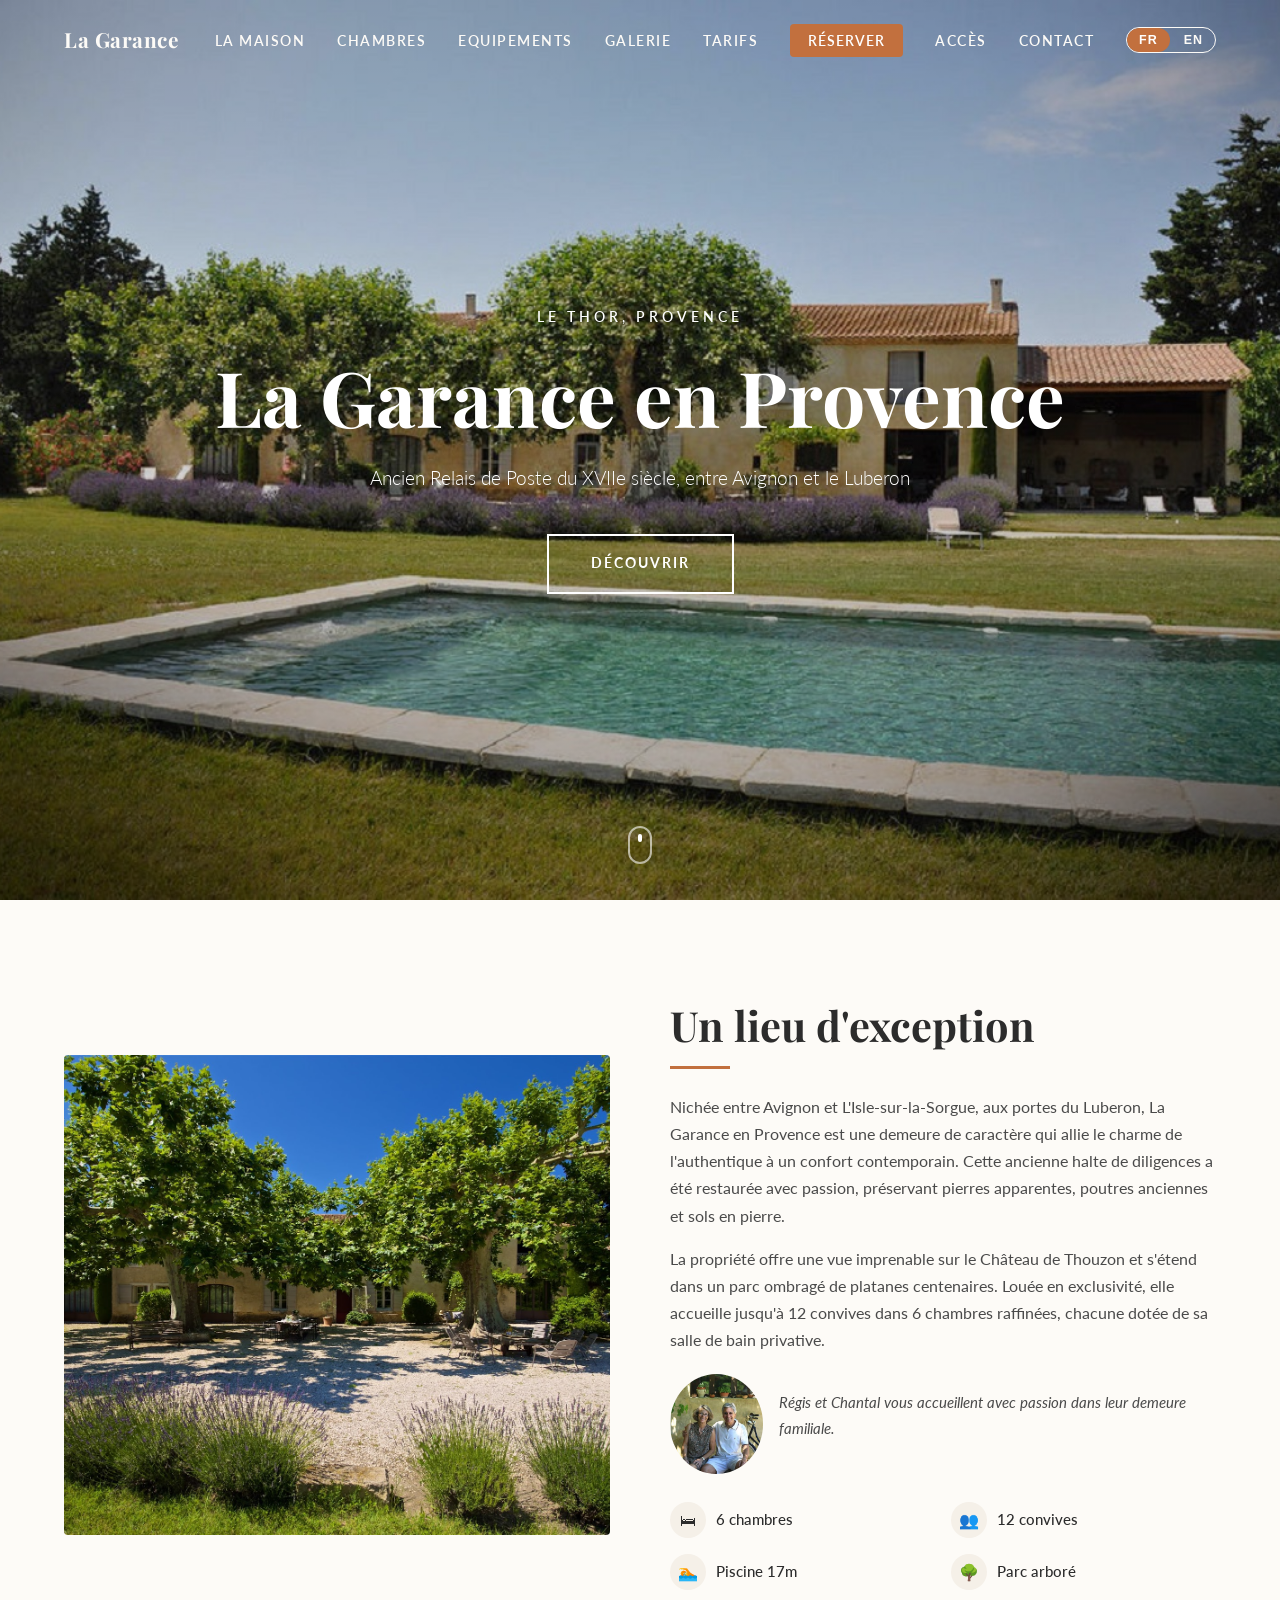
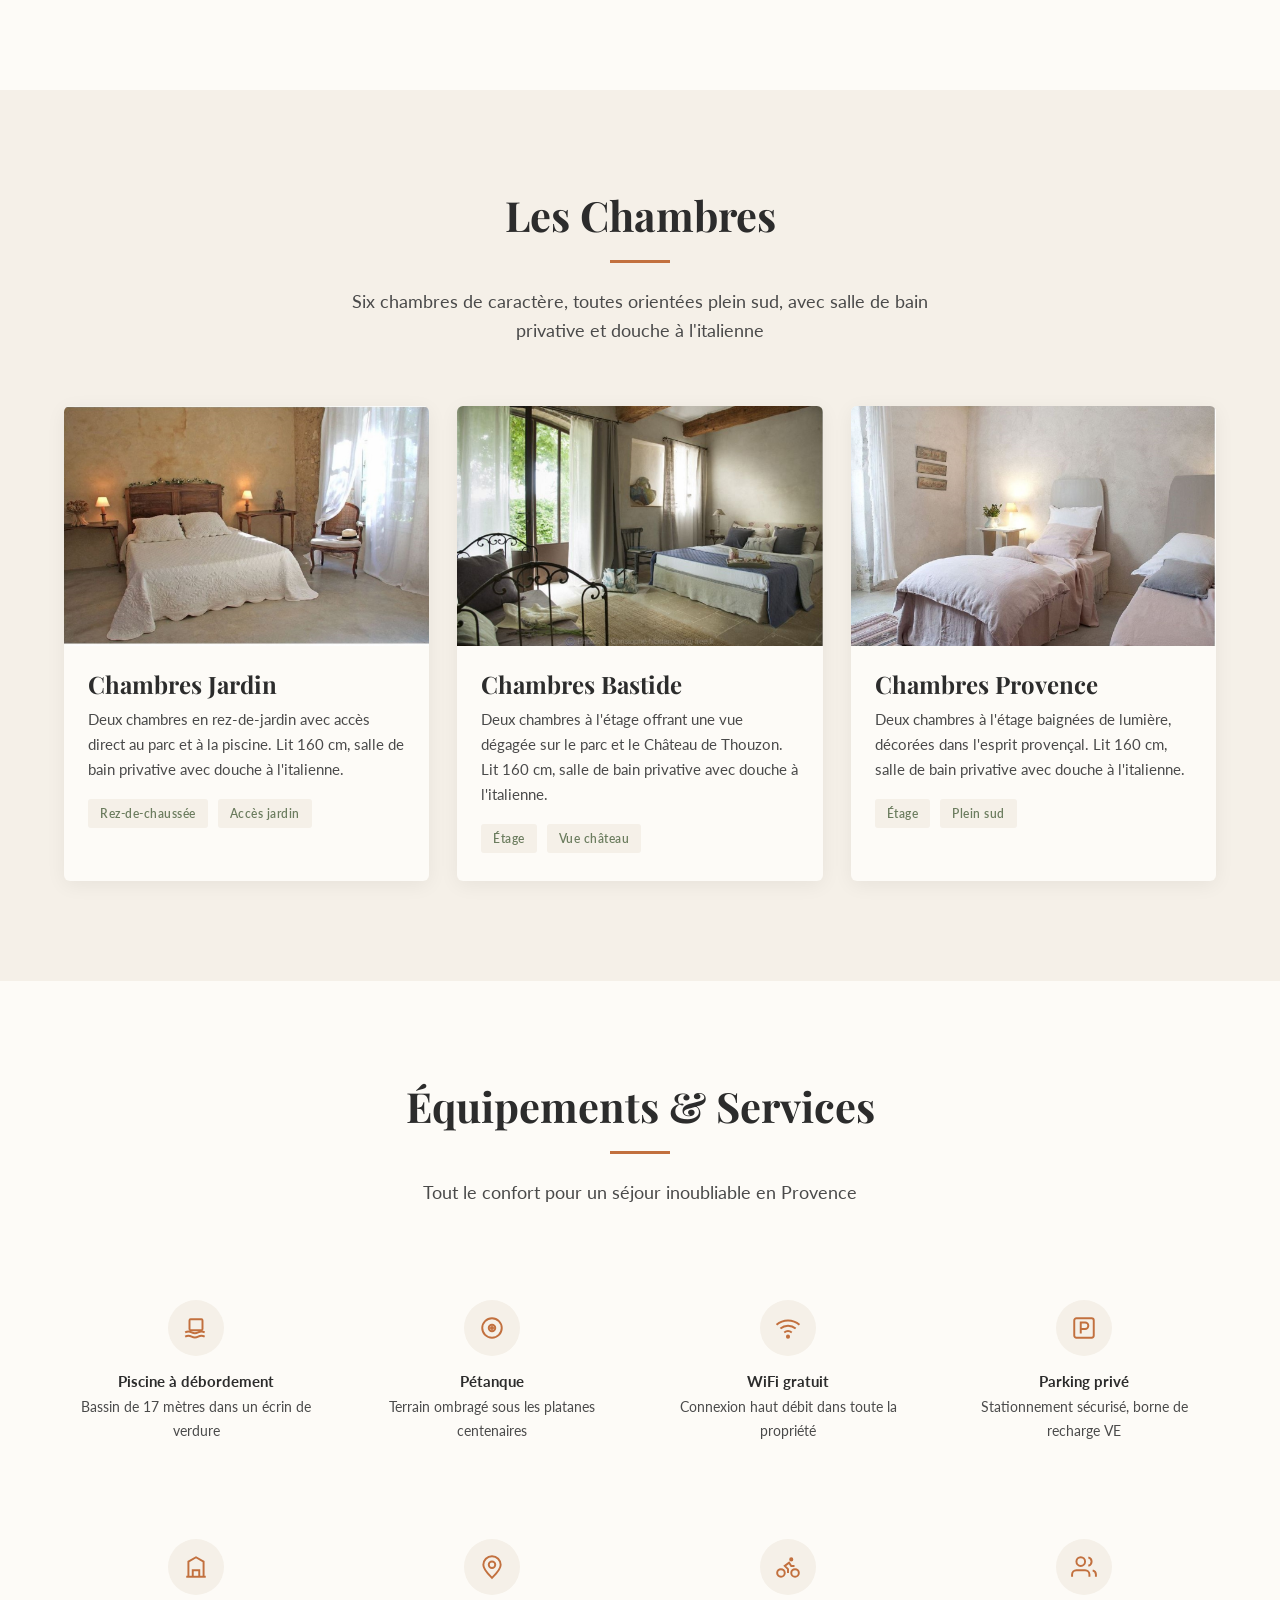
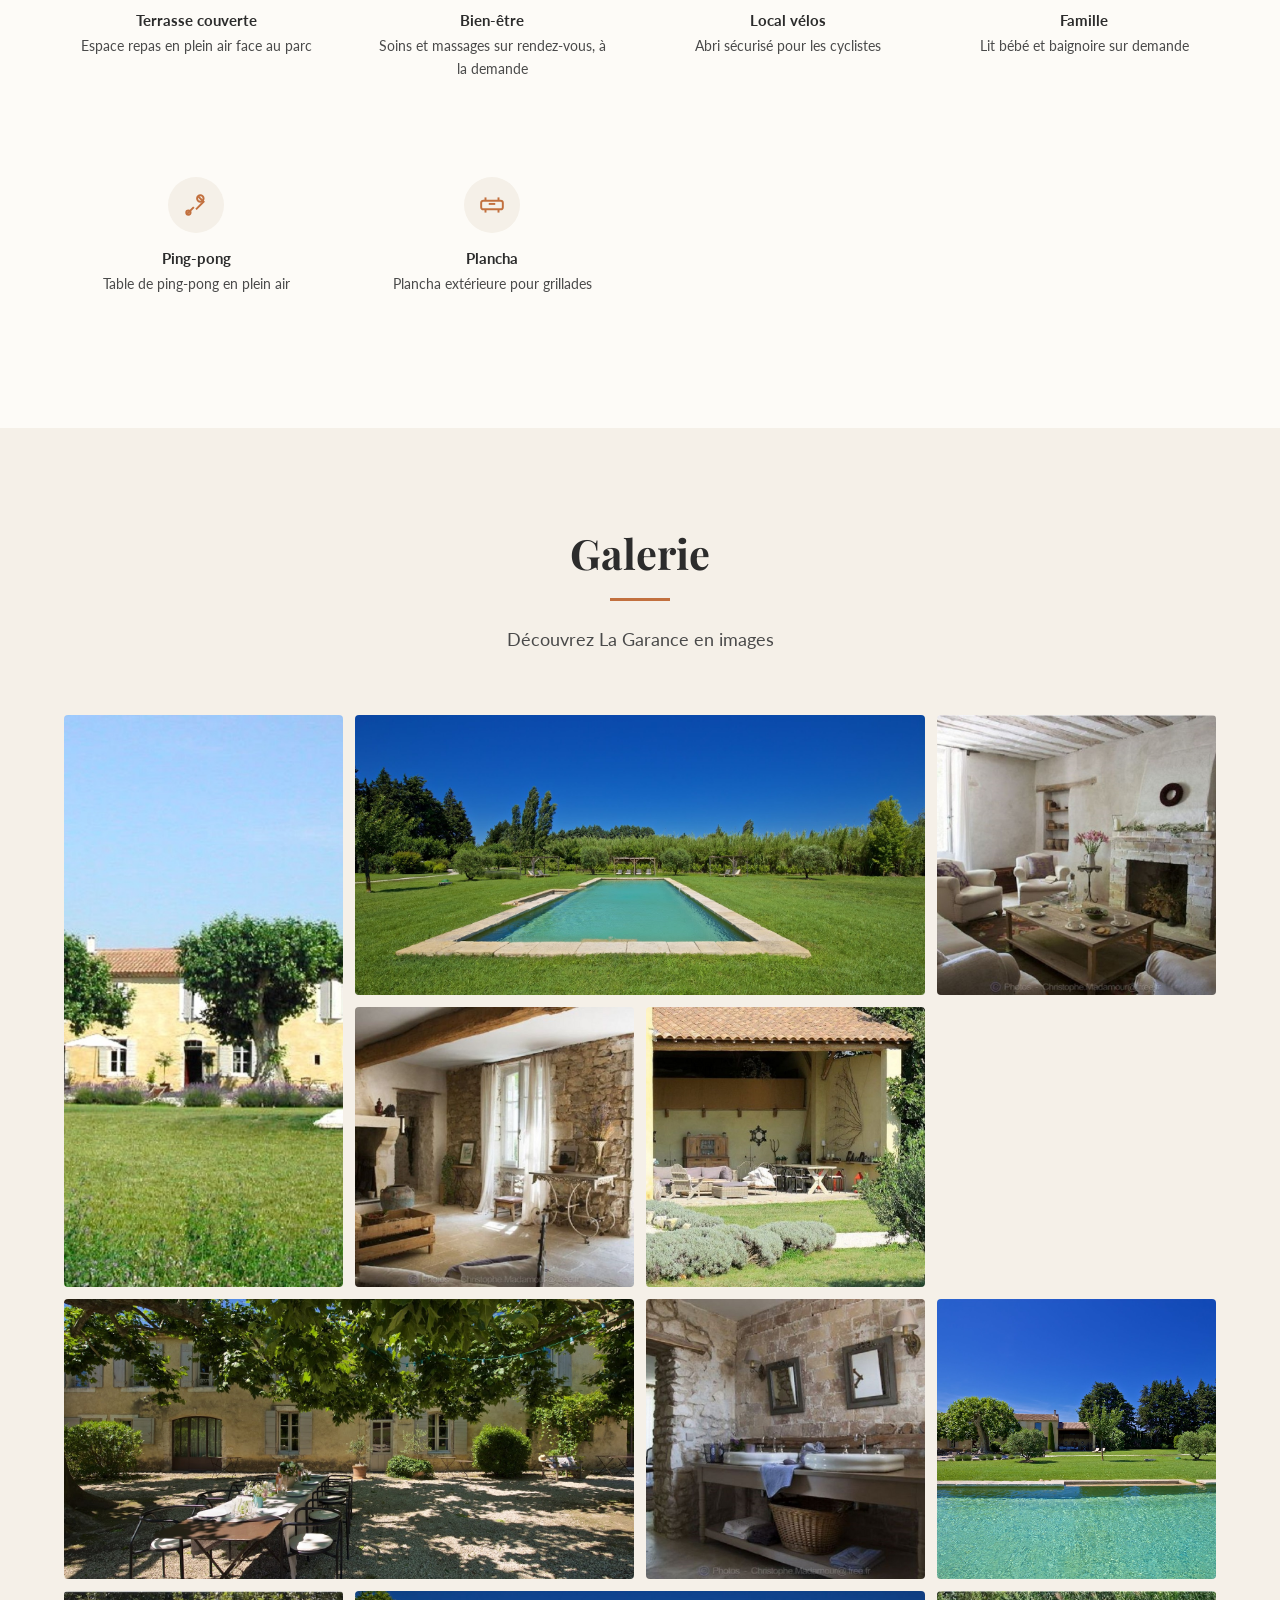
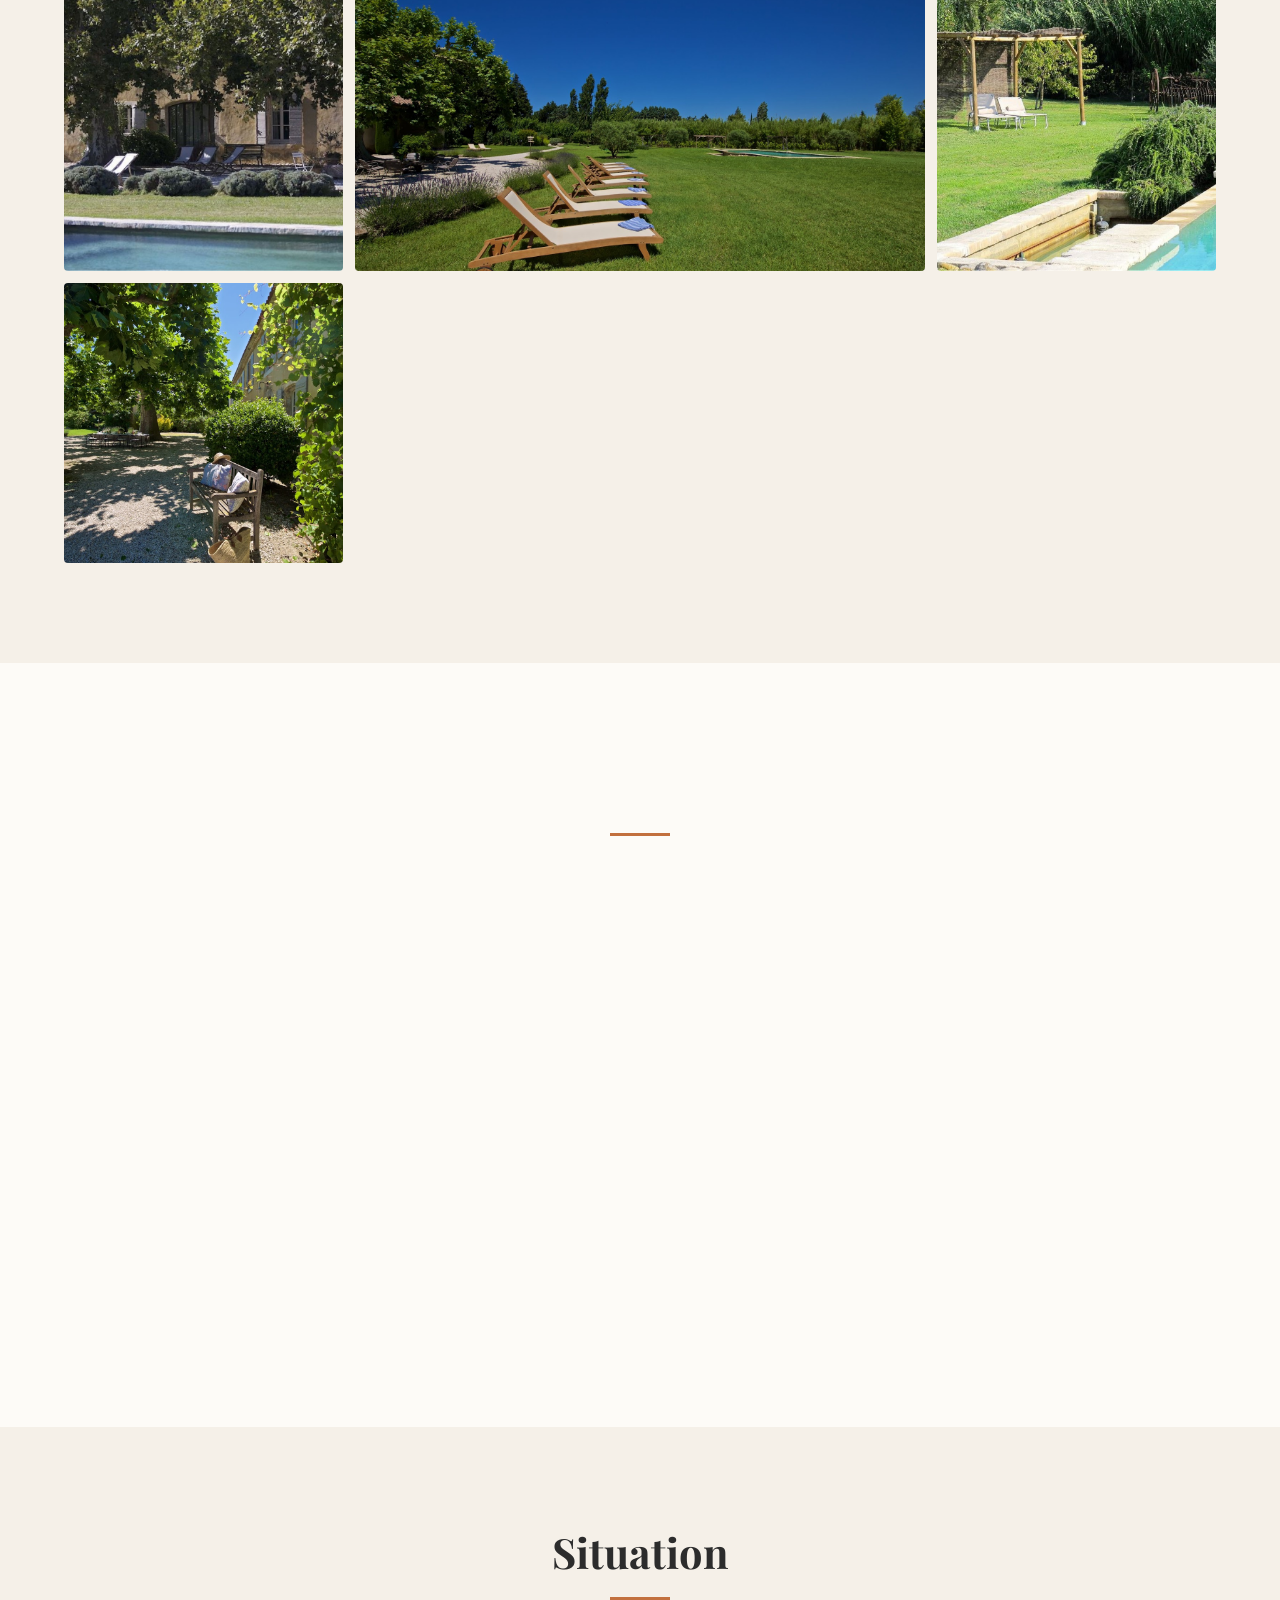
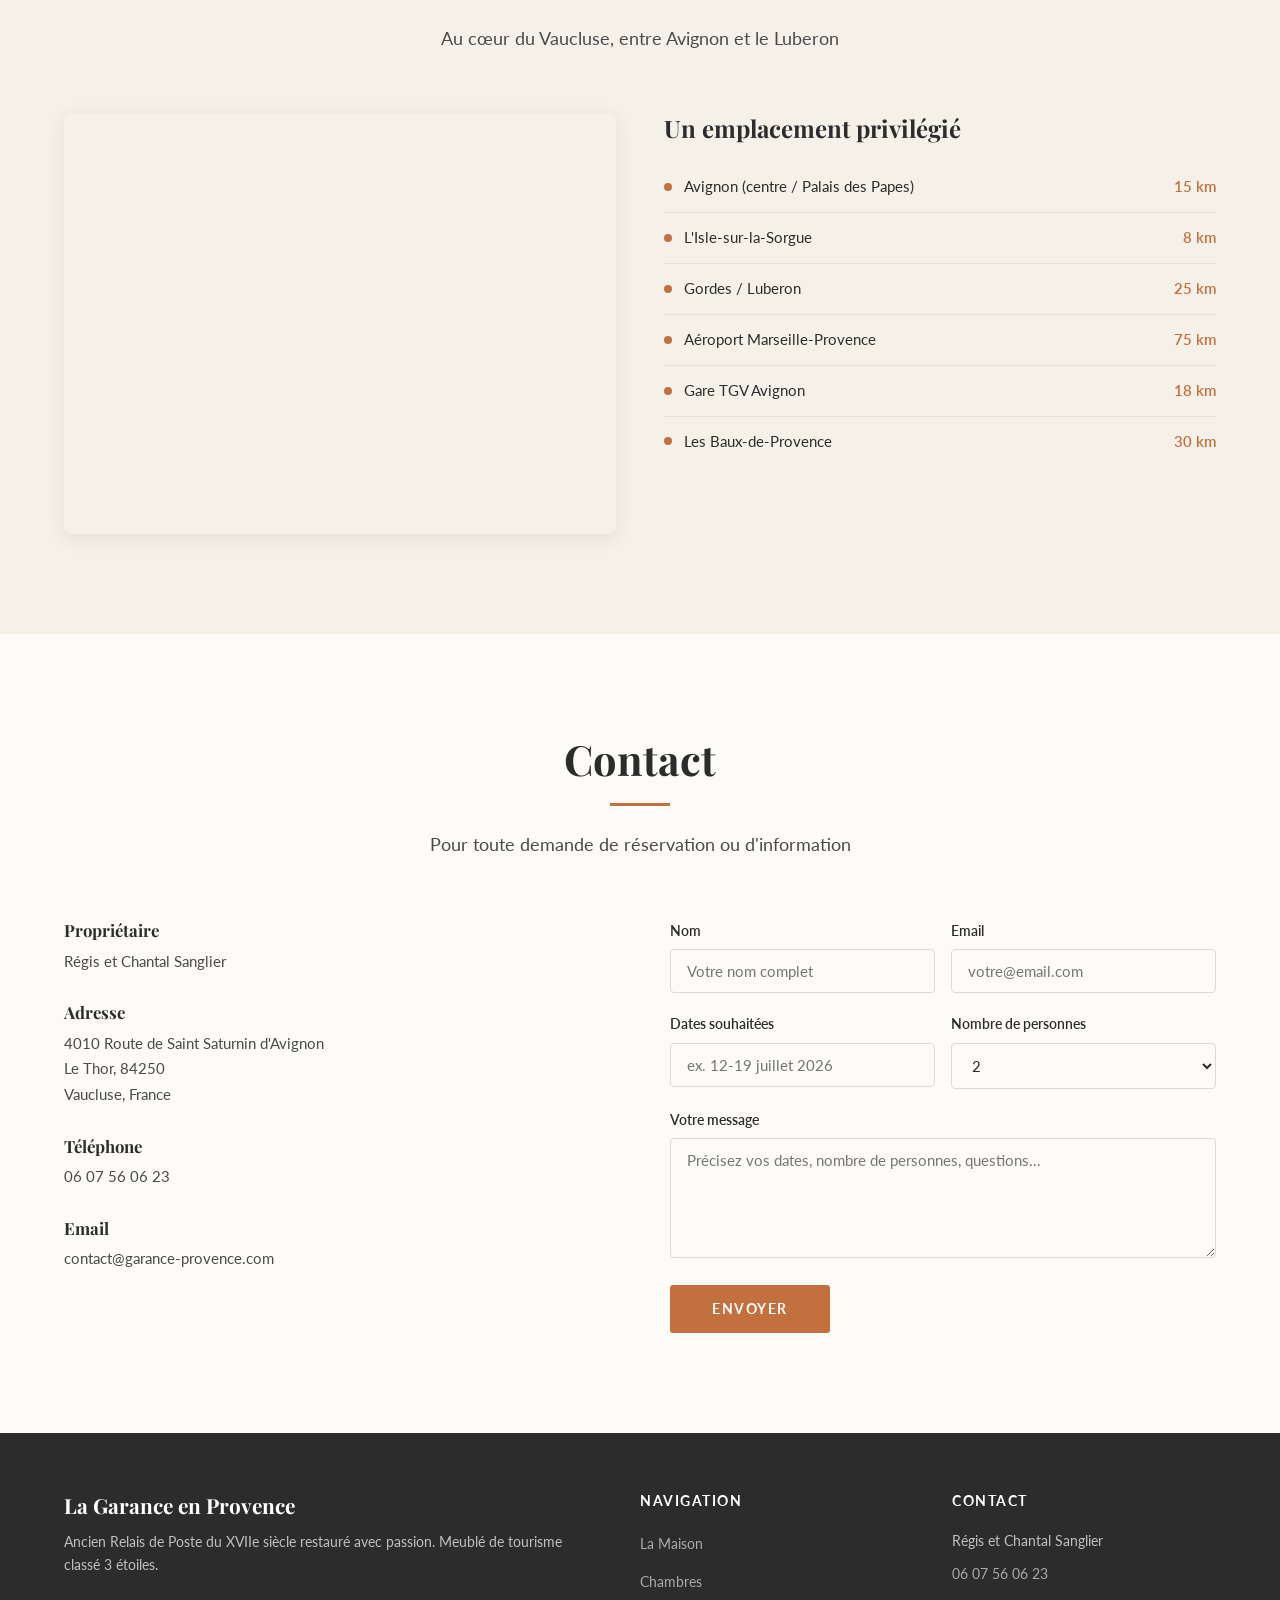
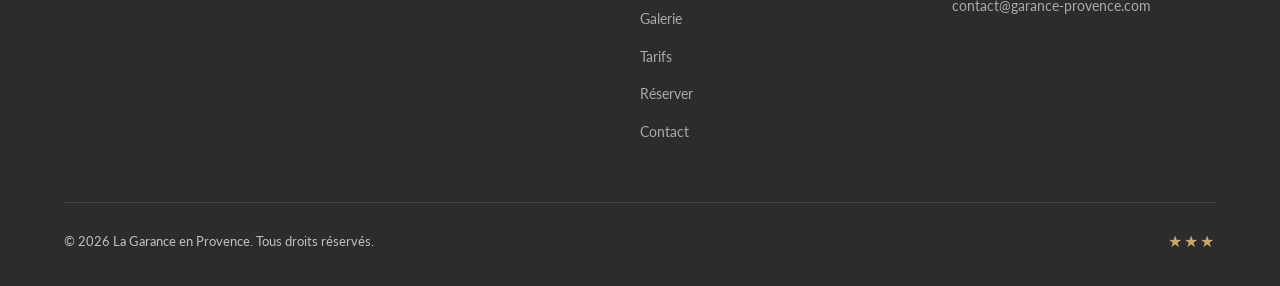
==== index.html @ 311efcef "Initial static site for La Garance en Provence" ====
<!DOCTYPE html>
<html lang="fr">
<head>
  <meta charset="UTF-8">
  <meta name="viewport" content="width=device-width, initial-scale=1.0">
  <title>La Garance en Provence — Location de vacances, Le Thor, Vaucluse</title>
  <meta name="description" content="La Garance en Provence : ancien Relais de Poste du XVIIe siècle restauré. 6 chambres, piscine à débordement, entre Avignon et le Luberon. Location exclusive.">
  <meta name="keywords" content="location vacances provence, le thor, vaucluse, luberon, avignon, piscine, maison de charme, gîte luxe">
  <meta property="og:title" content="La Garance en Provence">
  <meta property="og:description" content="Ancien Relais de Poste du XVIIe siècle, 6 chambres, piscine à débordement, entre Avignon et le Luberon.">
  <meta property="og:type" content="website">
  <meta property="og:url" content="https://www.garance-provence.com">

  <!-- Fonts -->
  <link rel="preconnect" href="https://fonts.googleapis.com">
  <link rel="preconnect" href="https://fonts.gstatic.com" crossorigin>
  <link href="https://fonts.googleapis.com/css2?family=Playfair+Display:ital,wght@0,400;0,700;1,400&family=Lato:wght@300;400;700&display=swap" rel="stylesheet">

  <!-- Favicon (terracotta colored) -->
  <link rel="icon" href="data:image/svg+xml,<svg xmlns='http://www.w3.org/2000/svg' viewBox='0 0 100 100'><text y='.9em' font-size='90'>🏡</text></svg>">

  <link rel="stylesheet" href="styles.css?v=2">
</head>
<body>

  <!-- ============== HEADER ============== -->
  <header class="site-header">
    <nav class="nav-inner">
      <a href="#hero" class="nav-logo">La Garance</a>
      <ul class="nav-links">
        <li><a href="#about" data-i18n="nav_about">La Maison</a></li>
        <li><a href="#rooms" data-i18n="nav_rooms">Chambres</a></li>
        <li><a href="#amenities" data-i18n="nav_amenities">Equipements</a></li>
        <li><a href="#gallery" data-i18n="nav_gallery">Galerie</a></li>
        <li><a href="#pricing" data-i18n="nav_pricing">Tarifs</a></li>
        <li><a href="booking.html" class="nav-book-btn" data-i18n="nav_booking">Réserver</a></li>
        <li><a href="#location" data-i18n="nav_location">Accès</a></li>
        <li><a href="#contact" data-i18n="nav_contact">Contact</a></li>
        <li>
          <div class="lang-toggle">
            <button class="lang-btn active" data-lang="fr">FR</button>
            <button class="lang-btn" data-lang="en">EN</button>
          </div>
        </li>
      </ul>
      <button class="nav-hamburger" aria-label="Menu">
        <span></span><span></span><span></span>
      </button>
    </nav>
  </header>

  <!-- ============== HERO ============== -->
  <section id="hero" class="hero">
    <div class="hero-bg"></div>
    <div class="hero-content">
      <p class="hero-tag" data-i18n="hero_tag">Le Thor, Provence</p>
      <h1 data-i18n="hero_title">La Garance en Provence</h1>
      <p class="hero-sub" data-i18n="hero_sub">Ancien Relais de Poste du XVIIe siècle, entre Avignon et le Luberon</p>
      <a href="#about" class="hero-cta" data-i18n="hero_cta">Découvrir</a>
    </div>
    <div class="scroll-indicator"><span></span></div>
  </section>

  <!-- ============== ABOUT ============== -->
  <section id="about" class="about">
    <div class="container">
      <div class="about-grid">
        <div class="about-image reveal">
          <img src="images/garance_18.jpg"
               alt="La Garance en Provence — cour intérieure avec platanes centenaires et lavande">
        </div>
        <div class="about-text reveal">
          <h2 data-i18n="about_title">Un lieu d'exception</h2>
          <hr class="section-divider">
          <p data-i18n="about_p1">Nichée entre Avignon et L'Isle-sur-la-Sorgue, aux portes du Luberon, La Garance en Provence est une demeure de caractère qui allie le charme de l'authentique à un confort contemporain. Cette ancienne halte de diligences a été restaurée avec passion, préservant pierres apparentes, poutres anciennes et sols en pierre.</p>
          <p data-i18n="about_p2">La propriété offre une vue imprenable sur le Château de Thouzon et s'étend dans un parc ombragé de platanes centenaires. Louée en exclusivité, elle accueille jusqu'à 12 convives dans 6 chambres raffinées, chacune dotée de sa salle de bain privative.</p>
          <div class="about-owners" style="display:flex;align-items:center;gap:16px;margin:20px 0;">
            <img src="images/garance_12.jpg" alt="Régis et Chantal" style="width:100px;height:100px;border-radius:50%;object-fit:cover;">
            <p style="font-style:italic;color:var(--charcoal-lt);font-size:0.95rem;" data-i18n="about_owners">Régis et Chantal vous accueillent avec passion dans leur demeure familiale.</p>
          </div>
          <div class="about-features">
            <div class="about-feature">
              <div class="icon">🛏</div>
              <span data-i18n="about_f1">6 chambres</span>
            </div>
            <div class="about-feature">
              <div class="icon">👥</div>
              <span data-i18n="about_f2">12 convives</span>
            </div>
            <div class="about-feature">
              <div class="icon">🏊</div>
              <span data-i18n="about_f3">Piscine 17m</span>
            </div>
            <div class="about-feature">
              <div class="icon">🌳</div>
              <span data-i18n="about_f4">Parc arboré</span>
            </div>
          </div>
        </div>
      </div>
    </div>
  </section>

  <!-- ============== ROOMS ============== -->
  <section id="rooms" class="rooms">
    <div class="container">
      <h2 class="section-title reveal" data-i18n="rooms_title">Les Chambres</h2>
      <hr class="section-divider">
      <p class="section-subtitle reveal" data-i18n="rooms_sub">Six chambres de caractère, toutes orientées plein sud, avec salle de bain privative et douche à l'italienne</p>
      <div class="rooms-grid">
        <!-- Room 1 -->
        <div class="room-card reveal">
          <div class="room-card-img">
            <img src="images/garance_10.jpg"
                 alt="Chambre Jardin — lit double, murs à la chaux, mobilier ancien">
          </div>
          <div class="room-card-body">
            <h3 data-i18n="room1_title">Chambres Jardin</h3>
            <p data-i18n="room1_desc">Deux chambres en rez-de-jardin avec accès direct au parc et à la piscine. Lit 160 cm, salle de bain privative avec douche à l'italienne.</p>
            <span class="room-tag" data-i18n="room1_tag1">Rez-de-chaussée</span>
            <span class="room-tag" data-i18n="room1_tag2">Accès jardin</span>
          </div>
        </div>
        <!-- Room 2 -->
        <div class="room-card reveal">
          <div class="room-card-img">
            <img src="images/garance_08.jpg"
                 alt="Chambre Bastide — lit fer forgé, poutres apparentes, bleu provençal">
          </div>
          <div class="room-card-body">
            <h3 data-i18n="room2_title">Chambres Bastide</h3>
            <p data-i18n="room2_desc">Deux chambres à l'étage offrant une vue dégagée sur le parc et le Château de Thouzon. Lit 160 cm, salle de bain privative avec douche à l'italienne.</p>
            <span class="room-tag" data-i18n="room2_tag1">Étage</span>
            <span class="room-tag" data-i18n="room2_tag2">Vue château</span>
          </div>
        </div>
        <!-- Room 3 -->
        <div class="room-card reveal">
          <div class="room-card-img">
            <img src="images/garance_11.jpg"
                 alt="Chambre Provence — lits jumeaux, linge rose poudré">
          </div>
          <div class="room-card-body">
            <h3 data-i18n="room3_title">Chambres Provence</h3>
            <p data-i18n="room3_desc">Deux chambres à l'étage baignées de lumière, décorées dans l'esprit provençal. Lit 160 cm, salle de bain privative avec douche à l'italienne.</p>
            <span class="room-tag" data-i18n="room3_tag1">Étage</span>
            <span class="room-tag" data-i18n="room3_tag2">Plein sud</span>
          </div>
        </div>
      </div>
    </div>
  </section>

  <!-- ============== AMENITIES ============== -->
  <section id="amenities" class="amenities">
    <div class="container">
      <h2 class="section-title reveal" data-i18n="amen_title">Équipements & Services</h2>
      <hr class="section-divider">
      <p class="section-subtitle reveal" data-i18n="amen_sub">Tout le confort pour un séjour inoubliable en Provence</p>
      <div class="amenities-grid">
        <!-- Pool -->
        <div class="amenity-item reveal">
          <div class="amenity-icon">
            <svg viewBox="0 0 24 24"><path d="M2 20c2-1 4-1 6 0s4 1 6 0 4-1 6 0"/><path d="M2 16c2-1 4-1 6 0s4 1 6 0 4-1 6 0"/><rect x="6" y="4" width="12" height="10" rx="1"/></svg>
          </div>
          <h4 data-i18n="amen1_title">Piscine à débordement</h4>
          <p data-i18n="amen1_desc">Bassin de 17 mètres dans un écrin de verdure</p>
        </div>
        <!-- Petanque -->
        <div class="amenity-item reveal">
          <div class="amenity-icon">
            <svg viewBox="0 0 24 24"><circle cx="12" cy="12" r="9"/><circle cx="12" cy="12" r="3"/><circle cx="12" cy="12" r="1"/></svg>
          </div>
          <h4 data-i18n="amen2_title">Pétanque</h4>
          <p data-i18n="amen2_desc">Terrain ombragé sous les platanes centenaires</p>
        </div>
        <!-- WiFi -->
        <div class="amenity-item reveal">
          <div class="amenity-icon">
            <svg viewBox="0 0 24 24"><path d="M5 12.55a11 11 0 0 1 14.08 0"/><path d="M1.42 9a16 16 0 0 1 21.16 0"/><path d="M8.53 16.11a6 6 0 0 1 6.95 0"/><circle cx="12" cy="20" r="1"/></svg>
          </div>
          <h4 data-i18n="amen3_title">WiFi gratuit</h4>
          <p data-i18n="amen3_desc">Connexion haut débit dans toute la propriété</p>
        </div>
        <!-- Parking -->
        <div class="amenity-item reveal">
          <div class="amenity-icon">
            <svg viewBox="0 0 24 24"><rect x="3" y="3" width="18" height="18" rx="2"/><path d="M9 17V7h4a3 3 0 0 1 0 6H9"/></svg>
          </div>
          <h4 data-i18n="amen4_title">Parking privé</h4>
          <p data-i18n="amen4_desc">Stationnement sécurisé, borne de recharge VE</p>
        </div>
        <!-- Terrace -->
        <div class="amenity-item reveal">
          <div class="amenity-icon">
            <svg viewBox="0 0 24 24"><path d="M3 21h18"/><path d="M5 21V7l7-4 7 4v14"/><path d="M9 21v-6h6v6"/></svg>
          </div>
          <h4 data-i18n="amen5_title">Terrasse couverte</h4>
          <p data-i18n="amen5_desc">Espace repas en plein air face au parc</p>
        </div>
        <!-- Wellness -->
        <div class="amenity-item reveal">
          <div class="amenity-icon">
            <svg viewBox="0 0 24 24"><path d="M12 22c4-4 8-7.5 8-12a8 8 0 1 0-16 0c0 4.5 4 8 8 12z"/><circle cx="12" cy="10" r="3"/></svg>
          </div>
          <h4 data-i18n="amen6_title">Bien-être</h4>
          <p data-i18n="amen6_desc">Soins et massages sur rendez-vous, à la demande</p>
        </div>
        <!-- Bikes -->
        <div class="amenity-item reveal">
          <div class="amenity-icon">
            <svg viewBox="0 0 24 24"><circle cx="5.5" cy="17.5" r="3.5"/><circle cx="18.5" cy="17.5" r="3.5"/><path d="M15 6a1 1 0 1 0 0-2 1 1 0 0 0 0 2z"/><path d="M12 17.5V14l-3-3 4-3 2 3h3"/></svg>
          </div>
          <h4 data-i18n="amen7_title">Local vélos</h4>
          <p data-i18n="amen7_desc">Abri sécurisé pour les cyclistes</p>
        </div>
        <!-- Family -->
        <div class="amenity-item reveal">
          <div class="amenity-icon">
            <svg viewBox="0 0 24 24"><path d="M17 21v-2a4 4 0 0 0-4-4H5a4 4 0 0 0-4 4v2"/><circle cx="9" cy="7" r="4"/><path d="M23 21v-2a4 4 0 0 0-3-3.87"/><path d="M16 3.13a4 4 0 0 1 0 7.75"/></svg>
          </div>
          <h4 data-i18n="amen8_title">Famille</h4>
          <p data-i18n="amen8_desc">Lit bébé et baignoire sur demande</p>
        </div>
        <!-- Ping Pong -->
        <div class="amenity-item reveal">
          <div class="amenity-icon">
            <svg viewBox="0 0 24 24"><circle cx="16" cy="6" r="3"/><path d="M3 21l7-7"/><circle cx="5" cy="19" r="2"/><path d="M14 4l5 5-7 7"/></svg>
          </div>
          <h4 data-i18n="amen9_title">Ping-pong</h4>
          <p data-i18n="amen9_desc">Table de ping-pong en plein air</p>
        </div>
        <!-- Plancha -->
        <div class="amenity-item reveal">
          <div class="amenity-icon">
            <svg viewBox="0 0 24 24"><rect x="2" y="8" width="20" height="8" rx="2"/><path d="M6 8V5"/><path d="M18 8V5"/><path d="M6 16v3"/><path d="M18 16v3"/><path d="M9 11h6"/></svg>
          </div>
          <h4 data-i18n="amen10_title">Plancha</h4>
          <p data-i18n="amen10_desc">Plancha extérieure pour grillades</p>
        </div>
      </div>
    </div>
  </section>

  <!-- ============== GALLERY ============== -->
  <section id="gallery" class="gallery">
    <div class="container">
      <h2 class="section-title reveal" data-i18n="gallery_title">Galerie</h2>
      <hr class="section-divider">
      <p class="section-subtitle reveal" data-i18n="gallery_sub">Découvrez La Garance en images</p>
      <div class="gallery-grid">
        <div class="gallery-item tall reveal">
          <img src="images/garance_01.jpg" alt="Façade principale et jardins">
        </div>
        <div class="gallery-item wide reveal">
          <img src="images/garance_13.jpg" alt="Piscine à débordement 17m">
        </div>
        <div class="gallery-item reveal">
          <img src="images/garance_05.jpg" alt="Salon avec cheminée et poutres">
        </div>
        <div class="gallery-item reveal">
          <img src="images/garance_07.jpg" alt="Salon en pierre, cheminée monumentale">
        </div>
        <div class="gallery-item reveal">
          <img src="images/garance_04.jpg" alt="Terrasse couverte et salon extérieur">
        </div>
        <div class="gallery-item wide reveal">
          <img src="images/garance_14.jpg" alt="Déjeuner sous les platanes">
        </div>
        <div class="gallery-item reveal">
          <img src="images/garance_09.jpg" alt="Salle de bain en pierre, double vasque">
        </div>
        <div class="gallery-item reveal">
          <img src="images/garance_16.jpg" alt="Vue piscine et mas">
        </div>
        <div class="gallery-item reveal">
          <img src="images/garance_02.jpg" alt="Façade et transats au bord de la piscine">
        </div>
        <div class="gallery-item wide reveal">
          <img src="images/garance_19.jpg" alt="Bains de soleil dans le parc">
        </div>
        <div class="gallery-item reveal">
          <img src="images/garance_06.jpg" alt="Pergola et jardin au bord de la piscine">
        </div>
        <div class="gallery-item reveal">
          <img src="images/garance_15.jpg" alt="Lecture sous les platanes">
        </div>
      </div>
    </div>
  </section>

  <!-- Lightbox -->
  <div id="lightbox" class="lightbox">
    <button class="lightbox-close" aria-label="Fermer">&times;</button>
    <button class="lightbox-nav lightbox-prev" aria-label="Précédent">&#8249;</button>
    <img src="" alt="">
    <button class="lightbox-nav lightbox-next" aria-label="Suivant">&#8250;</button>
  </div>

  <!-- ============== PRICING ============== -->
  <section id="pricing" class="pricing">
    <div class="container">
      <h2 class="section-title reveal" data-i18n="price_title">Tarifs</h2>
      <hr class="section-divider">
      <p class="section-subtitle reveal" data-i18n="price_sub">Location exclusive de l'ensemble de la propriété (6 chambres, 12 personnes)</p>
      <div class="pricing-grid">
        <!-- High -->
        <div class="pricing-card featured reveal">
          <span class="pricing-badge" data-i18n="price_badge">Populaire</span>
          <div class="pricing-season" data-i18n="price_s1">Haute saison</div>
          <div class="pricing-months" data-i18n="price_s1m">Juillet — Août</div>
          <div class="pricing-amount">7 650 €</div>
          <div class="pricing-period" data-i18n="price_week">/ semaine</div>
        </div>
        <!-- Mid -->
        <div class="pricing-card reveal">
          <div class="pricing-season" data-i18n="price_s2">Moyenne saison</div>
          <div class="pricing-months" data-i18n="price_s2m">Juin — Septembre</div>
          <div class="pricing-amount">7 150 €</div>
          <div class="pricing-period" data-i18n="price_week">/ semaine</div>
        </div>
        <!-- Rest -->
        <div class="pricing-card reveal">
          <div class="pricing-season" data-i18n="price_s3">Reste de l'année</div>
          <div class="pricing-months" data-i18n="price_s3m">Octobre — Mai</div>
          <div class="pricing-amount">6 500 €</div>
          <div class="pricing-period" data-i18n="price_week">/ semaine</div>
        </div>
      </div>
      <p class="pricing-note reveal" data-i18n="price_note">Frais de ménage : <strong>250 €</strong> par semaine. Meublé de tourisme classé <strong>3 étoiles</strong>.</p>
      <div style="text-align:center;margin-top:32px" class="reveal">
        <a href="booking.html" class="hero-cta" style="opacity:1;animation:none;border-color:var(--terracotta);color:var(--terracotta)" data-i18n="price_cta">Vérifier les disponibilités</a>
      </div>
    </div>
  </section>

  <!-- ============== LOCATION ============== -->
  <section id="location" class="location">
    <div class="container">
      <h2 class="section-title reveal" data-i18n="loc_title">Situation</h2>
      <hr class="section-divider">
      <p class="section-subtitle reveal" data-i18n="loc_sub">Au cœur du Vaucluse, entre Avignon et le Luberon</p>
      <div class="location-grid">
        <div class="location-map reveal">
          <iframe
            src="https://www.google.com/maps/embed?pb=!1m18!1m12!1m3!1d2880.5!2d4.978!3d43.905!2m3!1f0!2f0!3f0!3m2!1i1024!2i768!4f13.1!3m3!1m2!1s0x12b5eb7e70e7a8b7%3A0x0!2s4010+Route+de+Saint+Saturnin+d%27Avignon%2C+84250+Le+Thor!5e0!3m2!1sfr!2sfr!4v1710000000000"
            allowfullscreen loading="lazy" referrerpolicy="no-referrer-when-downgrade">
          </iframe>
        </div>
        <div class="location-info reveal">
          <h3 data-i18n="loc_h3">Un emplacement privilégié</h3>
          <ul class="location-distances">
            <li>
              <span class="distance-dot"></span>
              <span data-i18n="loc_d1">Avignon (centre / Palais des Papes)</span>
              <span class="distance-value" data-i18n="loc_d1v">15 km</span>
            </li>
            <li>
              <span class="distance-dot"></span>
              <span data-i18n="loc_d2">L'Isle-sur-la-Sorgue</span>
              <span class="distance-value" data-i18n="loc_d2v">8 km</span>
            </li>
            <li>
              <span class="distance-dot"></span>
              <span data-i18n="loc_d3">Gordes / Luberon</span>
              <span class="distance-value" data-i18n="loc_d3v">25 km</span>
            </li>
            <li>
              <span class="distance-dot"></span>
              <span data-i18n="loc_d4">Aéroport Marseille-Provence</span>
              <span class="distance-value" data-i18n="loc_d4v">75 km</span>
            </li>
            <li>
              <span class="distance-dot"></span>
              <span data-i18n="loc_d5">Gare TGV Avignon</span>
              <span class="distance-value" data-i18n="loc_d5v">18 km</span>
            </li>
            <li>
              <span class="distance-dot"></span>
              <span data-i18n="loc_d6">Les Baux-de-Provence</span>
              <span class="distance-value" data-i18n="loc_d6v">30 km</span>
            </li>
          </ul>
        </div>
      </div>
    </div>
  </section>

  <!-- ============== CONTACT ============== -->
  <section id="contact" class="contact">
    <div class="container">
      <h2 class="section-title reveal" data-i18n="contact_title">Contact</h2>
      <hr class="section-divider">
      <p class="section-subtitle reveal" data-i18n="contact_sub">Pour toute demande de réservation ou d'information</p>
      <div class="contact-grid">
        <div class="contact-details reveal">
          <div class="contact-info-block">
            <h3 data-i18n="ct_owner">Propriétaire</h3>
            <p>Régis et Chantal Sanglier</p>
          </div>
          <div class="contact-info-block">
            <h3 data-i18n="ct_address">Adresse</h3>
            <p>4010 Route de Saint Saturnin d'Avignon<br>Le Thor, 84250<br>Vaucluse, France</p>
          </div>
          <div class="contact-info-block">
            <h3 data-i18n="ct_phone">Téléphone</h3>
            <p><a href="tel:+33607560623">06 07 56 06 23</a></p>
          </div>
          <div class="contact-info-block">
            <h3 data-i18n="ct_email">Email</h3>
            <p><a href="mailto:contact@garance-provence.com">contact@garance-provence.com</a></p>
          </div>
        </div>
        <form id="contact-form" class="contact-form reveal">
          <div class="form-row">
            <div>
              <label data-i18n="form_name">Nom</label>
              <input type="text" name="name" required data-i18n="form_ph_name" placeholder="Votre nom complet">
            </div>
            <div>
              <label data-i18n="form_email">Email</label>
              <input type="email" name="email" required data-i18n="form_ph_email" placeholder="votre@email.com">
            </div>
          </div>
          <div class="form-row">
            <div>
              <label data-i18n="form_dates">Dates souhaitées</label>
              <input type="text" name="dates" data-i18n="form_ph_dates" placeholder="ex. 12-19 juillet 2026">
            </div>
            <div>
              <label data-i18n="form_guests">Nombre de personnes</label>
              <select name="guests">
                <option value="2">2</option>
                <option value="4">4</option>
                <option value="6">6</option>
                <option value="8">8</option>
                <option value="10">10</option>
                <option value="12">12</option>
              </select>
            </div>
          </div>
          <label data-i18n="form_message">Votre message</label>
          <textarea name="message" rows="5" data-i18n="form_ph_msg" placeholder="Précisez vos dates, nombre de personnes, questions..."></textarea>
          <button type="submit" class="btn-submit" data-i18n="form_send">Envoyer</button>
        </form>
      </div>
    </div>
  </section>

  <!-- ============== FOOTER ============== -->
  <footer class="site-footer">
    <div class="container">
      <div class="footer-grid">
        <div class="footer-brand">
          <h3>La Garance en Provence</h3>
          <p data-i18n="footer_desc">Ancien Relais de Poste du XVIIe siècle restauré avec passion. Meublé de tourisme classé 3 étoiles.</p>
        </div>
        <div class="footer-links">
          <h4 data-i18n="footer_nav">Navigation</h4>
          <ul>
            <li><a href="#about" data-i18n="nav_about">La Maison</a></li>
            <li><a href="#rooms" data-i18n="nav_rooms">Chambres</a></li>
            <li><a href="#gallery" data-i18n="nav_gallery">Galerie</a></li>
            <li><a href="#pricing" data-i18n="nav_pricing">Tarifs</a></li>
            <li><a href="booking.html" data-i18n="nav_booking">Réserver</a></li>
            <li><a href="#contact" data-i18n="nav_contact">Contact</a></li>
          </ul>
        </div>
        <div class="footer-contact">
          <h4 data-i18n="footer_ct">Contact</h4>
          <p>Régis et Chantal Sanglier</p>
          <p><a href="tel:+33607560623">06 07 56 06 23</a></p>
          <p><a href="mailto:contact@garance-provence.com">contact@garance-provence.com</a></p>
        </div>
      </div>
      <div class="footer-bottom">
        <span data-i18n="footer_copy">© 2026 La Garance en Provence. Tous droits réservés.</span>
        <span class="footer-stars">★★★</span>
      </div>
    </div>
  </footer>

  <script src="script.js?v=3"></script>
</body>
</html>
---- styles.css ----
/* ============================================================
   La Garance en Provence — Stylesheet
   Color palette: Terracotta, Olive, Cream, Warm White
   ============================================================ */

/* --- CSS Custom Properties --- */
:root {
  --terracotta:    #C2703E;
  --terracotta-dk: #A85C32;
  --terracotta-lt: #D4956A;
  --olive:         #6B7C5E;
  --olive-dk:      #556349;
  --olive-lt:      #8A9C7C;
  --cream:         #F5F0E8;
  --warm-white:    #FDFBF7;
  --charcoal:      #2C2C2C;
  --charcoal-lt:   #4A4A4A;
  --gold:          #C9A96E;
  --gold-lt:       #DFC99A;

  --font-serif:  'Playfair Display', Georgia, 'Times New Roman', serif;
  --font-sans:   'Lato', 'Helvetica Neue', Arial, sans-serif;

  --header-h:    80px;
  --section-pad: 100px;
  --max-w:       1200px;
  --transition:  0.35s cubic-bezier(0.25, 0.46, 0.45, 0.94);
}

/* --- Reset & Base --- */
*, *::before, *::after { box-sizing: border-box; margin: 0; padding: 0; }

html {
  scroll-behavior: smooth;
  font-size: 16px;
  -webkit-font-smoothing: antialiased;
  -moz-osx-font-smoothing: grayscale;
}

body {
  font-family: var(--font-sans);
  color: var(--charcoal);
  background: var(--warm-white);
  line-height: 1.7;
  overflow-x: hidden;
}

img { max-width: 100%; height: auto; display: block; }
a { color: var(--terracotta); text-decoration: none; transition: color var(--transition); }
a:hover { color: var(--terracotta-dk); }

.container { max-width: var(--max-w); margin: 0 auto; padding: 0 24px; }

/* --- Typography --- */
h1, h2, h3, h4 { font-family: var(--font-serif); font-weight: 700; line-height: 1.2; }
h1 { font-size: clamp(2.4rem, 5vw, 4rem); }
h2 { font-size: clamp(1.8rem, 3.5vw, 2.6rem); }
h3 { font-size: clamp(1.2rem, 2vw, 1.5rem); }

.section-title {
  text-align: center;
  margin-bottom: 16px;
  color: var(--charcoal);
}

.section-subtitle {
  text-align: center;
  color: var(--charcoal-lt);
  font-size: 1.1rem;
  max-width: 640px;
  margin: 0 auto 60px;
}

.section-divider {
  width: 60px;
  height: 3px;
  background: var(--terracotta);
  margin: 20px auto 24px;
  border: none;
}

/* --- Animations --- */
.reveal {
  opacity: 0;
  transform: translateY(32px);
  transition: opacity 0.8s ease, transform 0.8s ease;
}
.reveal.visible {
  opacity: 1;
  transform: translateY(0);
}

/* --- Header / Nav --- */
.site-header {
  position: fixed;
  top: 0;
  left: 0;
  width: 100%;
  height: var(--header-h);
  z-index: 1000;
  transition: background var(--transition), box-shadow var(--transition);
}

.site-header.scrolled {
  background: rgba(253, 251, 247, 0.97);
  box-shadow: 0 2px 20px rgba(0,0,0,0.08);
  backdrop-filter: blur(10px);
}

.nav-inner {
  max-width: var(--max-w);
  margin: 0 auto;
  padding: 0 24px;
  height: 100%;
  display: flex;
  align-items: center;
  justify-content: space-between;
}

.nav-logo {
  font-family: var(--font-serif);
  font-size: 1.3rem;
  font-weight: 700;
  color: var(--warm-white);
  letter-spacing: 0.5px;
  transition: color var(--transition);
}

.site-header.scrolled .nav-logo { color: var(--charcoal); }

.nav-links {
  display: flex;
  list-style: none;
  gap: 32px;
  align-items: center;
}

.nav-links a {
  font-size: 0.88rem;
  font-weight: 600;
  text-transform: uppercase;
  letter-spacing: 1.5px;
  color: var(--warm-white);
  position: relative;
  padding-bottom: 4px;
  transition: color var(--transition);
}

.site-header.scrolled .nav-links a { color: var(--charcoal); }

/* Booking nav highlight */
.nav-book-btn {
  background: var(--terracotta) !important;
  color: #fff !important;
  padding: 8px 18px !important;
  border-radius: 4px !important;
  letter-spacing: 1px !important;
}
.nav-book-btn:hover {
  background: var(--terracotta-dk) !important;
}

.nav-links a::after {
  content: '';
  position: absolute;
  bottom: 0;
  left: 0;
  width: 0;
  height: 2px;
  background: var(--terracotta);
  transition: width var(--transition);
}
.nav-links a:hover::after,
.nav-links a.active::after { width: 100%; }

/* Language toggle */
.lang-toggle {
  display: flex;
  gap: 2px;
  border: 1.5px solid var(--warm-white);
  border-radius: 20px;
  overflow: hidden;
  transition: border-color var(--transition);
}

.site-header.scrolled .lang-toggle { border-color: var(--charcoal); }

.lang-btn {
  background: none;
  border: none;
  padding: 5px 12px;
  font-size: 0.78rem;
  font-weight: 700;
  letter-spacing: 1px;
  cursor: pointer;
  color: var(--warm-white);
  transition: all var(--transition);
}

.site-header.scrolled .lang-btn { color: var(--charcoal); }

.lang-btn.active {
  background: var(--terracotta);
  color: #fff;
  border-radius: 18px;
}

/* Hamburger */
.nav-hamburger {
  display: none;
  flex-direction: column;
  gap: 5px;
  cursor: pointer;
  padding: 8px;
  background: none;
  border: none;
}

.nav-hamburger span {
  width: 24px;
  height: 2px;
  background: var(--warm-white);
  transition: all var(--transition);
}

.site-header.scrolled .nav-hamburger span { background: var(--charcoal); }

/* --- HERO --- */
.hero {
  position: relative;
  height: 100vh;
  min-height: 700px;
  display: flex;
  align-items: center;
  justify-content: center;
  text-align: center;
  overflow: hidden;
}

.hero-bg {
  position: absolute;
  inset: 0;
  background:
    linear-gradient(to bottom, rgba(0,0,0,0.25) 0%, rgba(0,0,0,0.10) 40%, rgba(0,0,0,0.40) 100%),
    url('images/garance_03.jpg') center/cover no-repeat;
  transform: scale(1.05);
  transition: transform 12s ease-out;
}

.hero.loaded .hero-bg { transform: scale(1); }

.hero-content {
  position: relative;
  z-index: 2;
  color: #fff;
  padding: 0 24px;
}

.hero-tag {
  font-family: var(--font-sans);
  font-size: 0.85rem;
  font-weight: 600;
  letter-spacing: 4px;
  text-transform: uppercase;
  margin-bottom: 20px;
  opacity: 0;
  animation: fadeUp 1s 0.3s forwards;
}

.hero h1 {
  font-size: clamp(2.8rem, 6vw, 5rem);
  margin-bottom: 20px;
  opacity: 0;
  animation: fadeUp 1s 0.5s forwards;
}

.hero-sub {
  font-size: 1.2rem;
  font-weight: 300;
  max-width: 560px;
  margin: 0 auto 40px;
  opacity: 0;
  animation: fadeUp 1s 0.7s forwards;
}

.hero-cta {
  display: inline-block;
  padding: 16px 42px;
  border: 2px solid #fff;
  color: #fff;
  font-size: 0.85rem;
  font-weight: 700;
  letter-spacing: 2px;
  text-transform: uppercase;
  border-radius: 0;
  transition: all var(--transition);
  opacity: 0;
  animation: fadeUp 1s 0.9s forwards;
}

.hero-cta:hover {
  background: var(--terracotta);
  border-color: var(--terracotta);
  color: #fff;
}

.scroll-indicator {
  position: absolute;
  bottom: 36px;
  left: 50%;
  transform: translateX(-50%);
  z-index: 2;
  opacity: 0;
  animation: fadeIn 1s 1.5s forwards;
}

.scroll-indicator span {
  display: block;
  width: 24px;
  height: 38px;
  border: 2px solid rgba(255,255,255,0.6);
  border-radius: 12px;
  position: relative;
}

.scroll-indicator span::after {
  content: '';
  position: absolute;
  top: 6px;
  left: 50%;
  width: 4px;
  height: 8px;
  margin-left: -2px;
  background: #fff;
  border-radius: 2px;
  animation: scrollBounce 2s infinite;
}

@keyframes fadeUp {
  from { opacity: 0; transform: translateY(24px); }
  to   { opacity: 1; transform: translateY(0); }
}

@keyframes fadeIn {
  from { opacity: 0; }
  to   { opacity: 1; }
}

@keyframes scrollBounce {
  0%, 100% { transform: translateY(0); opacity: 1; }
  50%      { transform: translateY(12px); opacity: 0.3; }
}

/* --- ABOUT --- */
.about {
  padding: var(--section-pad) 0;
  background: var(--warm-white);
}

.about-grid {
  display: grid;
  grid-template-columns: 1fr 1fr;
  gap: 60px;
  align-items: center;
}

.about-image {
  border-radius: 4px;
  overflow: hidden;
  position: relative;
}

.about-image img {
  width: 100%;
  height: 480px;
  object-fit: cover;
  transition: transform 0.8s ease;
}

.about-image:hover img { transform: scale(1.03); }

.about-image::after {
  content: '';
  position: absolute;
  top: 20px;
  left: 20px;
  right: -20px;
  bottom: -20px;
  border: 2px solid var(--terracotta-lt);
  border-radius: 4px;
  z-index: -1;
}

.about-text h2 { margin-bottom: 12px; }

.about-text .section-divider {
  margin: 16px 0 24px;
}

.about-text p {
  margin-bottom: 16px;
  color: var(--charcoal-lt);
}

.about-features {
  display: grid;
  grid-template-columns: 1fr 1fr;
  gap: 16px;
  margin-top: 28px;
}

.about-feature {
  display: flex;
  align-items: center;
  gap: 10px;
  font-size: 0.95rem;
  font-weight: 500;
}

.about-feature .icon {
  width: 36px;
  height: 36px;
  background: var(--cream);
  border-radius: 50%;
  display: flex;
  align-items: center;
  justify-content: center;
  flex-shrink: 0;
  font-size: 1rem;
}

/* --- ROOMS --- */
.rooms {
  padding: var(--section-pad) 0;
  background: var(--cream);
}

.rooms-grid {
  display: grid;
  grid-template-columns: repeat(3, 1fr);
  gap: 28px;
}

.room-card {
  background: var(--warm-white);
  border-radius: 6px;
  overflow: hidden;
  box-shadow: 0 4px 20px rgba(0,0,0,0.06);
  transition: transform var(--transition), box-shadow var(--transition);
}

.room-card:hover {
  transform: translateY(-6px);
  box-shadow: 0 12px 40px rgba(0,0,0,0.10);
}

.room-card-img {
  height: 240px;
  overflow: hidden;
}

.room-card-img img {
  width: 100%;
  height: 100%;
  object-fit: cover;
  transition: transform 0.6s ease;
}

.room-card:hover .room-card-img img { transform: scale(1.06); }

.room-card-body {
  padding: 24px;
}

.room-card-body h3 {
  margin-bottom: 8px;
  color: var(--charcoal);
}

.room-card-body p {
  color: var(--charcoal-lt);
  font-size: 0.92rem;
  margin-bottom: 16px;
}

.room-tag {
  display: inline-block;
  padding: 4px 12px;
  background: var(--cream);
  color: var(--olive);
  font-size: 0.78rem;
  font-weight: 600;
  letter-spacing: 0.5px;
  border-radius: 3px;
  margin-right: 6px;
  margin-bottom: 4px;
}

/* --- AMENITIES --- */
.amenities {
  padding: var(--section-pad) 0;
  background: var(--warm-white);
}

.amenities-grid {
  display: grid;
  grid-template-columns: repeat(4, 1fr);
  gap: 32px;
  text-align: center;
}

.amenity-item {
  padding: 32px 16px;
  border-radius: 6px;
  transition: background var(--transition);
}

.amenity-item:hover { background: var(--cream); }

.amenity-icon {
  width: 56px;
  height: 56px;
  margin: 0 auto 16px;
  background: var(--cream);
  border-radius: 50%;
  display: flex;
  align-items: center;
  justify-content: center;
  font-size: 1.5rem;
  transition: background var(--transition), transform var(--transition);
}

.amenity-item:hover .amenity-icon {
  background: var(--terracotta);
  transform: scale(1.1);
}

.amenity-item:hover .amenity-icon svg { stroke: #fff; }

.amenity-icon svg {
  width: 26px;
  height: 26px;
  stroke: var(--terracotta);
  stroke-width: 1.8;
  fill: none;
  transition: stroke var(--transition);
}

.amenity-item h4 {
  font-family: var(--font-sans);
  font-size: 0.95rem;
  font-weight: 700;
  margin-bottom: 6px;
}

.amenity-item p {
  font-size: 0.85rem;
  color: var(--charcoal-lt);
}

/* --- GALLERY --- */
.gallery {
  padding: var(--section-pad) 0;
  background: var(--cream);
}

.gallery-grid {
  display: grid;
  grid-template-columns: repeat(4, 1fr);
  grid-auto-rows: 280px;
  gap: 12px;
}

.gallery-item {
  position: relative;
  overflow: hidden;
  border-radius: 4px;
  cursor: pointer;
}

.gallery-item.tall { grid-row: span 2; }
.gallery-item.wide { grid-column: span 2; }

.gallery-item img {
  width: 100%;
  height: 100%;
  object-fit: cover;
  transition: transform 0.6s ease;
}

.gallery-item:hover img { transform: scale(1.06); }

.gallery-item::after {
  content: '';
  position: absolute;
  inset: 0;
  background: linear-gradient(to top, rgba(0,0,0,0.3) 0%, transparent 50%);
  opacity: 0;
  transition: opacity var(--transition);
}

.gallery-item:hover::after { opacity: 1; }

/* Lightbox */
.lightbox {
  position: fixed;
  inset: 0;
  z-index: 2000;
  background: rgba(0,0,0,0.92);
  display: flex;
  align-items: center;
  justify-content: center;
  opacity: 0;
  visibility: hidden;
  transition: all var(--transition);
}

.lightbox.active {
  opacity: 1;
  visibility: visible;
}

.lightbox img {
  max-width: 90vw;
  max-height: 85vh;
  object-fit: contain;
  border-radius: 4px;
}

.lightbox-close {
  position: absolute;
  top: 24px;
  right: 24px;
  width: 44px;
  height: 44px;
  background: none;
  border: 2px solid rgba(255,255,255,0.5);
  border-radius: 50%;
  color: #fff;
  font-size: 1.4rem;
  cursor: pointer;
  display: flex;
  align-items: center;
  justify-content: center;
  transition: all var(--transition);
}

.lightbox-close:hover {
  background: var(--terracotta);
  border-color: var(--terracotta);
}

.lightbox-nav {
  position: absolute;
  top: 50%;
  transform: translateY(-50%);
  width: 50px;
  height: 50px;
  background: rgba(255,255,255,0.1);
  border: 2px solid rgba(255,255,255,0.3);
  border-radius: 50%;
  color: #fff;
  font-size: 1.3rem;
  cursor: pointer;
  display: flex;
  align-items: center;
  justify-content: center;
  transition: all var(--transition);
}

.lightbox-nav:hover {
  background: var(--terracotta);
  border-color: var(--terracotta);
}

.lightbox-prev { left: 24px; }
.lightbox-next { right: 24px; }

/* --- PRICING --- */
.pricing {
  padding: var(--section-pad) 0;
  background: var(--warm-white);
}

.pricing-grid {
  display: grid;
  grid-template-columns: repeat(3, 1fr);
  gap: 24px;
  margin-bottom: 40px;
}

.pricing-card {
  background: var(--warm-white);
  border: 1.5px solid #e8e2d8;
  border-radius: 8px;
  padding: 36px 24px;
  text-align: center;
  position: relative;
  transition: all var(--transition);
}

.pricing-card:hover {
  border-color: var(--terracotta);
  box-shadow: 0 8px 32px rgba(194, 112, 62, 0.12);
  transform: translateY(-4px);
}

.pricing-card.featured {
  border-color: var(--terracotta);
  background: linear-gradient(to bottom, #fff8f3, var(--warm-white));
}

.pricing-badge {
  position: absolute;
  top: -12px;
  left: 50%;
  transform: translateX(-50%);
  background: var(--terracotta);
  color: #fff;
  font-size: 0.72rem;
  font-weight: 700;
  letter-spacing: 1.5px;
  text-transform: uppercase;
  padding: 4px 16px;
  border-radius: 12px;
}

.pricing-season {
  font-family: var(--font-serif);
  font-size: 1.1rem;
  font-weight: 700;
  margin-bottom: 4px;
  color: var(--charcoal);
}

.pricing-months {
  font-size: 0.85rem;
  color: var(--charcoal-lt);
  margin-bottom: 24px;
}

.pricing-amount {
  font-family: var(--font-serif);
  font-size: 2.4rem;
  font-weight: 700;
  color: var(--terracotta);
  line-height: 1;
}

.pricing-period {
  font-size: 0.85rem;
  color: var(--charcoal-lt);
  margin-top: 4px;
}

.pricing-note {
  text-align: center;
  color: var(--charcoal-lt);
  font-size: 0.92rem;
}

.pricing-note strong { color: var(--charcoal); }

/* --- LOCATION --- */
.location {
  padding: var(--section-pad) 0;
  background: var(--cream);
}

.location-grid {
  display: grid;
  grid-template-columns: 1fr 1fr;
  gap: 48px;
  align-items: start;
}

.location-map {
  border-radius: 8px;
  overflow: hidden;
  box-shadow: 0 4px 20px rgba(0,0,0,0.08);
  height: 420px;
}

.location-map iframe {
  width: 100%;
  height: 100%;
  border: none;
}

.location-info h3 {
  margin-bottom: 20px;
}

.location-distances {
  list-style: none;
  margin-bottom: 32px;
}

.location-distances li {
  display: flex;
  align-items: center;
  gap: 12px;
  padding: 12px 0;
  border-bottom: 1px solid #e8e2d8;
  font-size: 0.95rem;
}

.location-distances li:last-child { border-bottom: none; }

.distance-dot {
  width: 8px;
  height: 8px;
  border-radius: 50%;
  background: var(--terracotta);
  flex-shrink: 0;
}

.distance-value {
  margin-left: auto;
  font-weight: 600;
  color: var(--terracotta);
  white-space: nowrap;
}

/* --- CONTACT --- */
.contact {
  padding: var(--section-pad) 0;
  background: var(--warm-white);
}

.contact-grid {
  display: grid;
  grid-template-columns: 1fr 1fr;
  gap: 60px;
}

.contact-info-block {
  margin-bottom: 28px;
}

.contact-info-block h3 {
  font-size: 1.05rem;
  margin-bottom: 8px;
}

.contact-info-block p,
.contact-info-block a {
  color: var(--charcoal-lt);
  font-size: 0.95rem;
}

.contact-info-block a:hover { color: var(--terracotta); }

.contact-form label {
  display: block;
  font-size: 0.85rem;
  font-weight: 600;
  margin-bottom: 6px;
  color: var(--charcoal);
}

.contact-form input,
.contact-form textarea,
.contact-form select {
  width: 100%;
  padding: 12px 16px;
  border: 1.5px solid #e0d9cf;
  border-radius: 4px;
  font-family: var(--font-sans);
  font-size: 0.95rem;
  color: var(--charcoal);
  background: var(--warm-white);
  margin-bottom: 20px;
  transition: border-color var(--transition);
}

.contact-form input:focus,
.contact-form textarea:focus,
.contact-form select:focus {
  outline: none;
  border-color: var(--terracotta);
}

.contact-form textarea { resize: vertical; min-height: 120px; }

.form-row {
  display: grid;
  grid-template-columns: 1fr 1fr;
  gap: 16px;
}

.btn-submit {
  display: inline-block;
  padding: 14px 40px;
  background: var(--terracotta);
  color: #fff;
  border: 2px solid var(--terracotta);
  font-family: var(--font-sans);
  font-size: 0.85rem;
  font-weight: 700;
  letter-spacing: 1.5px;
  text-transform: uppercase;
  cursor: pointer;
  border-radius: 3px;
  transition: all var(--transition);
}

.btn-submit:hover {
  background: transparent;
  color: var(--terracotta);
}

/* --- FOOTER --- */
.site-footer {
  background: var(--charcoal);
  color: rgba(255,255,255,0.7);
  padding: 60px 0 32px;
}

.footer-grid {
  display: grid;
  grid-template-columns: 2fr 1fr 1fr;
  gap: 48px;
  margin-bottom: 48px;
}

.footer-brand h3 {
  font-family: var(--font-serif);
  color: #fff;
  font-size: 1.3rem;
  margin-bottom: 12px;
}

.footer-brand p {
  font-size: 0.9rem;
  line-height: 1.6;
}

.footer-links h4,
.footer-contact h4 {
  color: #fff;
  font-family: var(--font-sans);
  font-size: 0.85rem;
  font-weight: 700;
  letter-spacing: 1.5px;
  text-transform: uppercase;
  margin-bottom: 20px;
}

.footer-links ul { list-style: none; }
.footer-links li { margin-bottom: 10px; }
.footer-links a {
  color: rgba(255,255,255,0.6);
  font-size: 0.9rem;
  transition: color var(--transition);
}
.footer-links a:hover { color: var(--terracotta-lt); }

.footer-contact p {
  font-size: 0.9rem;
  margin-bottom: 8px;
}

.footer-contact a { color: rgba(255,255,255,0.6); }
.footer-contact a:hover { color: var(--terracotta-lt); }

.footer-bottom {
  border-top: 1px solid rgba(255,255,255,0.1);
  padding-top: 24px;
  display: flex;
  justify-content: space-between;
  align-items: center;
  font-size: 0.82rem;
}

.footer-stars {
  color: var(--gold);
  font-size: 1rem;
  letter-spacing: 2px;
}

/* --- RESPONSIVE --- */
@media (max-width: 1024px) {
  .amenities-grid { grid-template-columns: repeat(2, 1fr); }
  .pricing-grid { grid-template-columns: repeat(2, 1fr); }
  .gallery-grid { grid-template-columns: repeat(3, 1fr); grid-auto-rows: 220px; }
  .gallery-item.wide { grid-column: span 1; }
}

@media (max-width: 768px) {
  :root { --section-pad: 64px; --header-h: 64px; }

  .nav-links { display: none; }
  .nav-hamburger { display: flex; }

  /* Mobile menu */
  .nav-links.mobile-open {
    display: flex;
    flex-direction: column;
    position: fixed;
    top: 0;
    left: 0;
    width: 100%;
    height: 100vh;
    background: var(--warm-white);
    justify-content: center;
    align-items: center;
    gap: 28px;
    z-index: 999;
  }

  .nav-links.mobile-open a {
    color: var(--charcoal);
    font-size: 1.1rem;
  }

  .nav-links.mobile-open .lang-toggle { border-color: var(--charcoal); }
  .nav-links.mobile-open .lang-btn { color: var(--charcoal); }
  .nav-links.mobile-open .lang-btn.active { color: #fff; }

  .about-grid,
  .contact-grid,
  .location-grid { grid-template-columns: 1fr; gap: 40px; }

  .about-image::after { display: none; }
  .about-image img { height: 320px; }

  .rooms-grid { grid-template-columns: 1fr; max-width: 480px; margin: 0 auto; }

  .amenities-grid { grid-template-columns: repeat(2, 1fr); gap: 16px; }

  .gallery-grid {
    grid-template-columns: 1fr 1fr;
    grid-auto-rows: 200px;
  }
  .gallery-item.tall { grid-row: span 1; }

  .pricing-grid { grid-template-columns: 1fr; max-width: 360px; margin: 0 auto 40px; }

  .location-map { height: 300px; }

  .form-row { grid-template-columns: 1fr; }

  .footer-grid { grid-template-columns: 1fr; gap: 32px; }
  .footer-bottom { flex-direction: column; gap: 8px; text-align: center; }

  .lightbox-nav { width: 40px; height: 40px; }
  .lightbox-prev { left: 12px; }
  .lightbox-next { right: 12px; }
}

@media (max-width: 480px) {
  .amenities-grid { grid-template-columns: 1fr; }
  .about-features { grid-template-columns: 1fr; }
  .gallery-grid { grid-template-columns: 1fr; grid-auto-rows: 260px; }
}
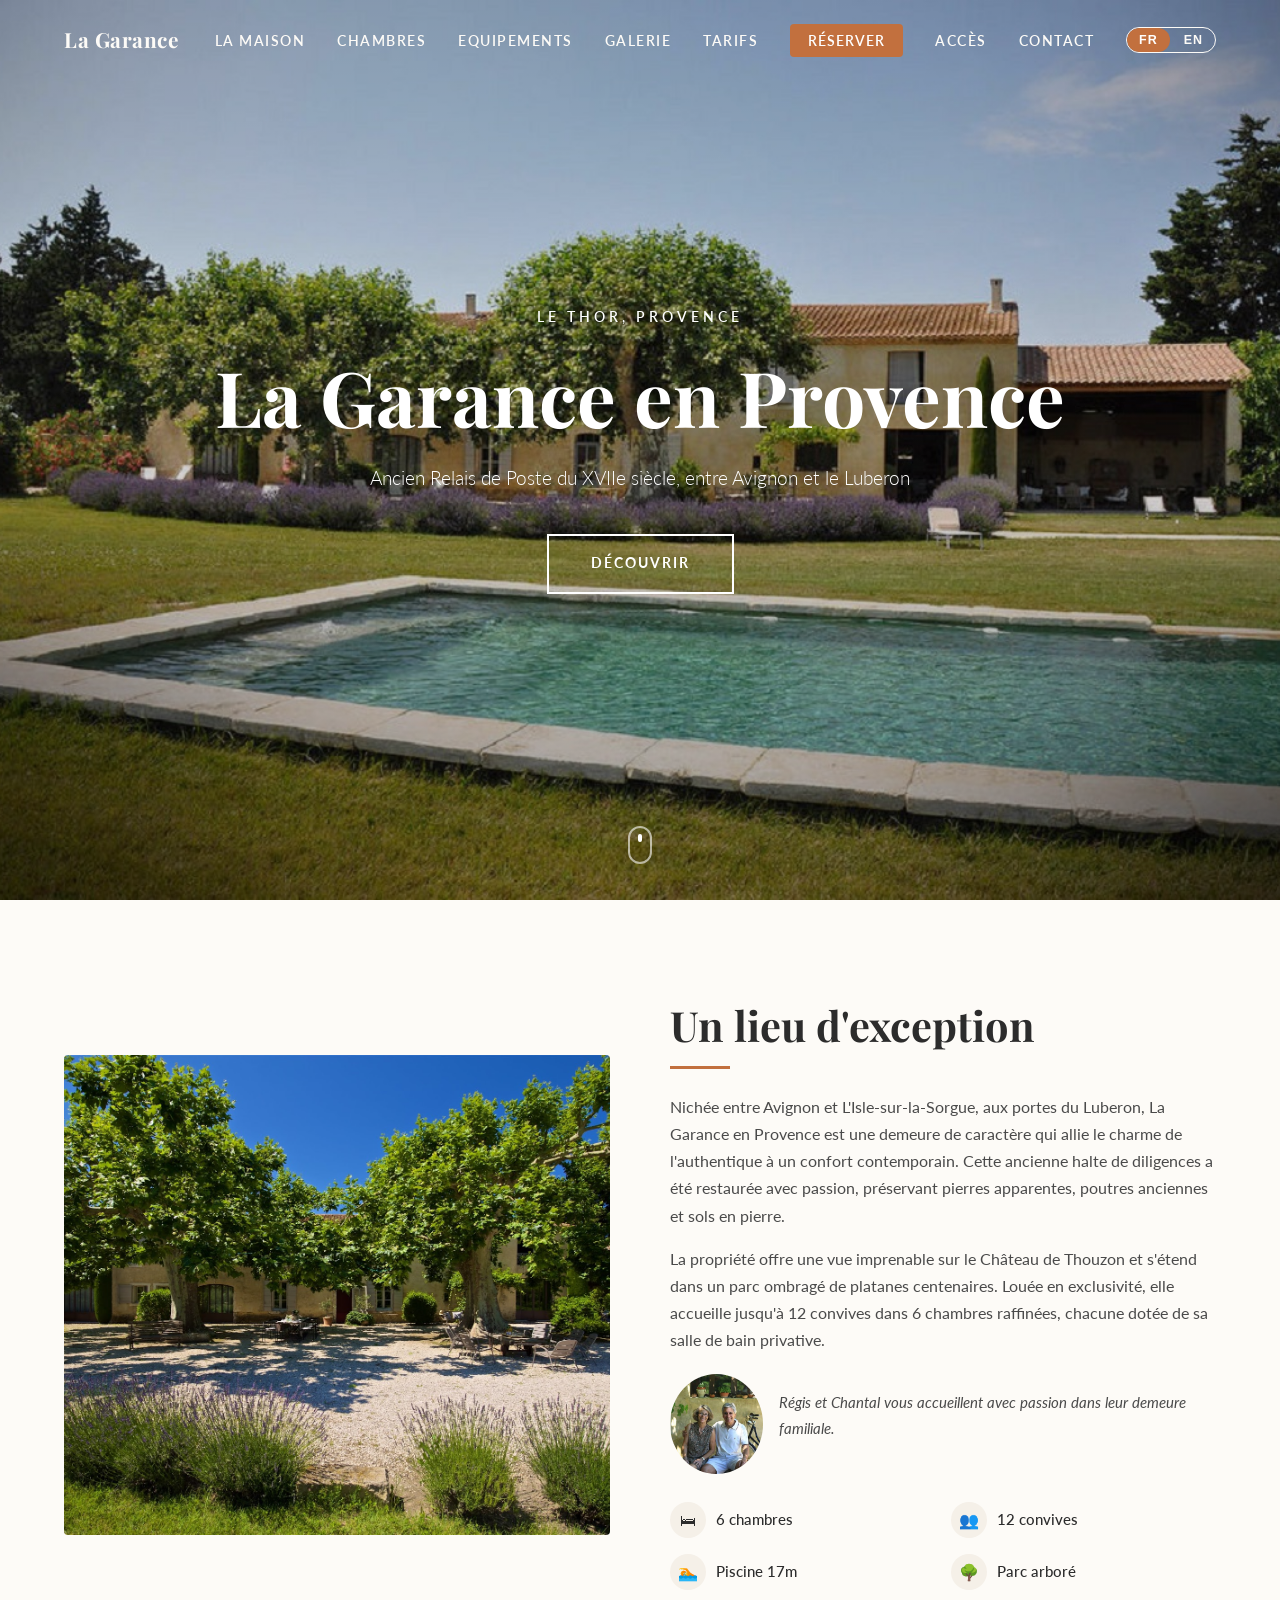
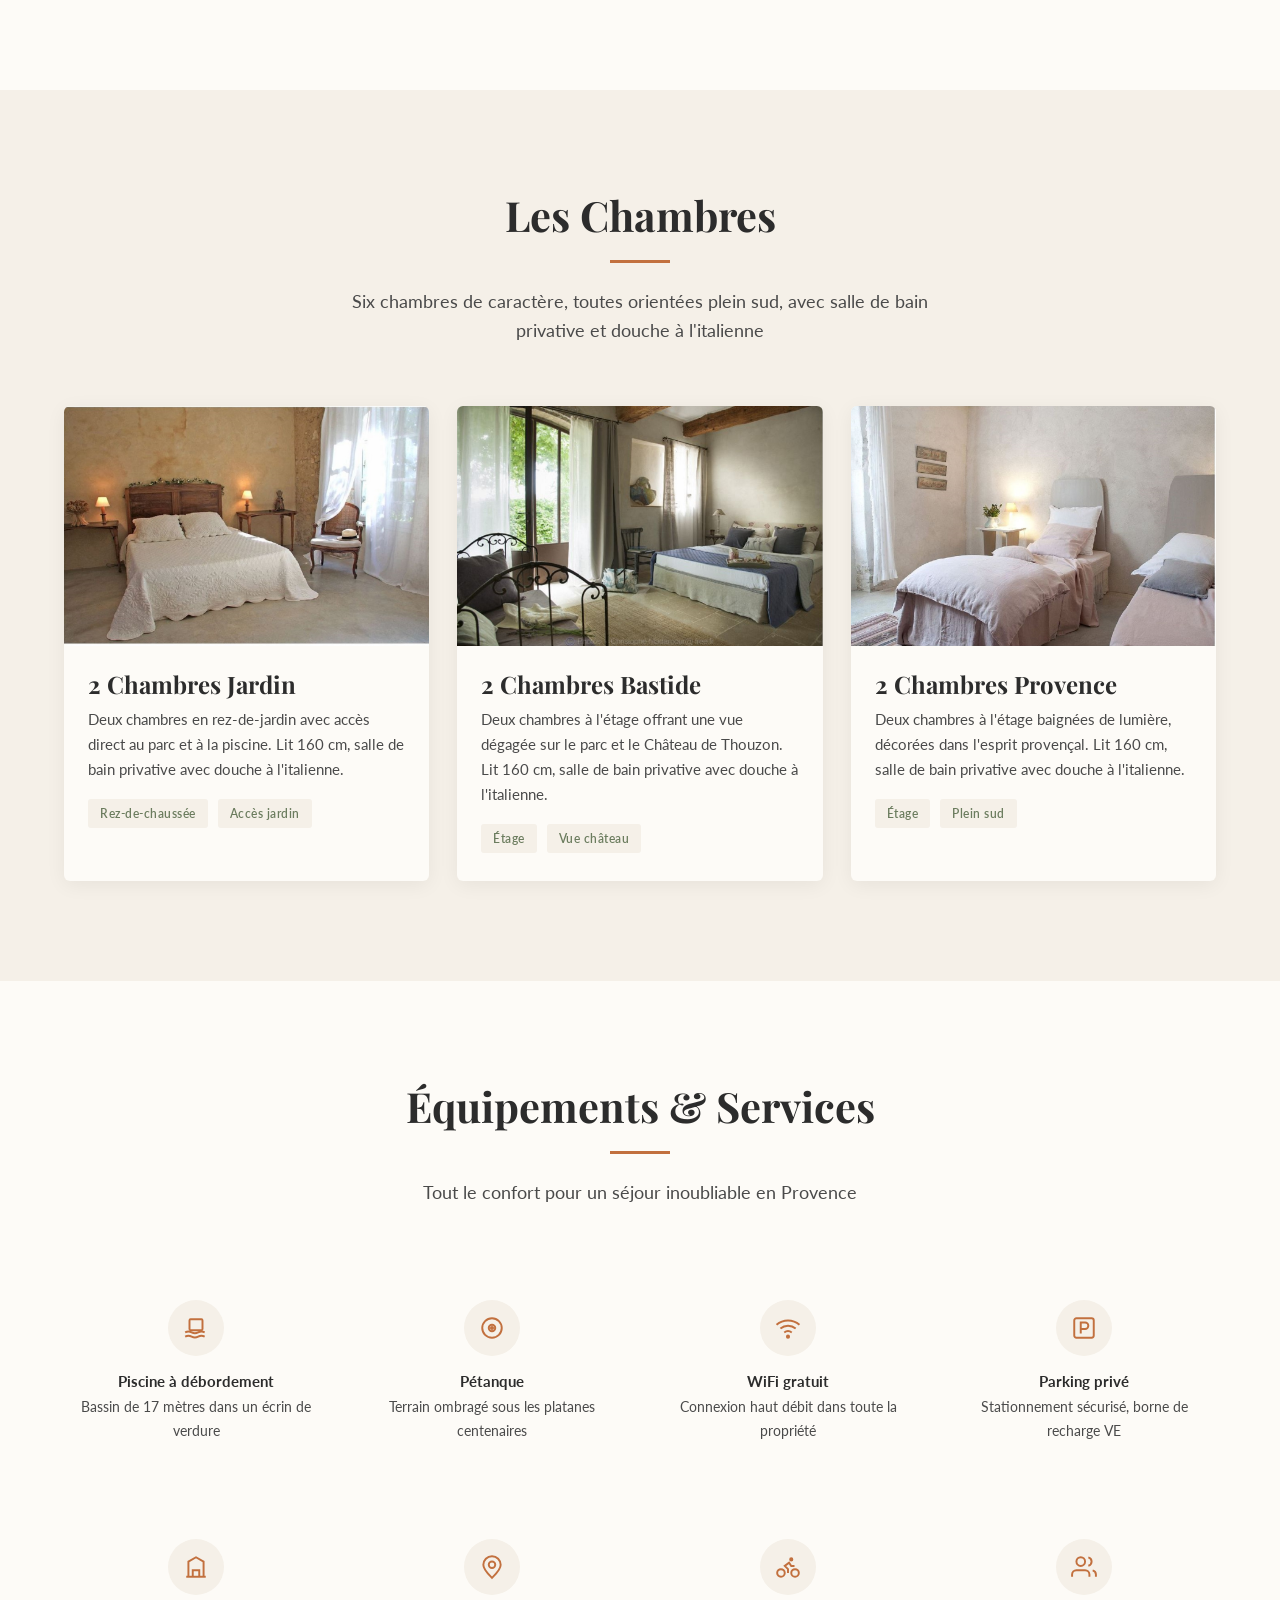
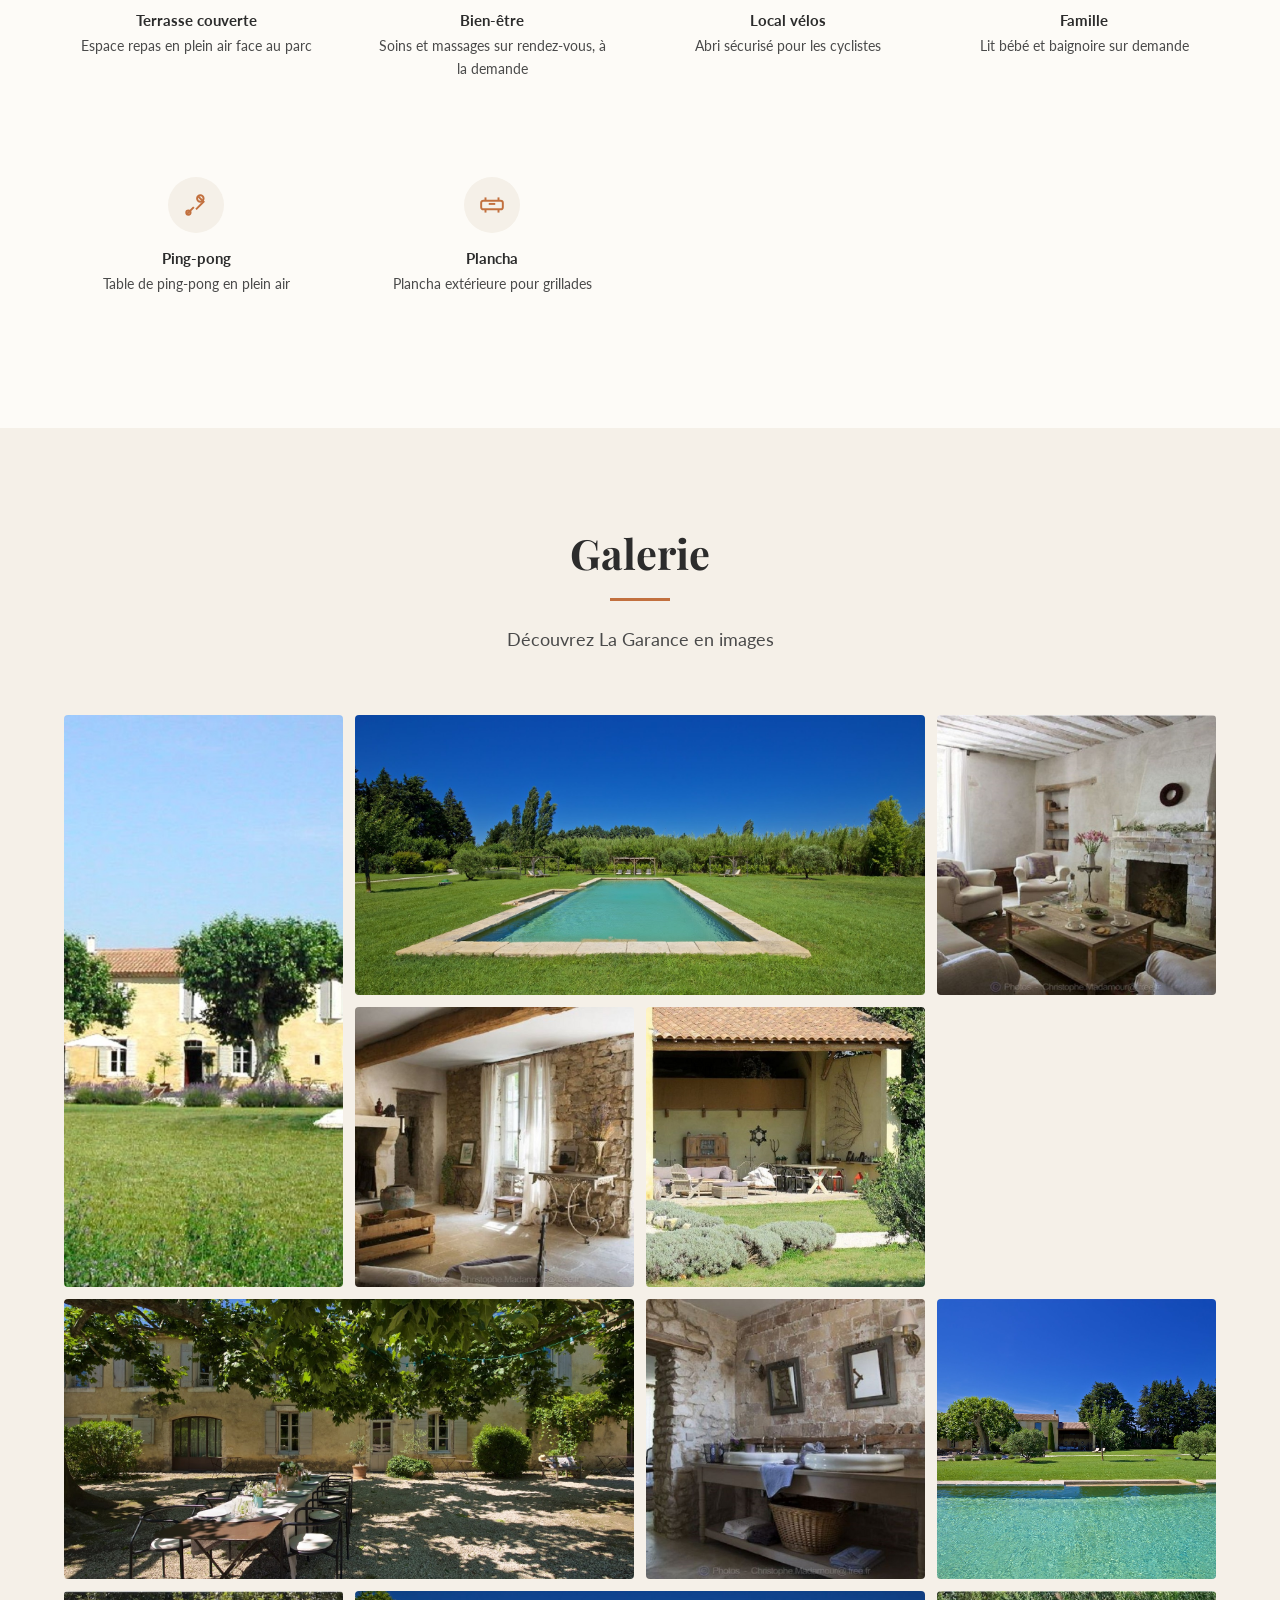
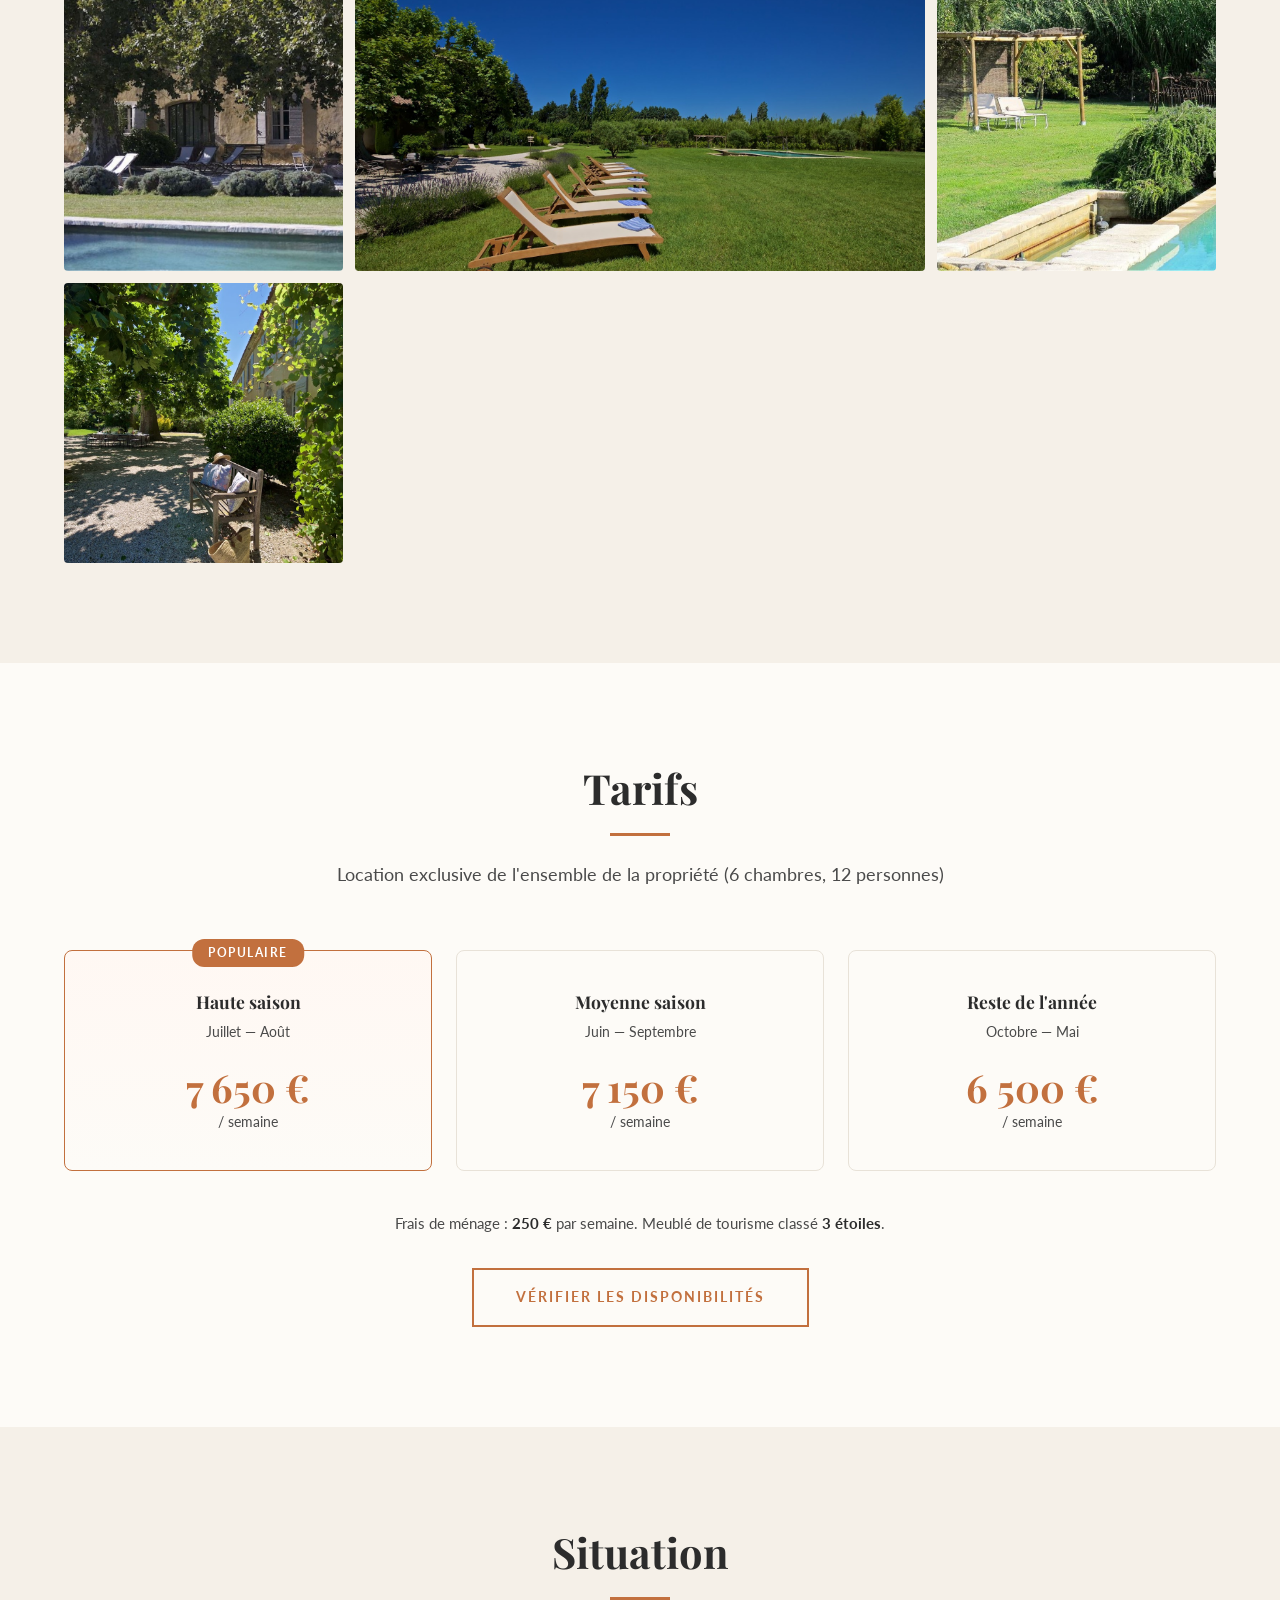
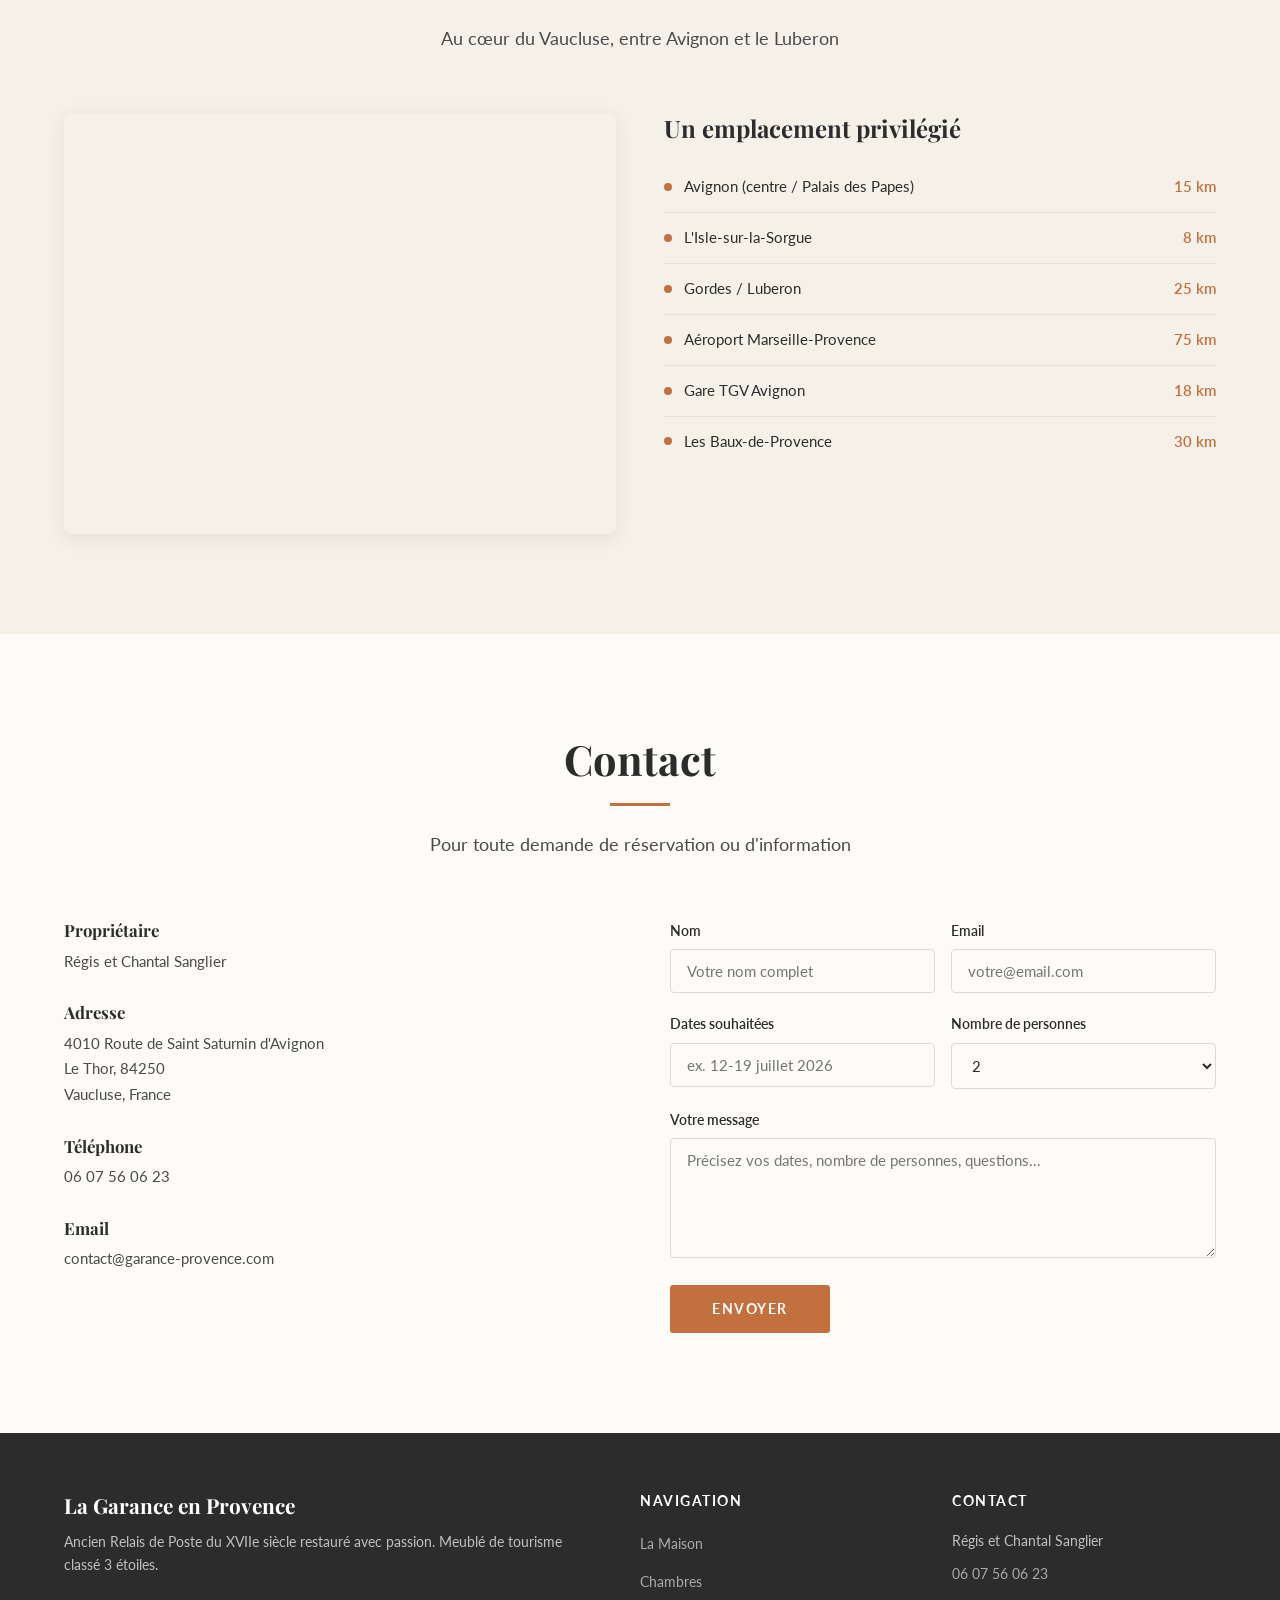
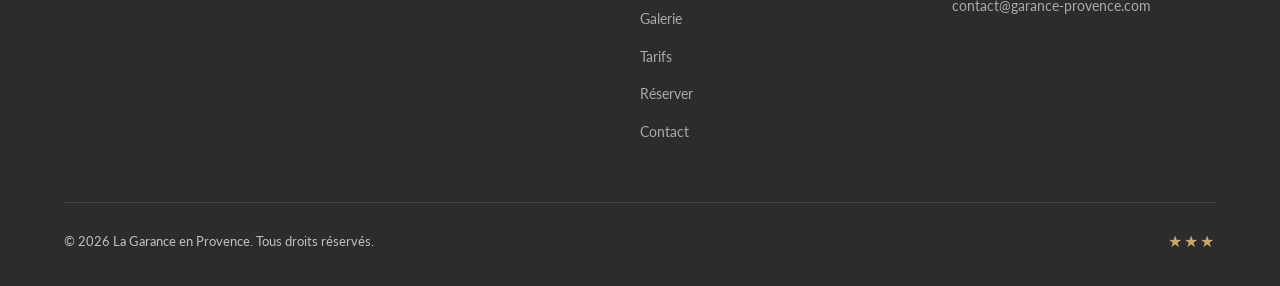
==== commit ce0c5026: "Fix calendar bug (duplicate var) + room titles 2 Chambres Jardin/Provence/Bastide" ====
--- a/index.html
+++ b/index.html
@@ -115,7 +115,7 @@
                  alt="Chambre Jardin — lit double, murs à la chaux, mobilier ancien">
           </div>
           <div class="room-card-body">
-            <h3 data-i18n="room1_title">Chambres Jardin</h3>
+            <h3 data-i18n="room1_title">2 Chambres Jardin</h3>
             <p data-i18n="room1_desc">Deux chambres en rez-de-jardin avec accès direct au parc et à la piscine. Lit 160 cm, salle de bain privative avec douche à l'italienne.</p>
             <span class="room-tag" data-i18n="room1_tag1">Rez-de-chaussée</span>
             <span class="room-tag" data-i18n="room1_tag2">Accès jardin</span>
@@ -128,7 +128,7 @@
                  alt="Chambre Bastide — lit fer forgé, poutres apparentes, bleu provençal">
           </div>
           <div class="room-card-body">
-            <h3 data-i18n="room2_title">Chambres Bastide</h3>
+            <h3 data-i18n="room2_title">2 Chambres Bastide</h3>
             <p data-i18n="room2_desc">Deux chambres à l'étage offrant une vue dégagée sur le parc et le Château de Thouzon. Lit 160 cm, salle de bain privative avec douche à l'italienne.</p>
             <span class="room-tag" data-i18n="room2_tag1">Étage</span>
             <span class="room-tag" data-i18n="room2_tag2">Vue château</span>
@@ -141,7 +141,7 @@
                  alt="Chambre Provence — lits jumeaux, linge rose poudré">
           </div>
           <div class="room-card-body">
-            <h3 data-i18n="room3_title">Chambres Provence</h3>
+            <h3 data-i18n="room3_title">2 Chambres Provence</h3>
             <p data-i18n="room3_desc">Deux chambres à l'étage baignées de lumière, décorées dans l'esprit provençal. Lit 160 cm, salle de bain privative avec douche à l'italienne.</p>
             <span class="room-tag" data-i18n="room3_tag1">Étage</span>
             <span class="room-tag" data-i18n="room3_tag2">Plein sud</span>
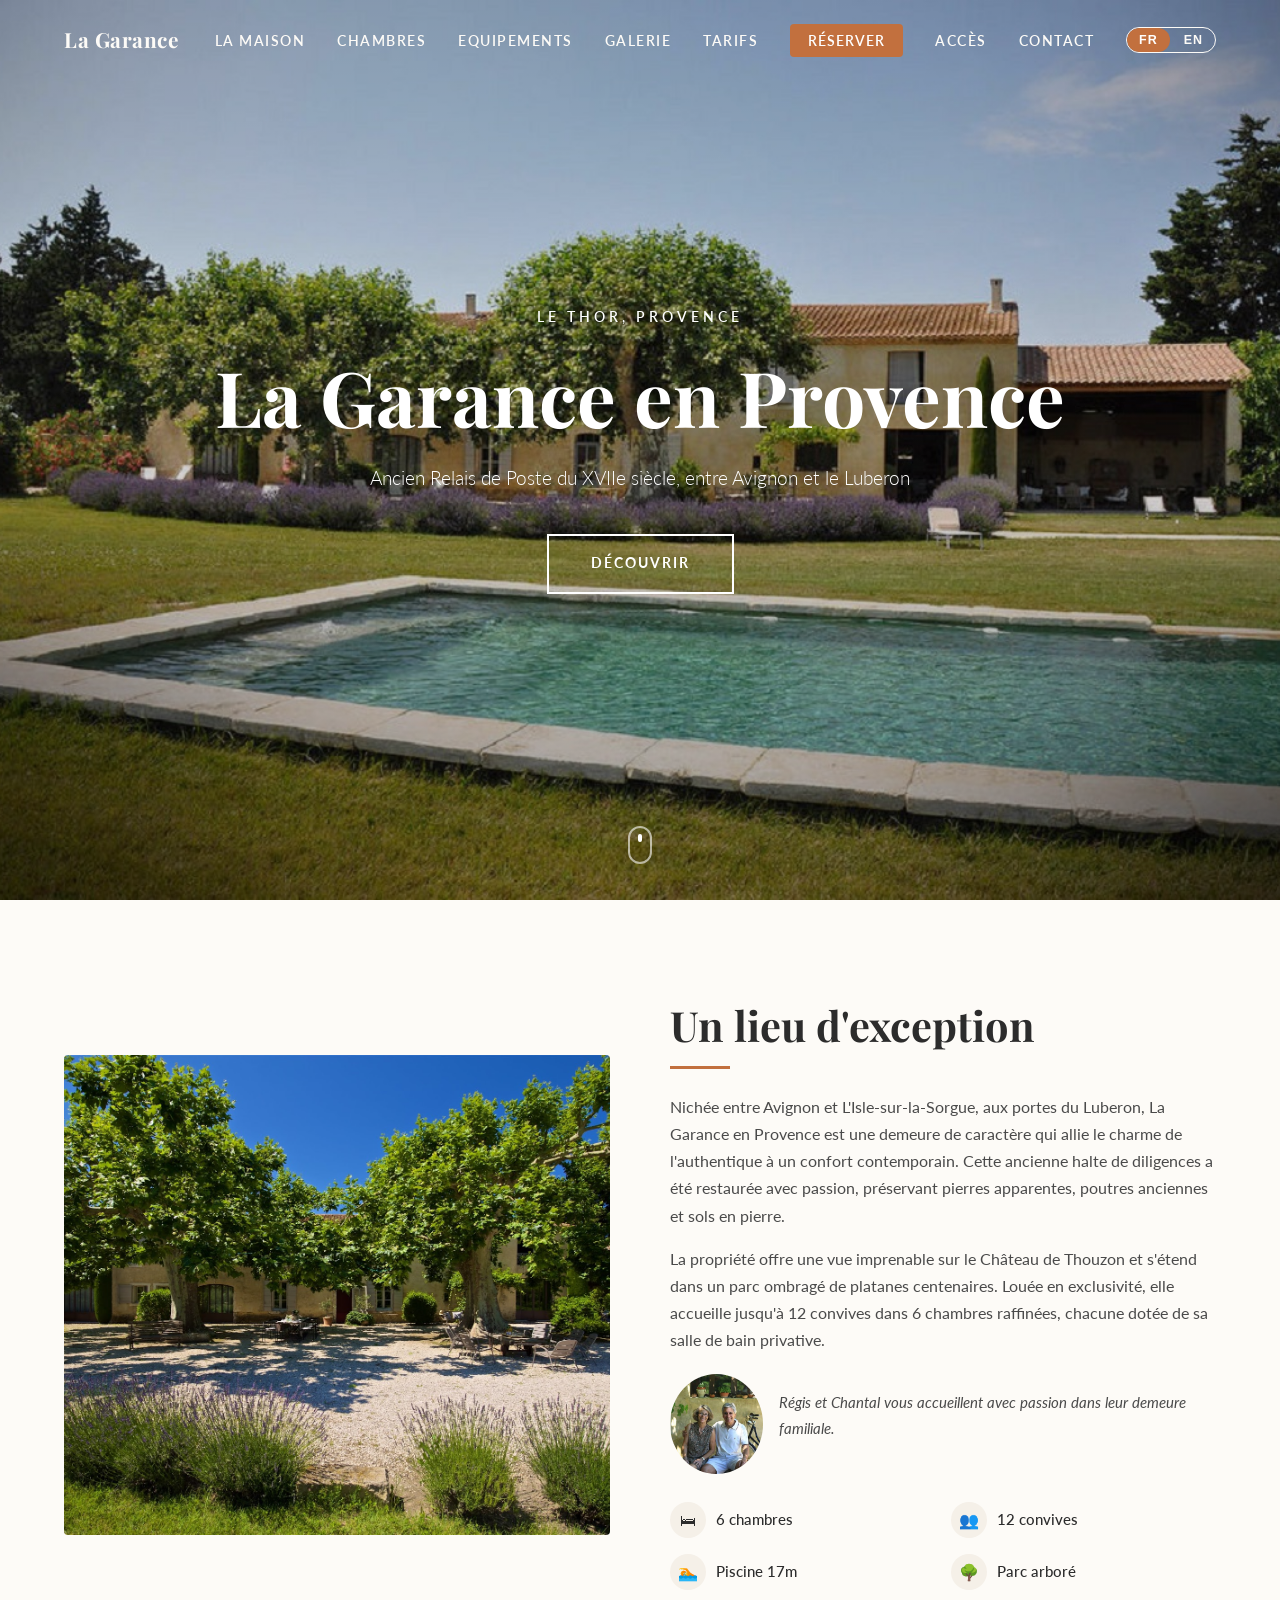
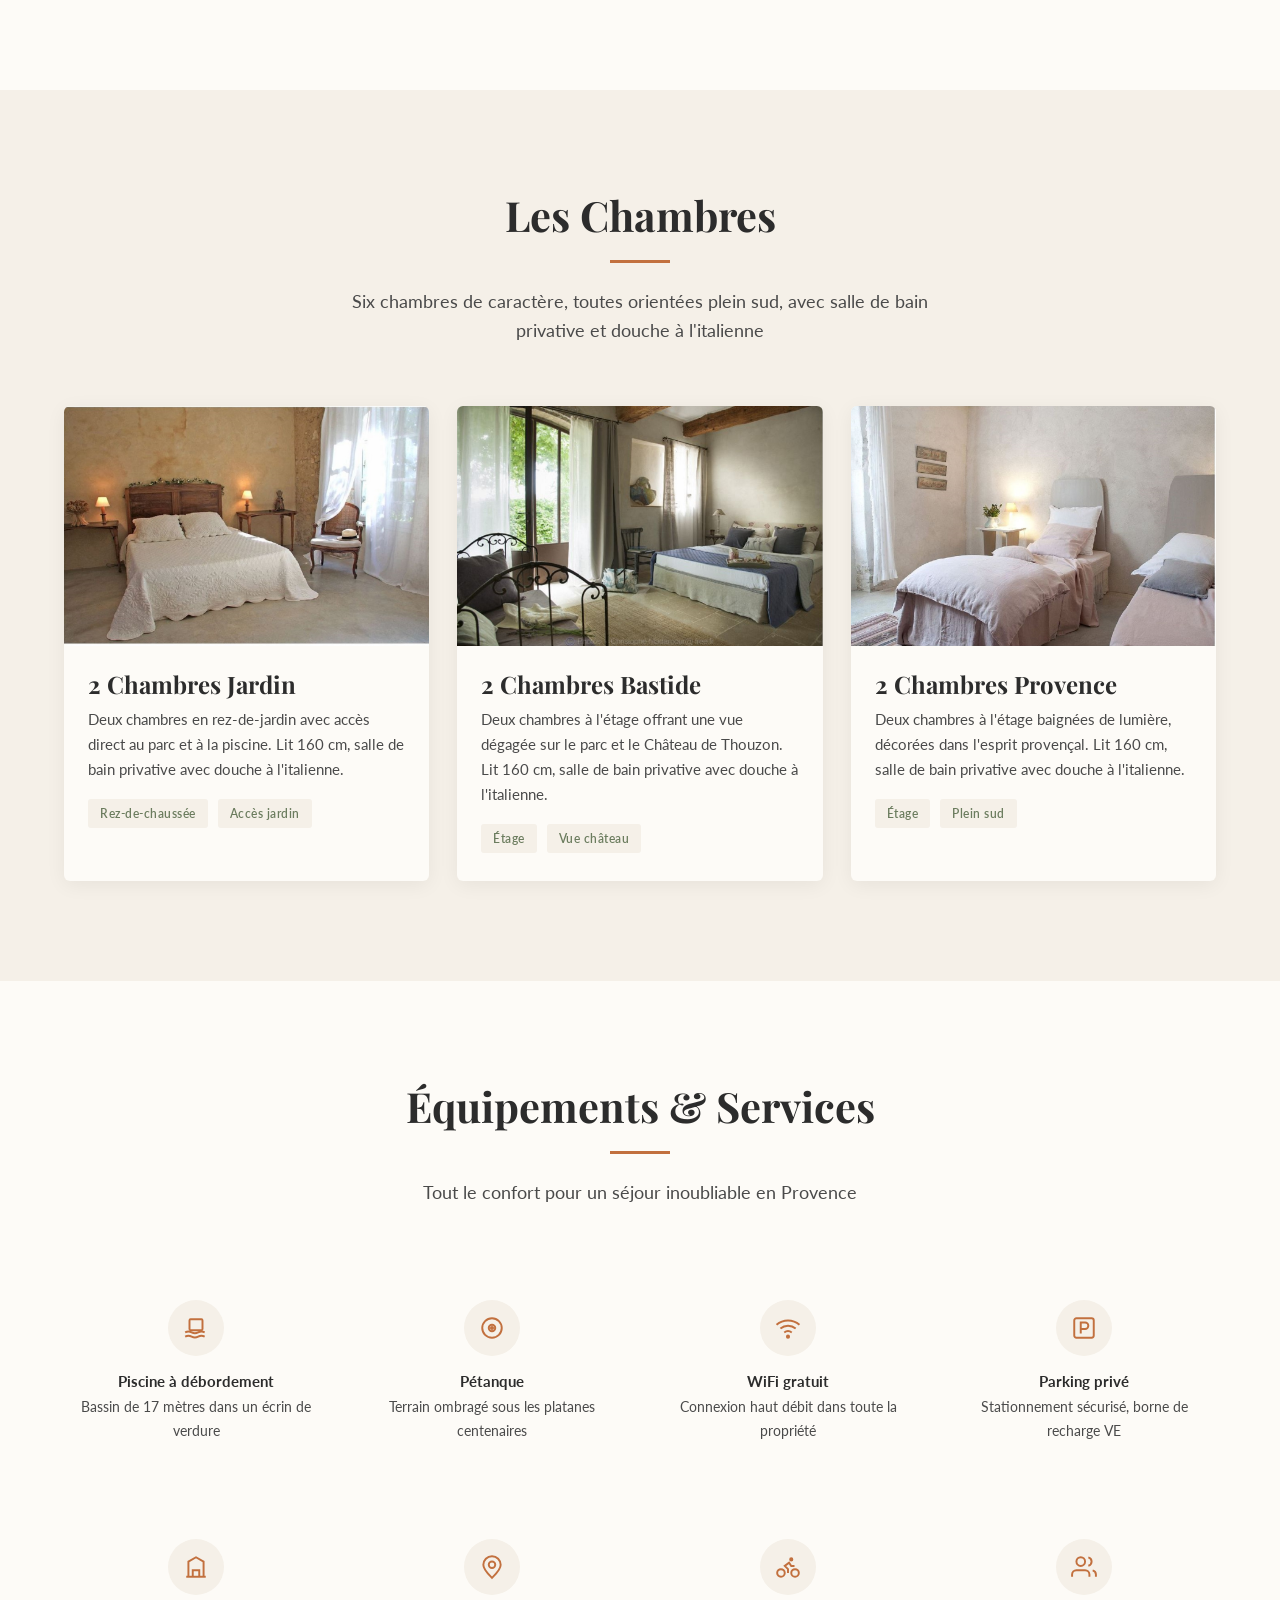
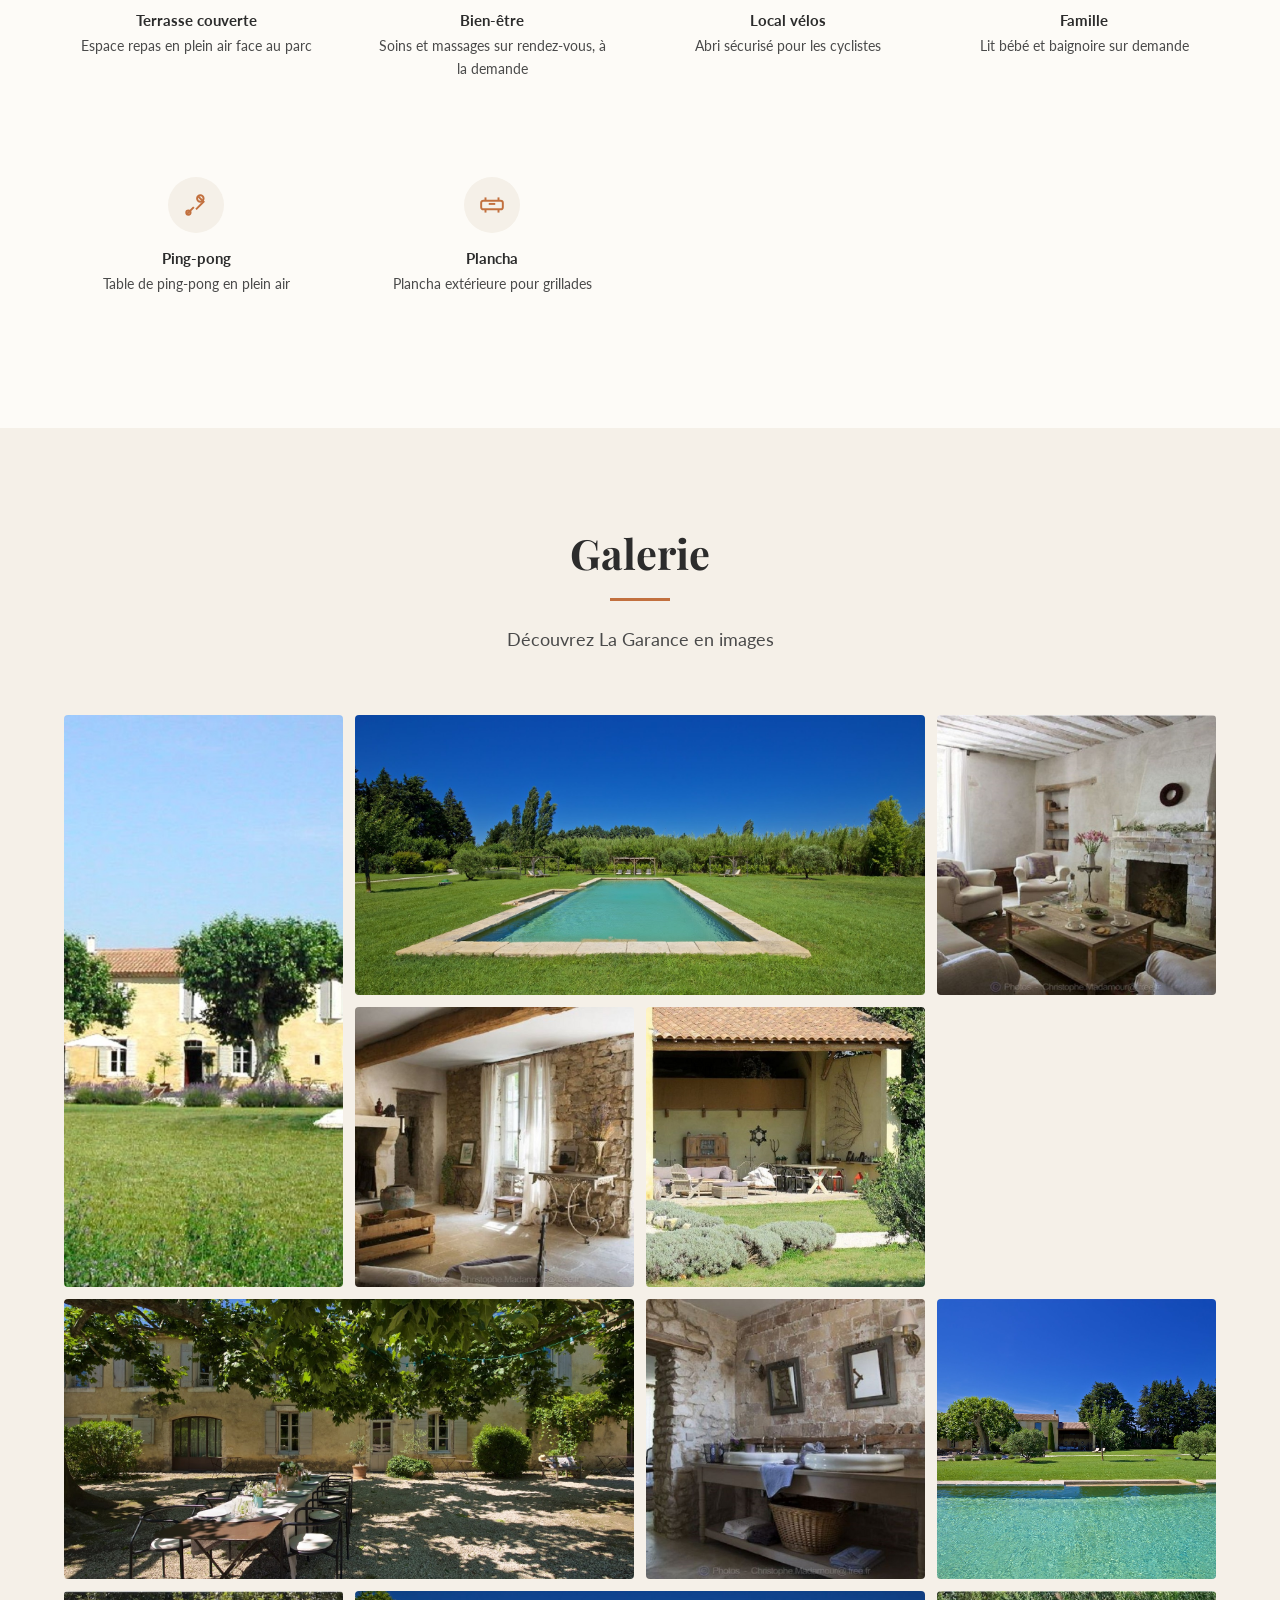
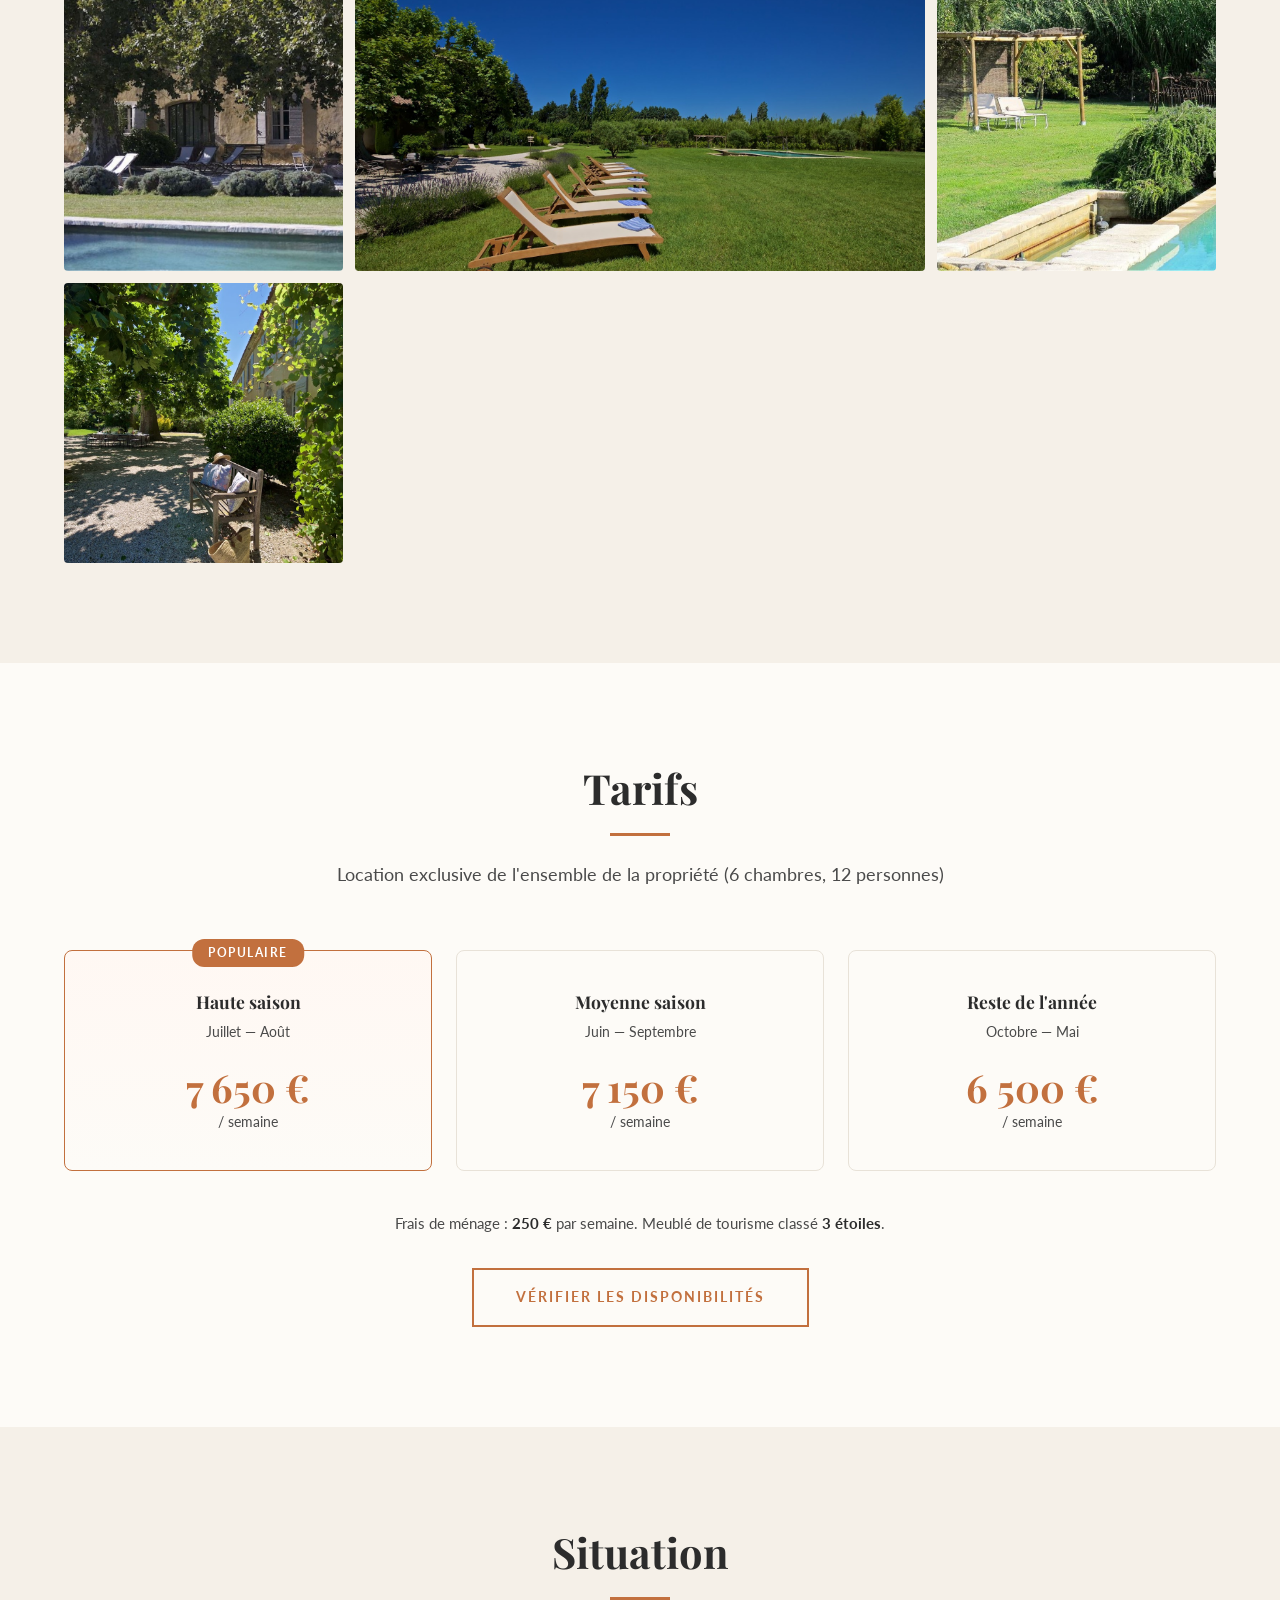
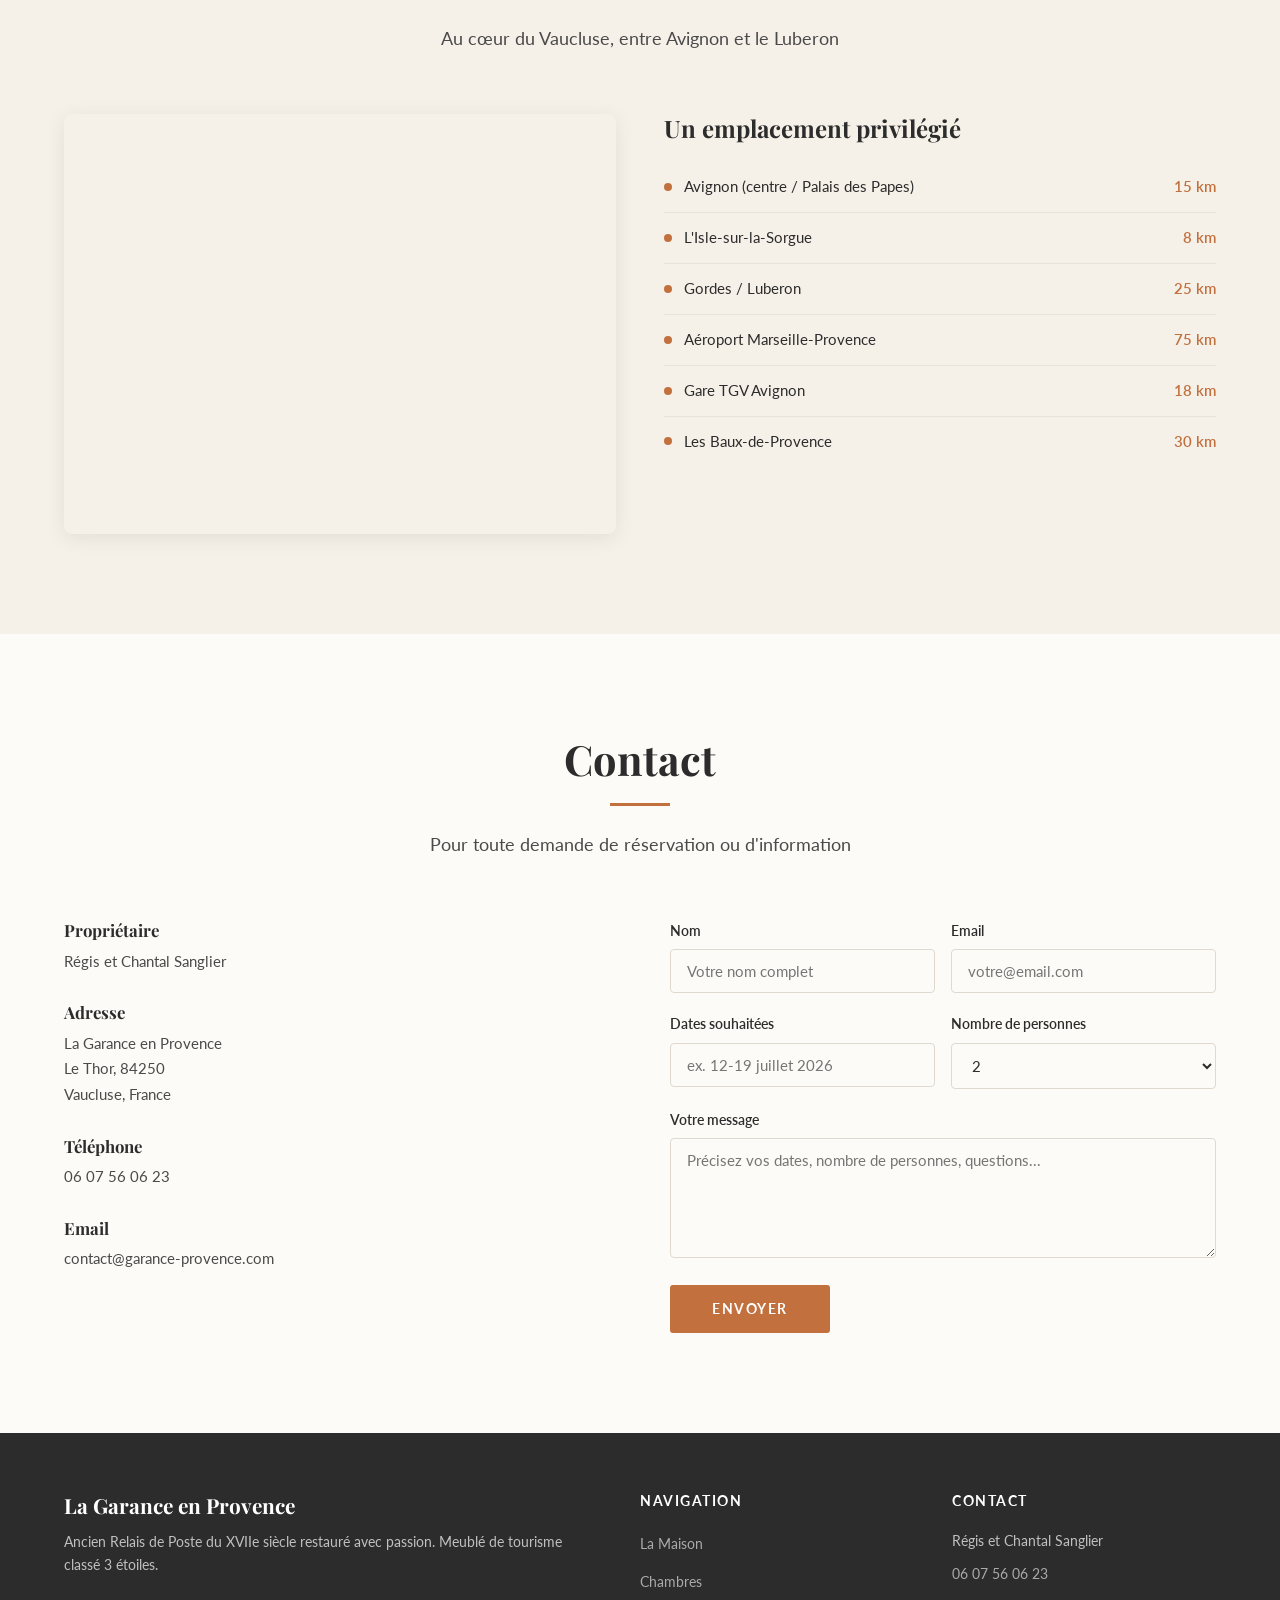
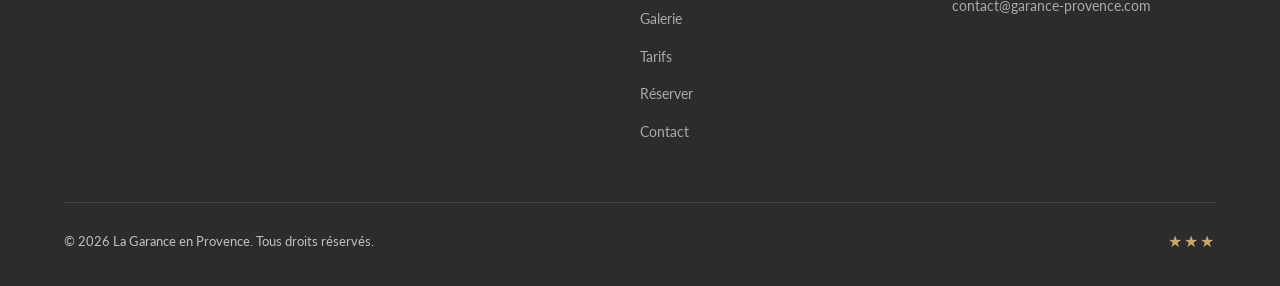
==== commit d5671c0b: "Google Maps: point to La Garance en Provence listing instead of street address" ====
--- a/index.html
+++ b/index.html
@@ -343,7 +343,7 @@
       <div class="location-grid">
         <div class="location-map reveal">
           <iframe
-            src="https://www.google.com/maps/embed?pb=!1m18!1m12!1m3!1d2880.5!2d4.978!3d43.905!2m3!1f0!2f0!3f0!3m2!1i1024!2i768!4f13.1!3m3!1m2!1s0x12b5eb7e70e7a8b7%3A0x0!2s4010+Route+de+Saint+Saturnin+d%27Avignon%2C+84250+Le+Thor!5e0!3m2!1sfr!2sfr!4v1710000000000"
+            src="https://www.google.com/maps?q=La+Garance+en+Provence,+Le+Thor,+84250,+France&output=embed"
             allowfullscreen loading="lazy" referrerpolicy="no-referrer-when-downgrade">
           </iframe>
         </div>
@@ -400,7 +400,7 @@
           </div>
           <div class="contact-info-block">
             <h3 data-i18n="ct_address">Adresse</h3>
-            <p>4010 Route de Saint Saturnin d'Avignon<br>Le Thor, 84250<br>Vaucluse, France</p>
+            <p><a href="https://www.google.com/maps/search/La+Garance+en+Provence,+Le+Thor" target="_blank" rel="noopener">La Garance en Provence<br>Le Thor, 84250<br>Vaucluse, France</a></p>
           </div>
           <div class="contact-info-block">
             <h3 data-i18n="ct_phone">Téléphone</h3>
@@ -408,9 +408,17 @@
           </div>
           <div class="contact-info-block">
             <h3 data-i18n="ct_email">Email</h3>
-            <p><a href="mailto:contact@garance-provence.com">contact@garance-provence.com</a></p>
-          </div>
-        </div>
+            <p><a href="#" id="email-link" onclick="return false;">contact<span style="display:none">REMOVE</span>&#64;garance&#45;provence&#46;com</a></p>
+          </div>
+        </div>
+        <script>
+        document.addEventListener('DOMContentLoaded',function(){
+          var el=document.getElementById('email-link');
+          var e=atob('Y29udGFjdEBnYXJhbmNlLXByb3ZlbmNlLmNvbQ==');
+          el.href='mai'+'lto:'+e;
+          el.onclick=null;
+        });
+        </script>
         <form id="contact-form" class="contact-form reveal">
           <div class="form-row">
             <div>
@@ -470,7 +478,8 @@
           <h4 data-i18n="footer_ct">Contact</h4>
           <p>Régis et Chantal Sanglier</p>
           <p><a href="tel:+33607560623">06 07 56 06 23</a></p>
-          <p><a href="mailto:contact@garance-provence.com">contact@garance-provence.com</a></p>
+          <p><a href="#" id="footer-email" onclick="return false;">contact<span style="display:none">REMOVE</span>&#64;garance&#45;provence&#46;com</a></p>
+          <script>document.addEventListener('DOMContentLoaded',function(){var el=document.getElementById('footer-email');var e=atob('Y29udGFjdEBnYXJhbmNlLXByb3ZlbmNlLmNvbQ==');el.href='mai'+'lto:'+e;el.onclick=null;});</script>
         </div>
       </div>
       <div class="footer-bottom">
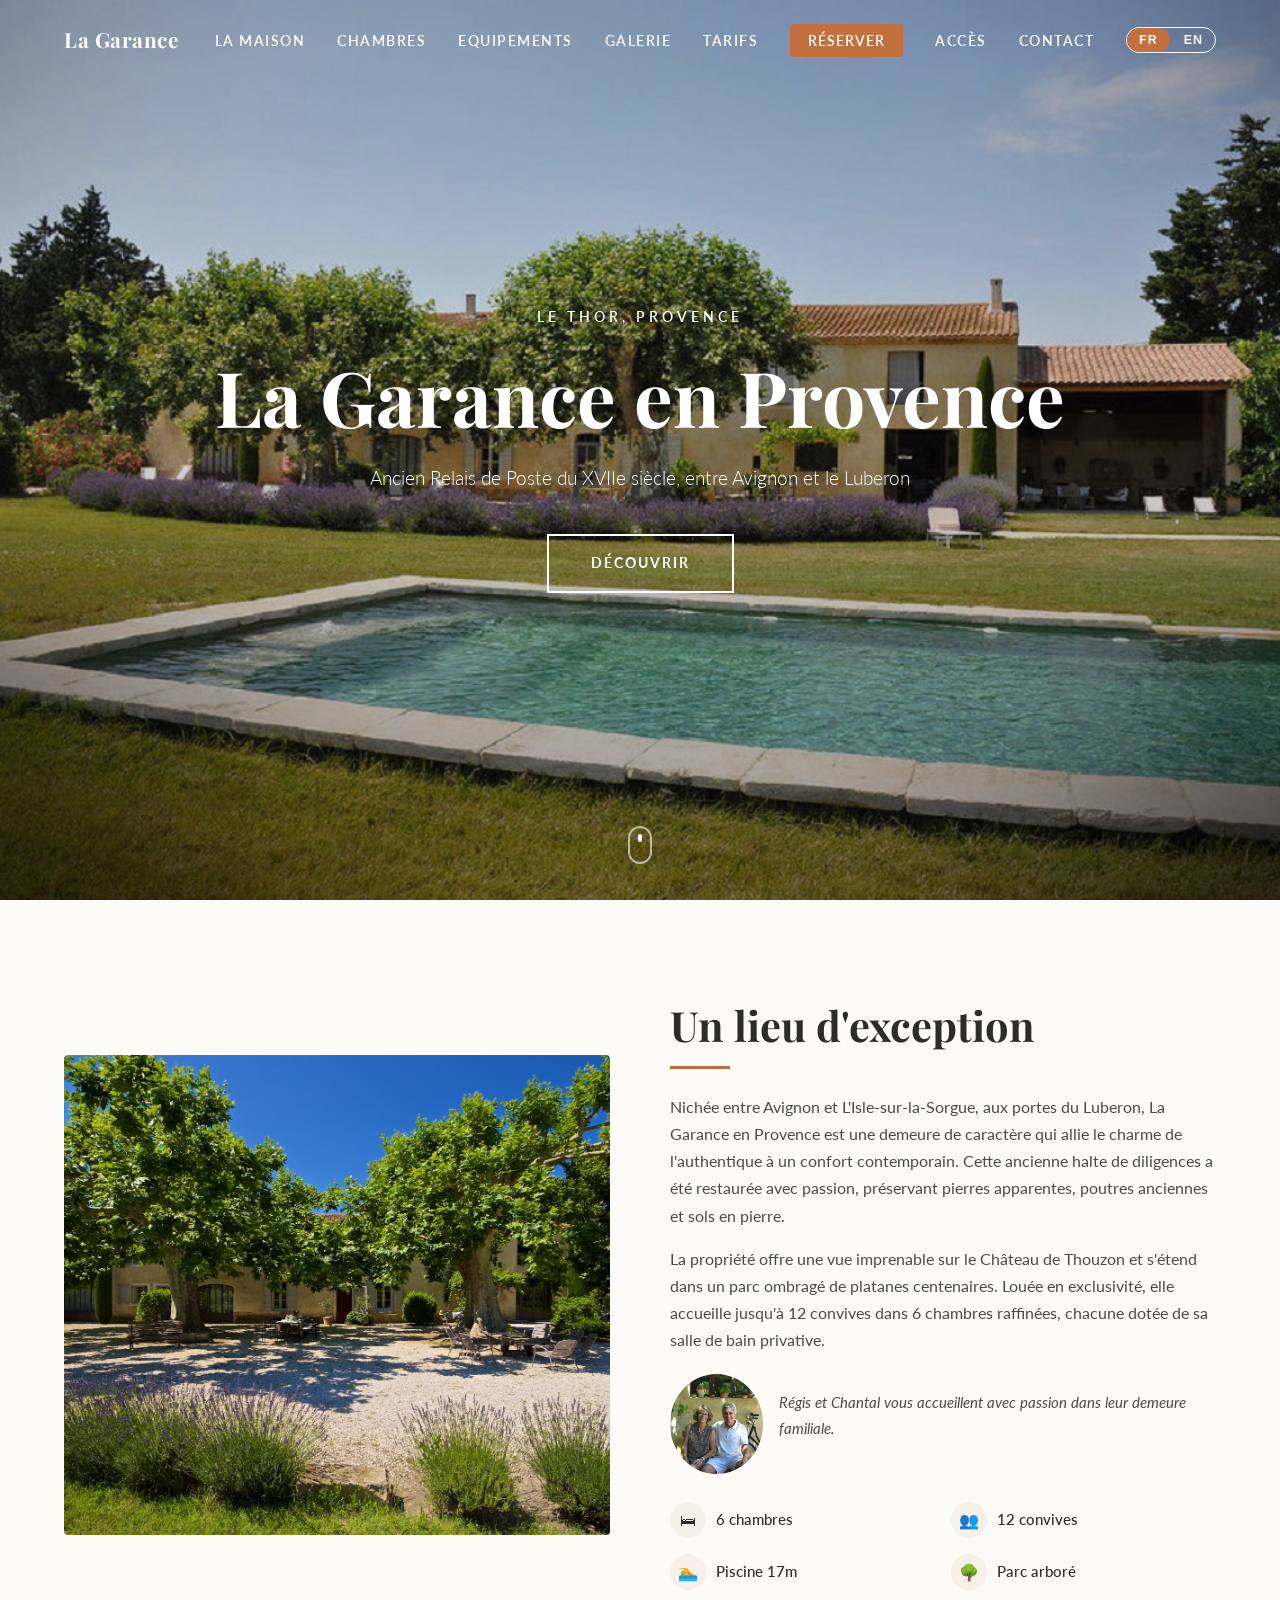
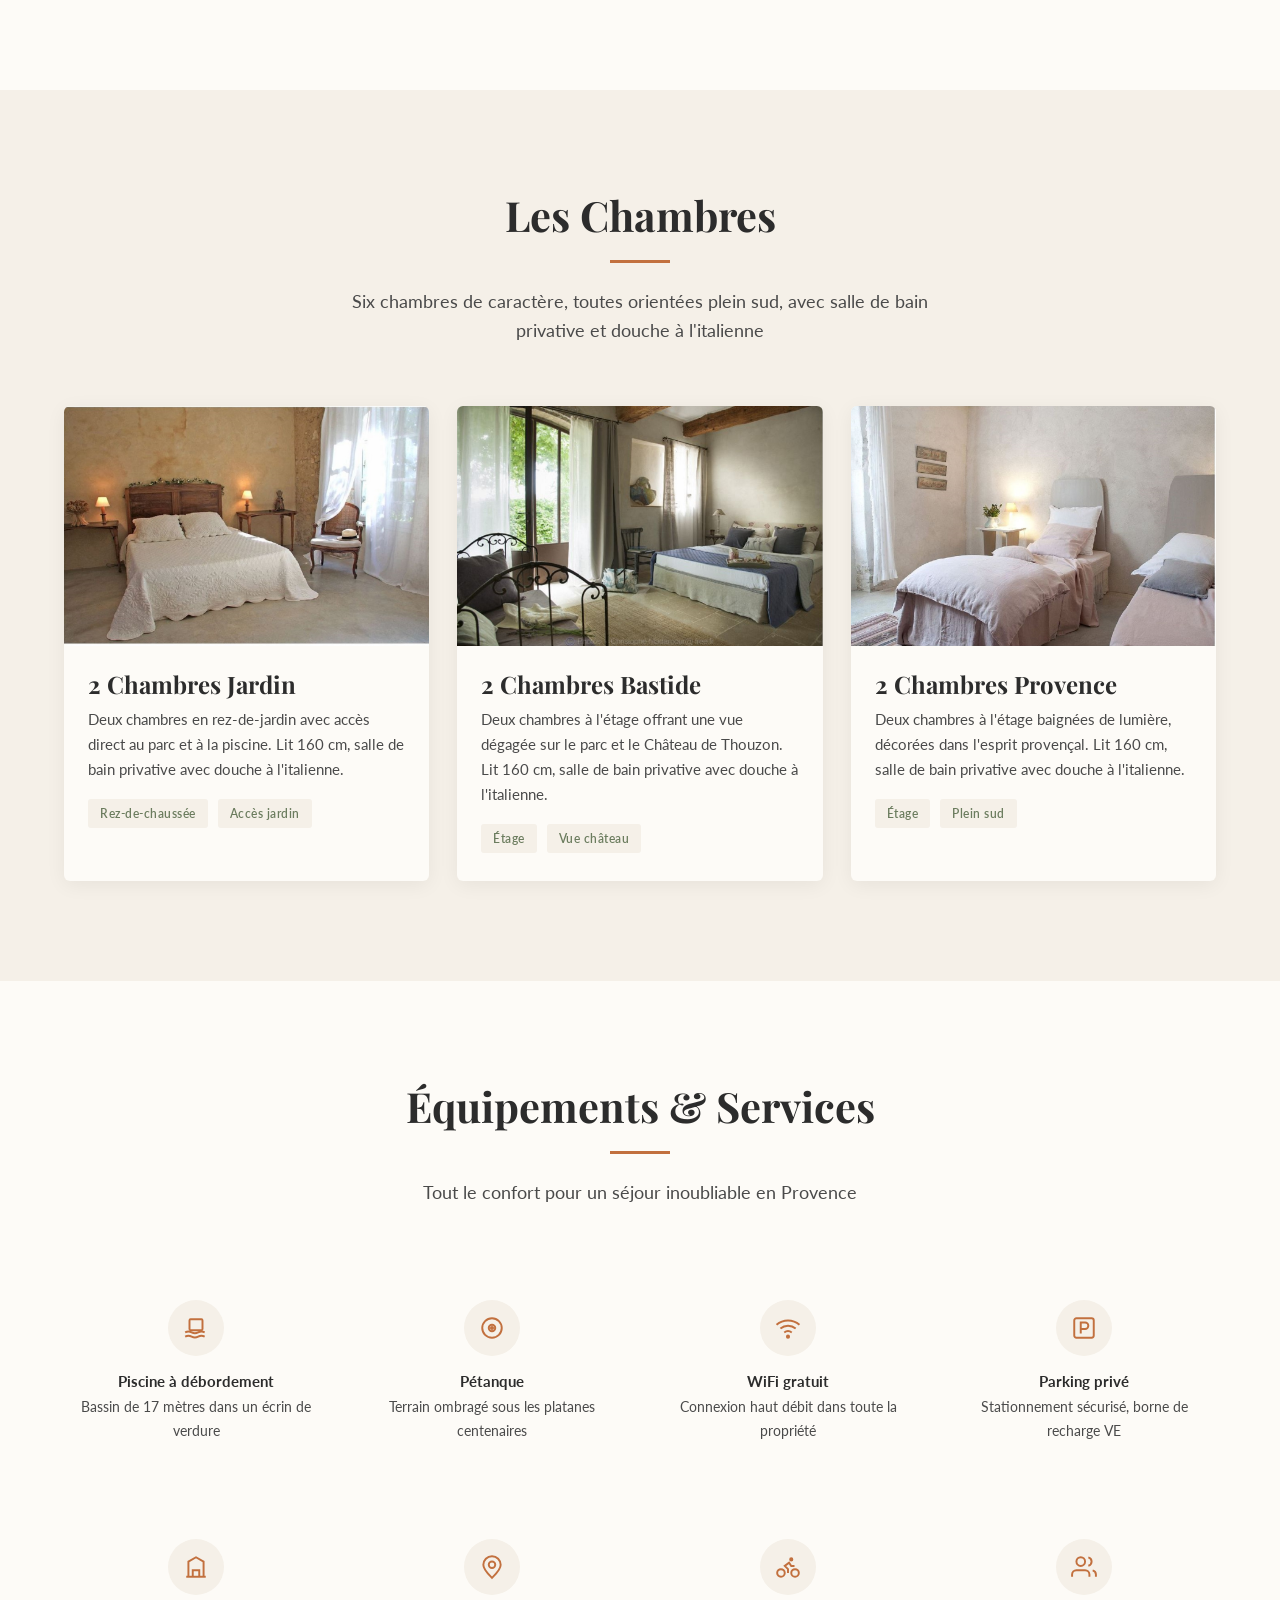
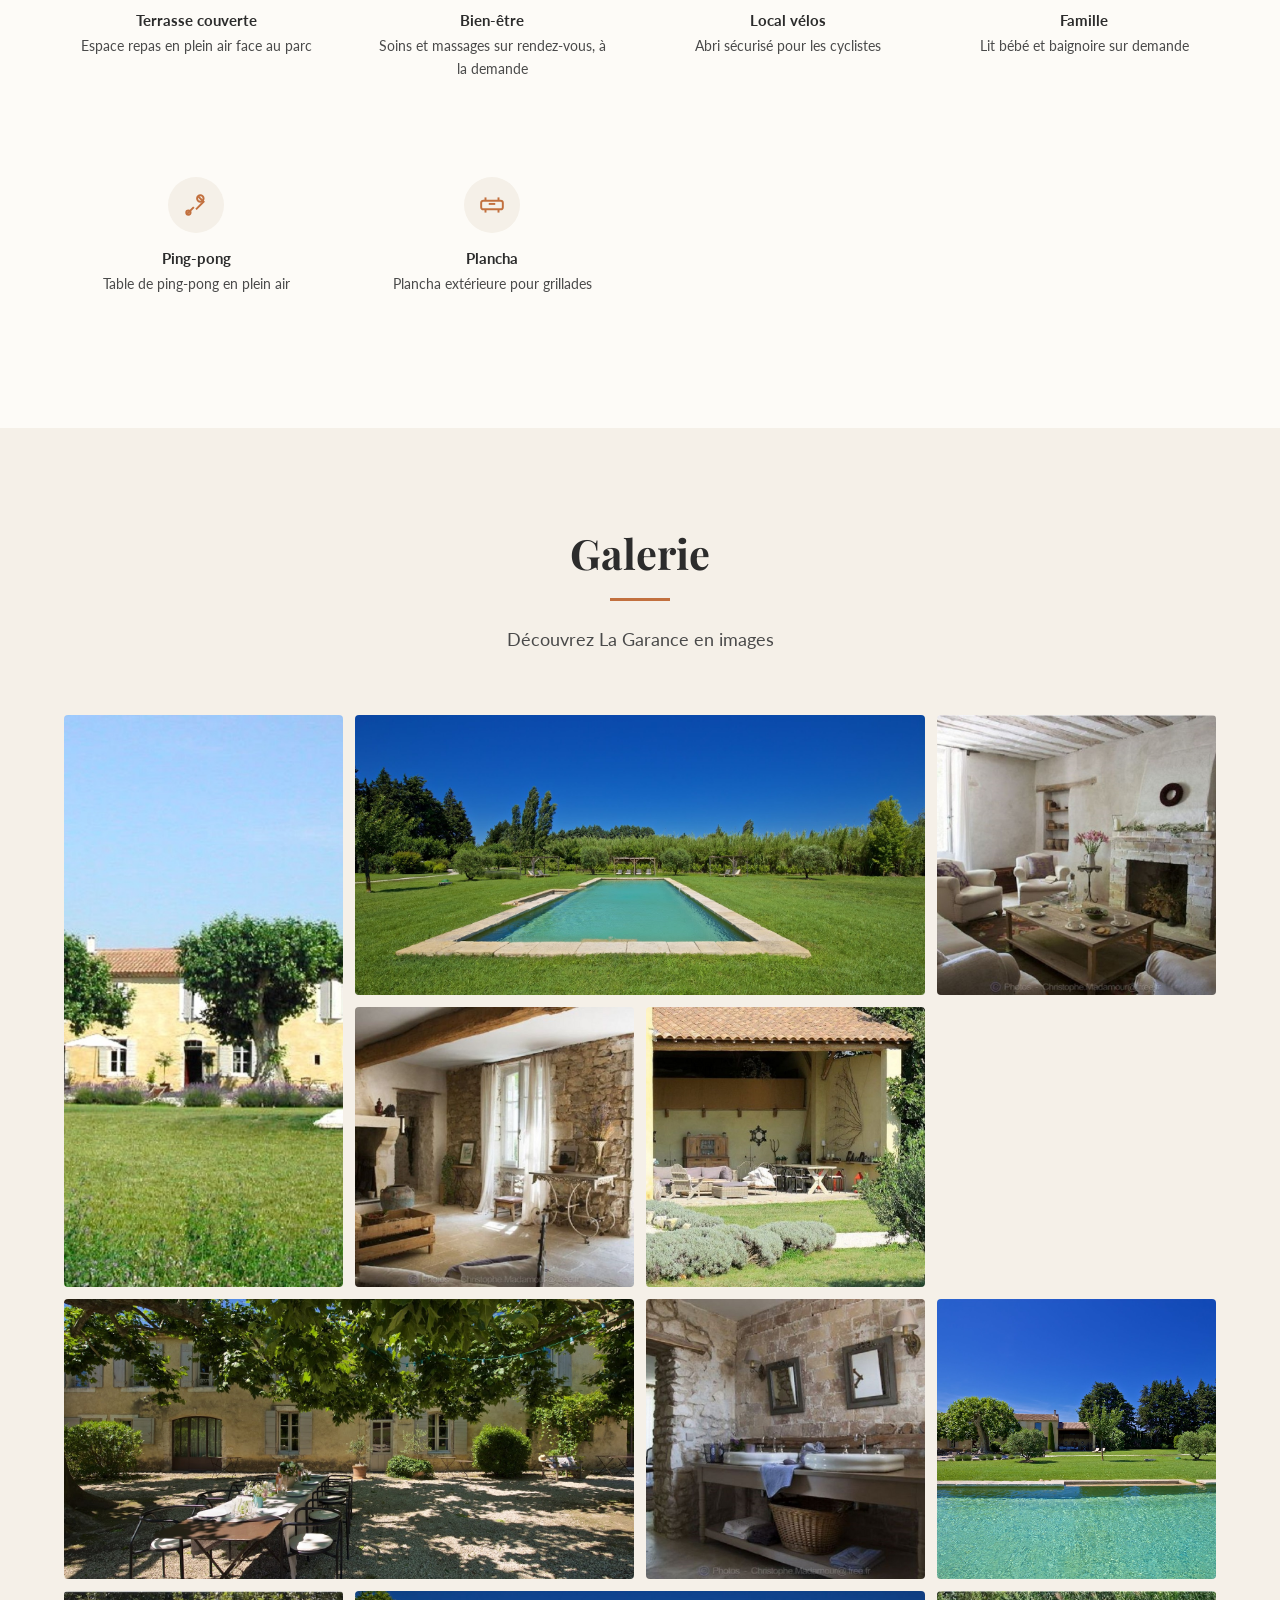
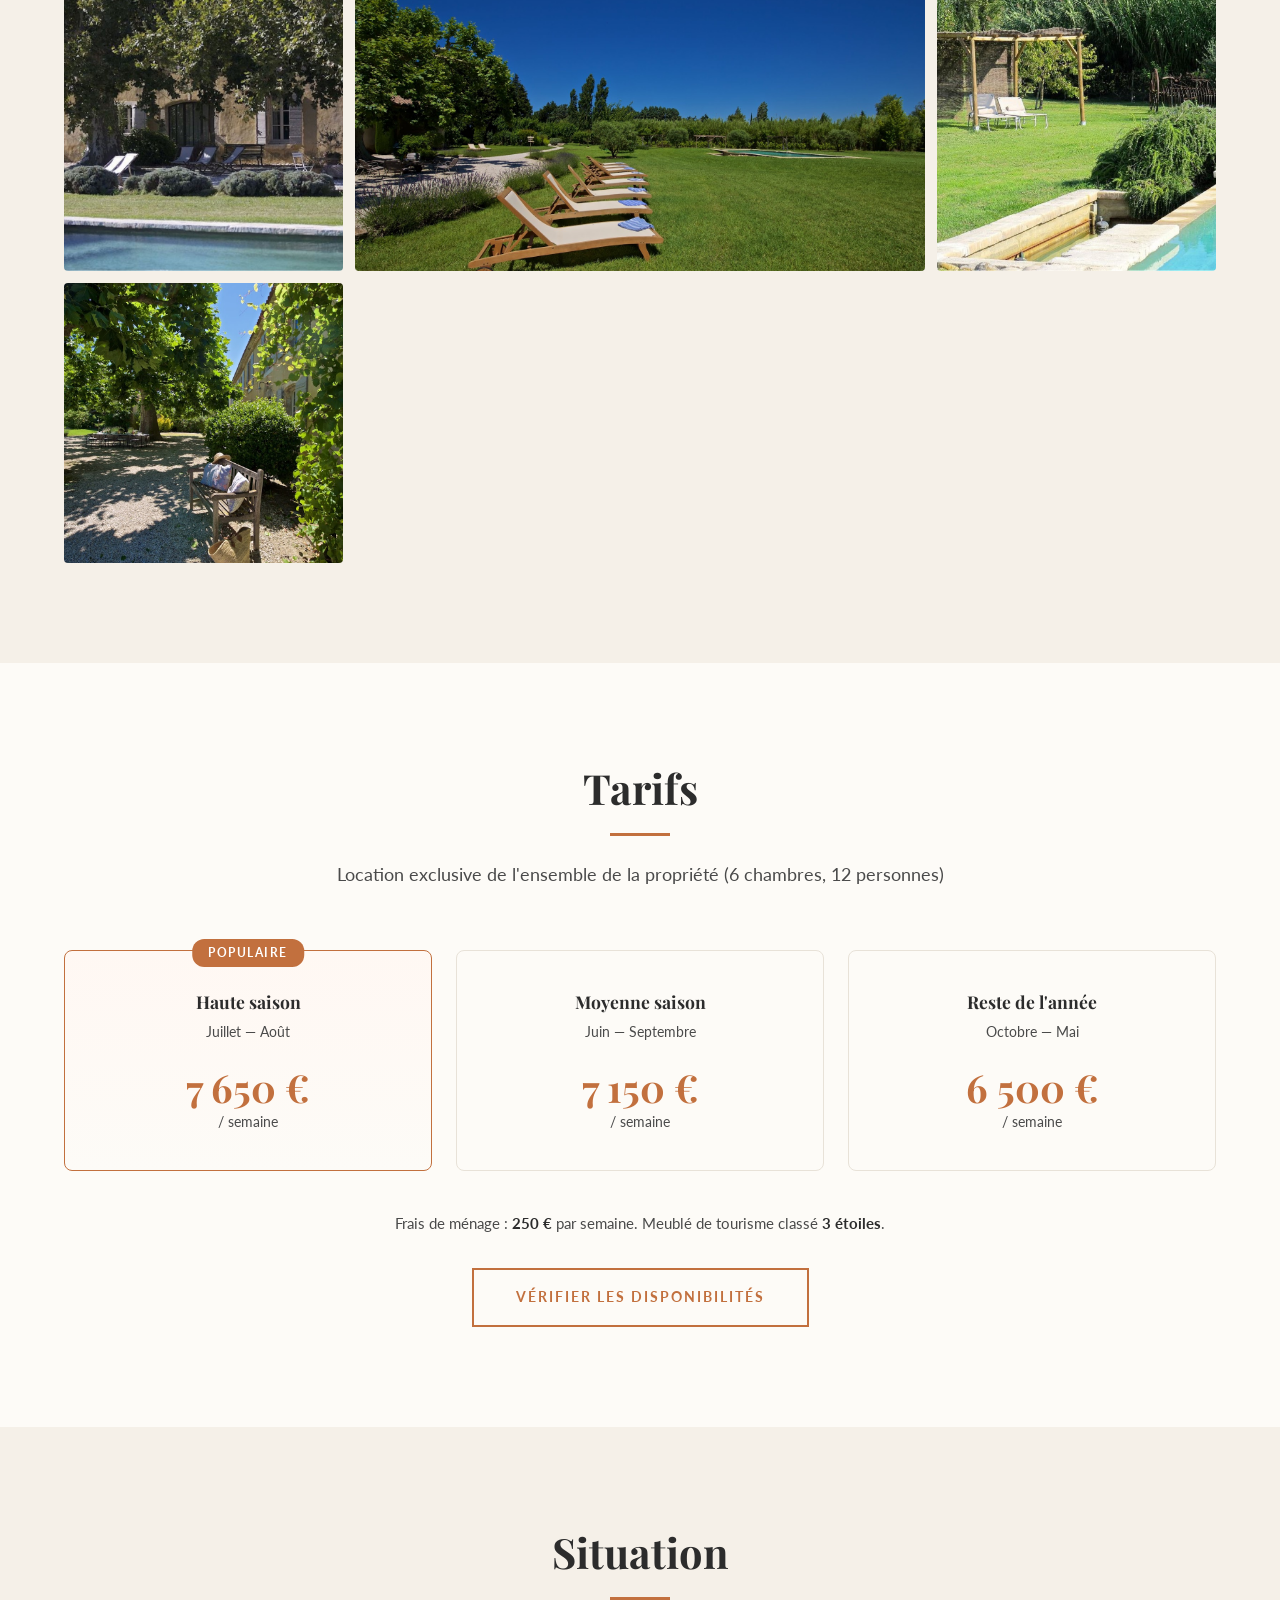
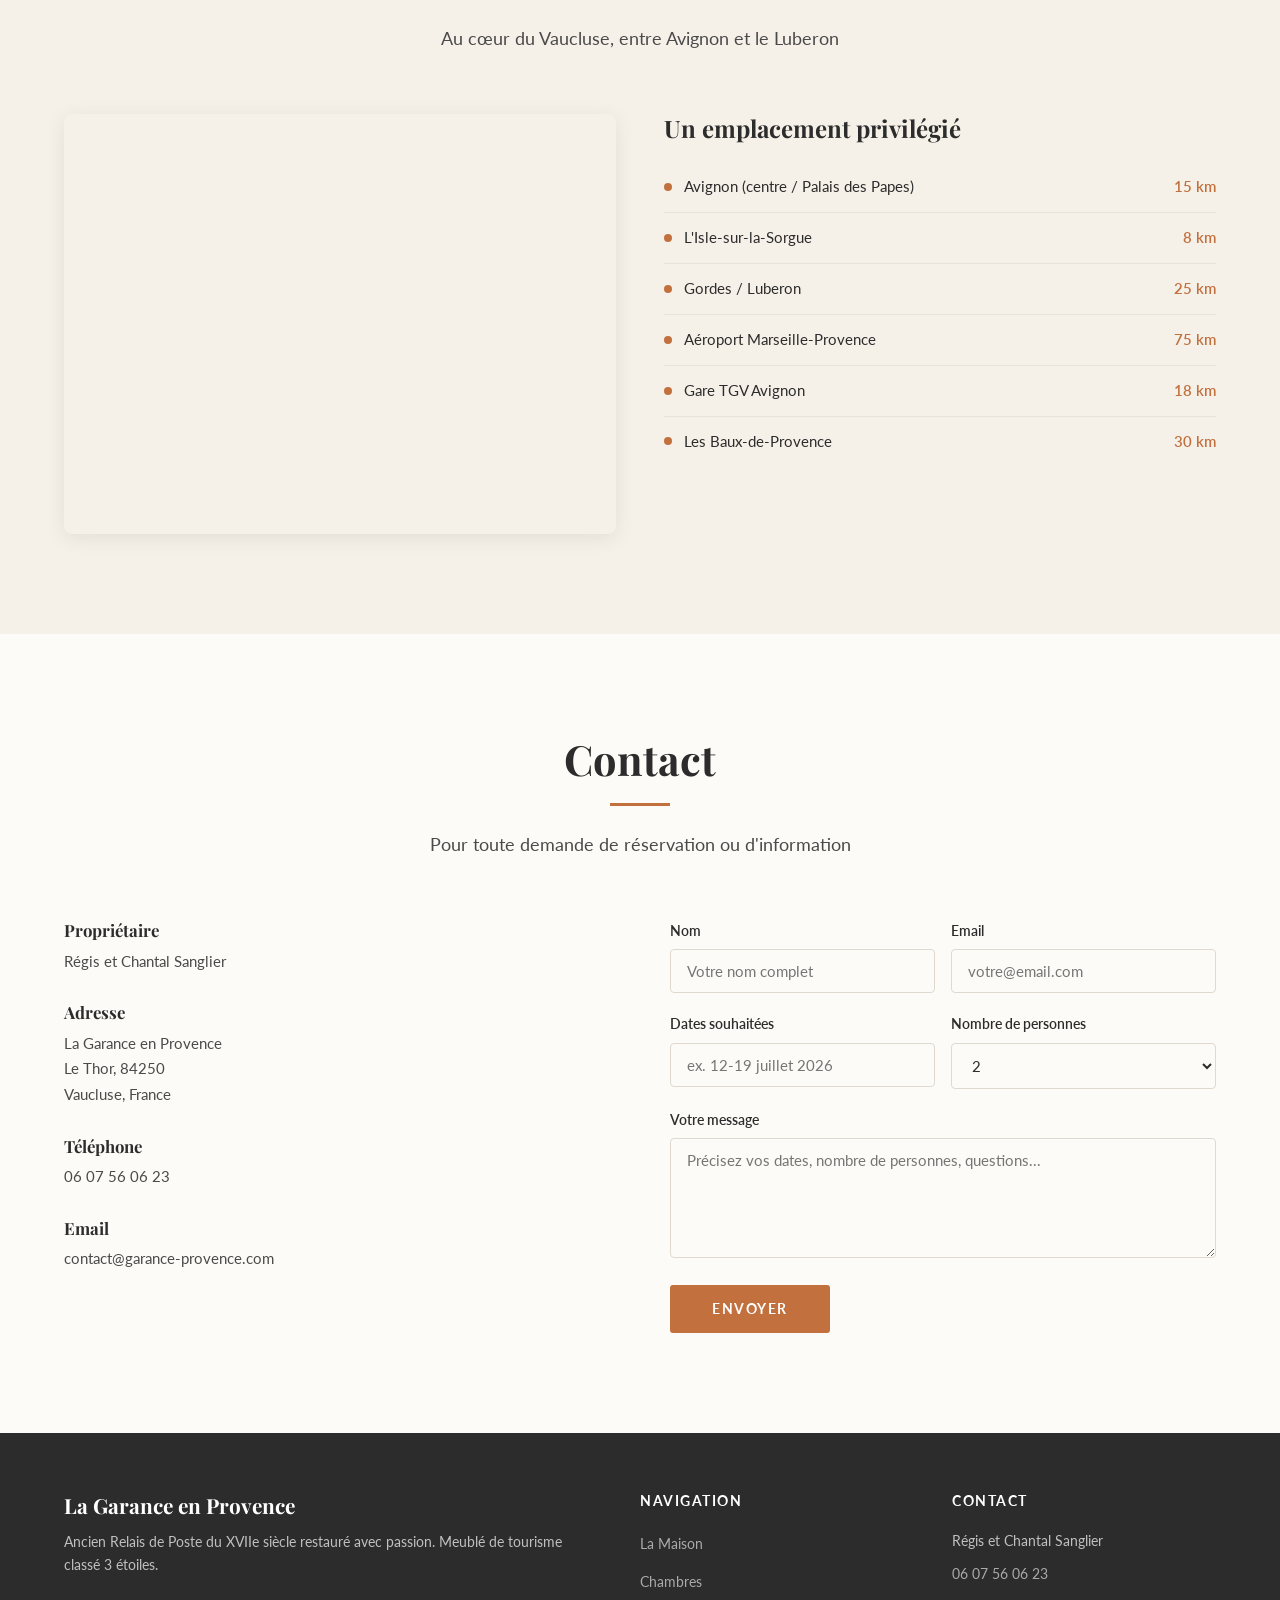
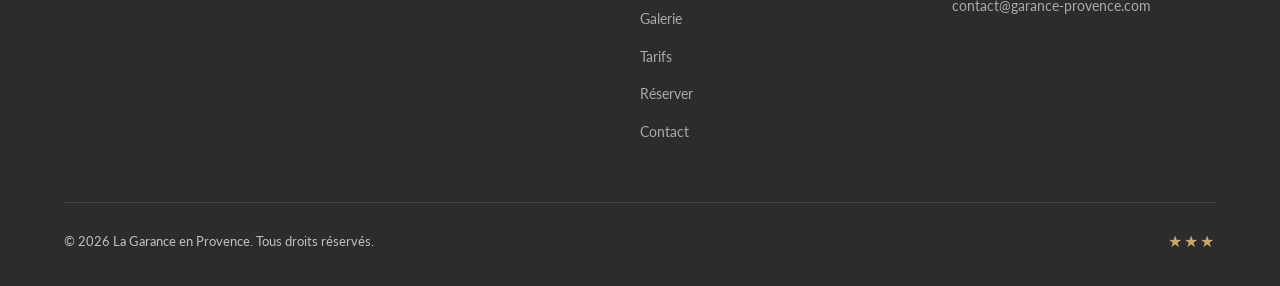
==== commit 7ca7233b: "SEO: add structured data, og:image, twitter cards, canonical, robots.txt, sitemap, lazy loading" ====
--- a/index.html
+++ b/index.html
@@ -6,10 +6,64 @@
   <title>La Garance en Provence — Location de vacances, Le Thor, Vaucluse</title>
   <meta name="description" content="La Garance en Provence : ancien Relais de Poste du XVIIe siècle restauré. 6 chambres, piscine à débordement, entre Avignon et le Luberon. Location exclusive.">
   <meta name="keywords" content="location vacances provence, le thor, vaucluse, luberon, avignon, piscine, maison de charme, gîte luxe">
-  <meta property="og:title" content="La Garance en Provence">
+  <link rel="canonical" href="https://dev.garance-provence.com/">
+  <meta property="og:title" content="La Garance en Provence — Location de vacances en Provence">
   <meta property="og:description" content="Ancien Relais de Poste du XVIIe siècle, 6 chambres, piscine à débordement, entre Avignon et le Luberon.">
   <meta property="og:type" content="website">
-  <meta property="og:url" content="https://www.garance-provence.com">
+  <meta property="og:url" content="https://dev.garance-provence.com">
+  <meta property="og:image" content="https://dev.garance-provence.com/images/garance_01.jpg">
+  <meta property="og:locale" content="fr_FR">
+  <meta name="twitter:card" content="summary_large_image">
+  <meta name="twitter:title" content="La Garance en Provence — Location de vacances">
+  <meta name="twitter:description" content="Ancien Relais de Poste du XVIIe siècle restauré. 6 chambres, piscine à débordement, entre Avignon et le Luberon.">
+  <meta name="twitter:image" content="https://dev.garance-provence.com/images/garance_01.jpg">
+  <meta name="geo.region" content="FR-84">
+  <meta name="geo.placename" content="Le Thor">
+
+  <!-- Preload hero image -->
+  <link rel="preload" as="image" href="images/garance_03.jpg">
+
+  <!-- Structured data -->
+  <script type="application/ld+json">
+  {
+    "@context": "https://schema.org",
+    "@type": "LodgingBusiness",
+    "name": "La Garance en Provence",
+    "description": "Ancien Relais de Poste du XVIIe siècle restauré. 6 chambres avec salle de bain privative, piscine à débordement de 17m, entre Avignon et le Luberon.",
+    "url": "https://dev.garance-provence.com",
+    "image": "https://dev.garance-provence.com/images/garance_01.jpg",
+    "address": {
+      "@type": "PostalAddress",
+      "streetAddress": "4010 Route de Saint Saturnin d'Avignon",
+      "addressLocality": "Le Thor",
+      "postalCode": "84250",
+      "addressRegion": "Vaucluse",
+      "addressCountry": "FR"
+    },
+    "geo": {
+      "@type": "GeoCoordinates",
+      "latitude": 43.905,
+      "longitude": 4.978
+    },
+    "telephone": "+33607560623",
+    "starRating": {
+      "@type": "Rating",
+      "ratingValue": "3"
+    },
+    "numberOfRooms": 6,
+    "amenityFeature": [
+      {"@type": "LocationFeatureSpecification", "name": "Piscine à débordement 17m", "value": true},
+      {"@type": "LocationFeatureSpecification", "name": "Wi-Fi gratuit", "value": true},
+      {"@type": "LocationFeatureSpecification", "name": "Parking privé", "value": true},
+      {"@type": "LocationFeatureSpecification", "name": "Borne recharge électrique", "value": true}
+    ],
+    "checkinTime": "16:00",
+    "checkoutTime": "10:00",
+    "priceRange": "6500€ - 7650€ / semaine",
+    "currenciesAccepted": "EUR",
+    "maximumAttendeeCapacity": 12
+  }
+  </script>
 
   <!-- Fonts -->
   <link rel="preconnect" href="https://fonts.googleapis.com">
@@ -66,7 +120,7 @@
     <div class="container">
       <div class="about-grid">
         <div class="about-image reveal">
-          <img src="images/garance_18.jpg"
+          <img loading="lazy" src="images/garance_18.jpg"
                alt="La Garance en Provence — cour intérieure avec platanes centenaires et lavande">
         </div>
         <div class="about-text reveal">
@@ -75,7 +129,7 @@
           <p data-i18n="about_p1">Nichée entre Avignon et L'Isle-sur-la-Sorgue, aux portes du Luberon, La Garance en Provence est une demeure de caractère qui allie le charme de l'authentique à un confort contemporain. Cette ancienne halte de diligences a été restaurée avec passion, préservant pierres apparentes, poutres anciennes et sols en pierre.</p>
           <p data-i18n="about_p2">La propriété offre une vue imprenable sur le Château de Thouzon et s'étend dans un parc ombragé de platanes centenaires. Louée en exclusivité, elle accueille jusqu'à 12 convives dans 6 chambres raffinées, chacune dotée de sa salle de bain privative.</p>
           <div class="about-owners" style="display:flex;align-items:center;gap:16px;margin:20px 0;">
-            <img src="images/garance_12.jpg" alt="Régis et Chantal" style="width:100px;height:100px;border-radius:50%;object-fit:cover;">
+            <img loading="lazy" src="images/garance_12.jpg" alt="Régis et Chantal" style="width:100px;height:100px;border-radius:50%;object-fit:cover;">
             <p style="font-style:italic;color:var(--charcoal-lt);font-size:0.95rem;" data-i18n="about_owners">Régis et Chantal vous accueillent avec passion dans leur demeure familiale.</p>
           </div>
           <div class="about-features">
@@ -111,7 +165,7 @@
         <!-- Room 1 -->
         <div class="room-card reveal">
           <div class="room-card-img">
-            <img src="images/garance_10.jpg"
+            <img loading="lazy" src="images/garance_10.jpg"
                  alt="Chambre Jardin — lit double, murs à la chaux, mobilier ancien">
           </div>
           <div class="room-card-body">
@@ -124,7 +178,7 @@
         <!-- Room 2 -->
         <div class="room-card reveal">
           <div class="room-card-img">
-            <img src="images/garance_08.jpg"
+            <img loading="lazy" src="images/garance_08.jpg"
                  alt="Chambre Bastide — lit fer forgé, poutres apparentes, bleu provençal">
           </div>
           <div class="room-card-body">
@@ -137,7 +191,7 @@
         <!-- Room 3 -->
         <div class="room-card reveal">
           <div class="room-card-img">
-            <img src="images/garance_11.jpg"
+            <img loading="lazy" src="images/garance_11.jpg"
                  alt="Chambre Provence — lits jumeaux, linge rose poudré">
           </div>
           <div class="room-card-body">
@@ -250,40 +304,40 @@
       <p class="section-subtitle reveal" data-i18n="gallery_sub">Découvrez La Garance en images</p>
       <div class="gallery-grid">
         <div class="gallery-item tall reveal">
-          <img src="images/garance_01.jpg" alt="Façade principale et jardins">
+          <img loading="lazy" src="images/garance_01.jpg" alt="Façade principale et jardins">
         </div>
         <div class="gallery-item wide reveal">
-          <img src="images/garance_13.jpg" alt="Piscine à débordement 17m">
-        </div>
-        <div class="gallery-item reveal">
-          <img src="images/garance_05.jpg" alt="Salon avec cheminée et poutres">
-        </div>
-        <div class="gallery-item reveal">
-          <img src="images/garance_07.jpg" alt="Salon en pierre, cheminée monumentale">
-        </div>
-        <div class="gallery-item reveal">
-          <img src="images/garance_04.jpg" alt="Terrasse couverte et salon extérieur">
+          <img loading="lazy" src="images/garance_13.jpg" alt="Piscine à débordement 17m">
+        </div>
+        <div class="gallery-item reveal">
+          <img loading="lazy" src="images/garance_05.jpg" alt="Salon avec cheminée et poutres">
+        </div>
+        <div class="gallery-item reveal">
+          <img loading="lazy" src="images/garance_07.jpg" alt="Salon en pierre, cheminée monumentale">
+        </div>
+        <div class="gallery-item reveal">
+          <img loading="lazy" src="images/garance_04.jpg" alt="Terrasse couverte et salon extérieur">
         </div>
         <div class="gallery-item wide reveal">
-          <img src="images/garance_14.jpg" alt="Déjeuner sous les platanes">
-        </div>
-        <div class="gallery-item reveal">
-          <img src="images/garance_09.jpg" alt="Salle de bain en pierre, double vasque">
-        </div>
-        <div class="gallery-item reveal">
-          <img src="images/garance_16.jpg" alt="Vue piscine et mas">
-        </div>
-        <div class="gallery-item reveal">
-          <img src="images/garance_02.jpg" alt="Façade et transats au bord de la piscine">
+          <img loading="lazy" src="images/garance_14.jpg" alt="Déjeuner sous les platanes">
+        </div>
+        <div class="gallery-item reveal">
+          <img loading="lazy" src="images/garance_09.jpg" alt="Salle de bain en pierre, double vasque">
+        </div>
+        <div class="gallery-item reveal">
+          <img loading="lazy" src="images/garance_16.jpg" alt="Vue piscine et mas">
+        </div>
+        <div class="gallery-item reveal">
+          <img loading="lazy" src="images/garance_02.jpg" alt="Façade et transats au bord de la piscine">
         </div>
         <div class="gallery-item wide reveal">
-          <img src="images/garance_19.jpg" alt="Bains de soleil dans le parc">
-        </div>
-        <div class="gallery-item reveal">
-          <img src="images/garance_06.jpg" alt="Pergola et jardin au bord de la piscine">
-        </div>
-        <div class="gallery-item reveal">
-          <img src="images/garance_15.jpg" alt="Lecture sous les platanes">
+          <img loading="lazy" src="images/garance_19.jpg" alt="Bains de soleil dans le parc">
+        </div>
+        <div class="gallery-item reveal">
+          <img loading="lazy" src="images/garance_06.jpg" alt="Pergola et jardin au bord de la piscine">
+        </div>
+        <div class="gallery-item reveal">
+          <img loading="lazy" src="images/garance_15.jpg" alt="Lecture sous les platanes">
         </div>
       </div>
     </div>
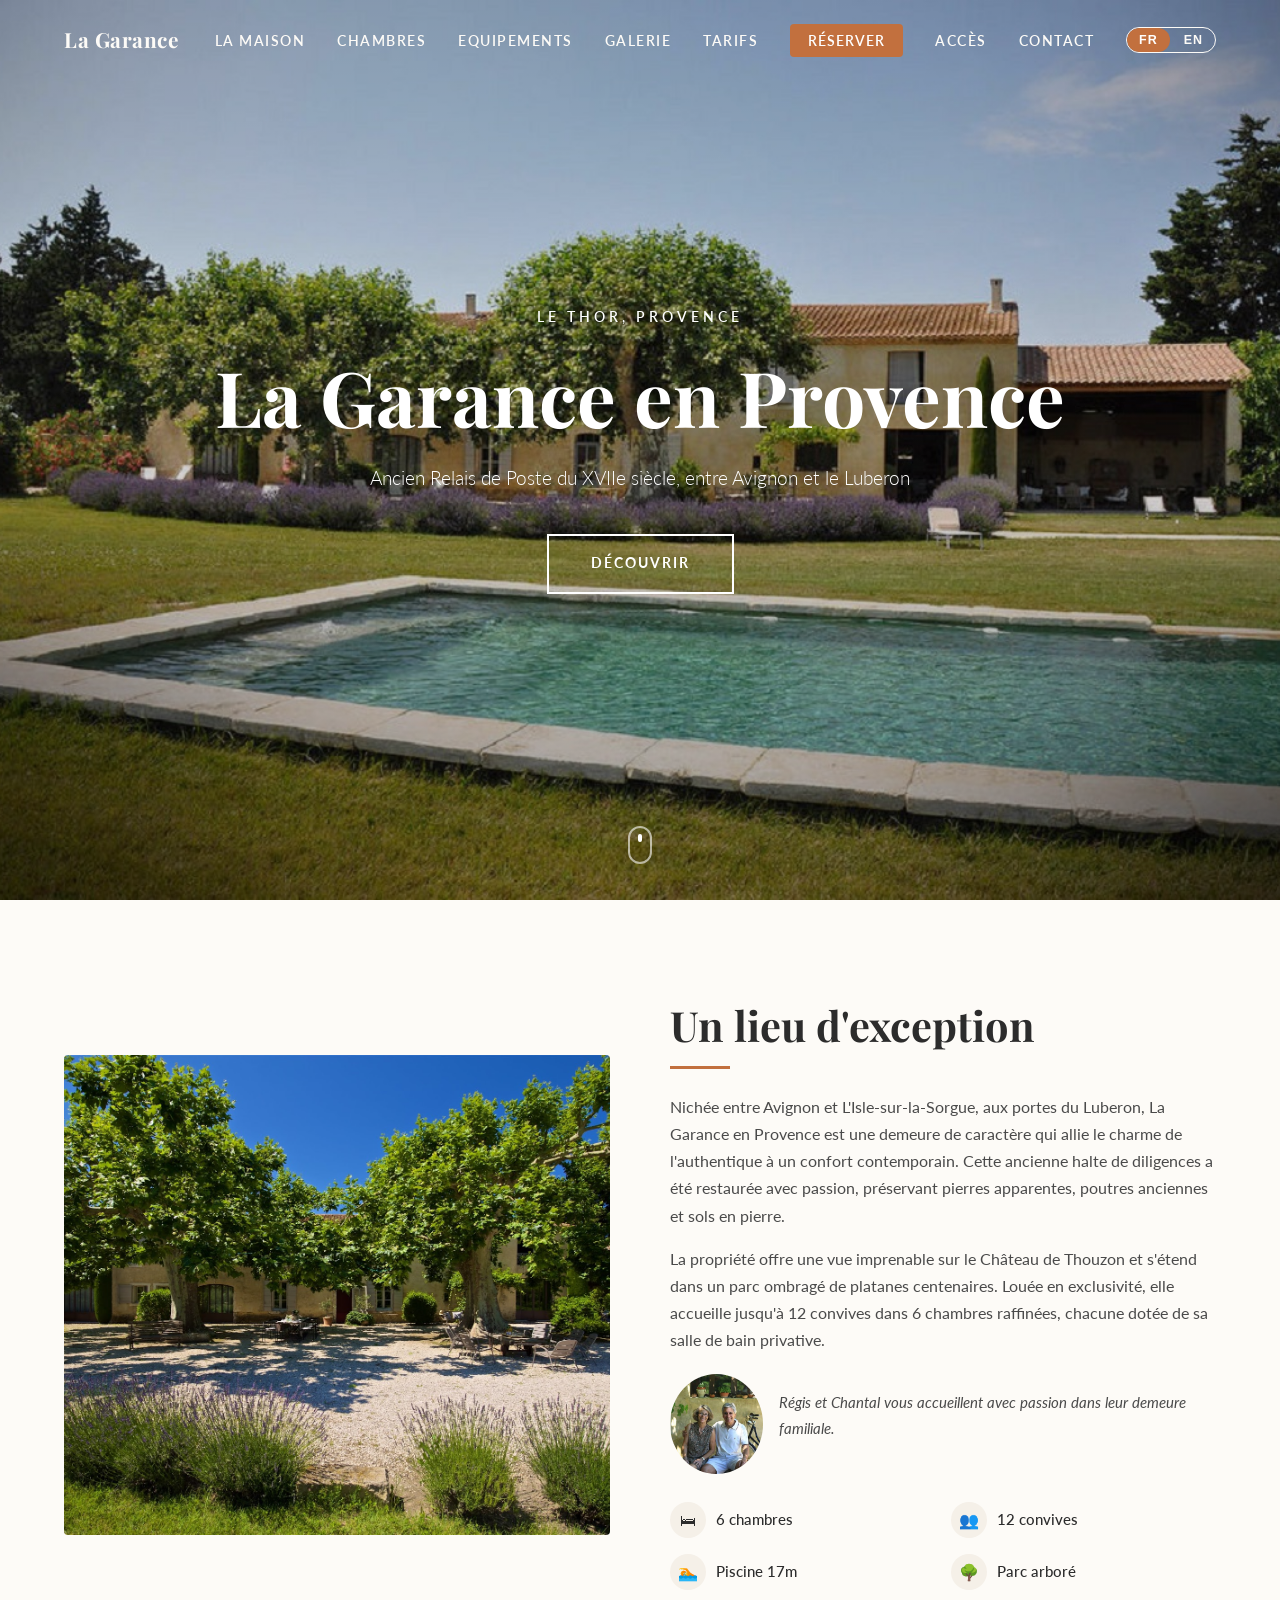
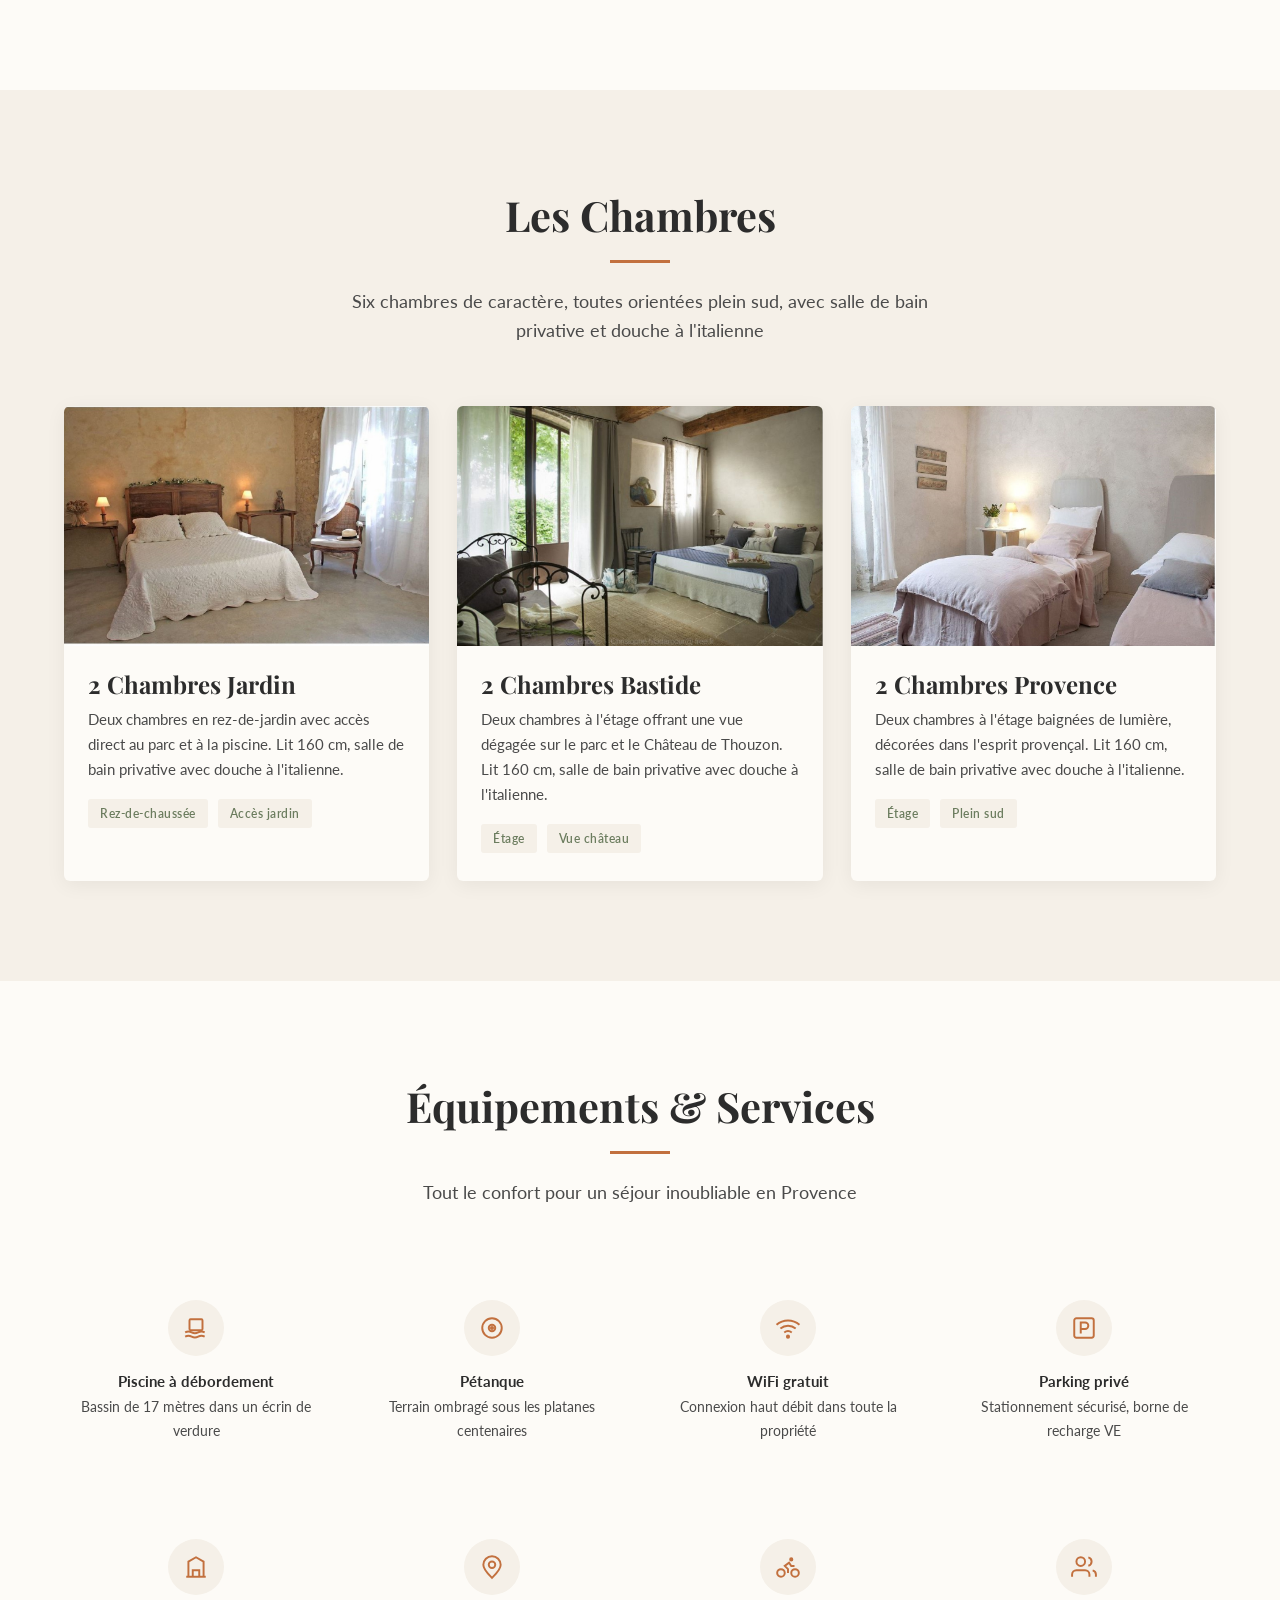
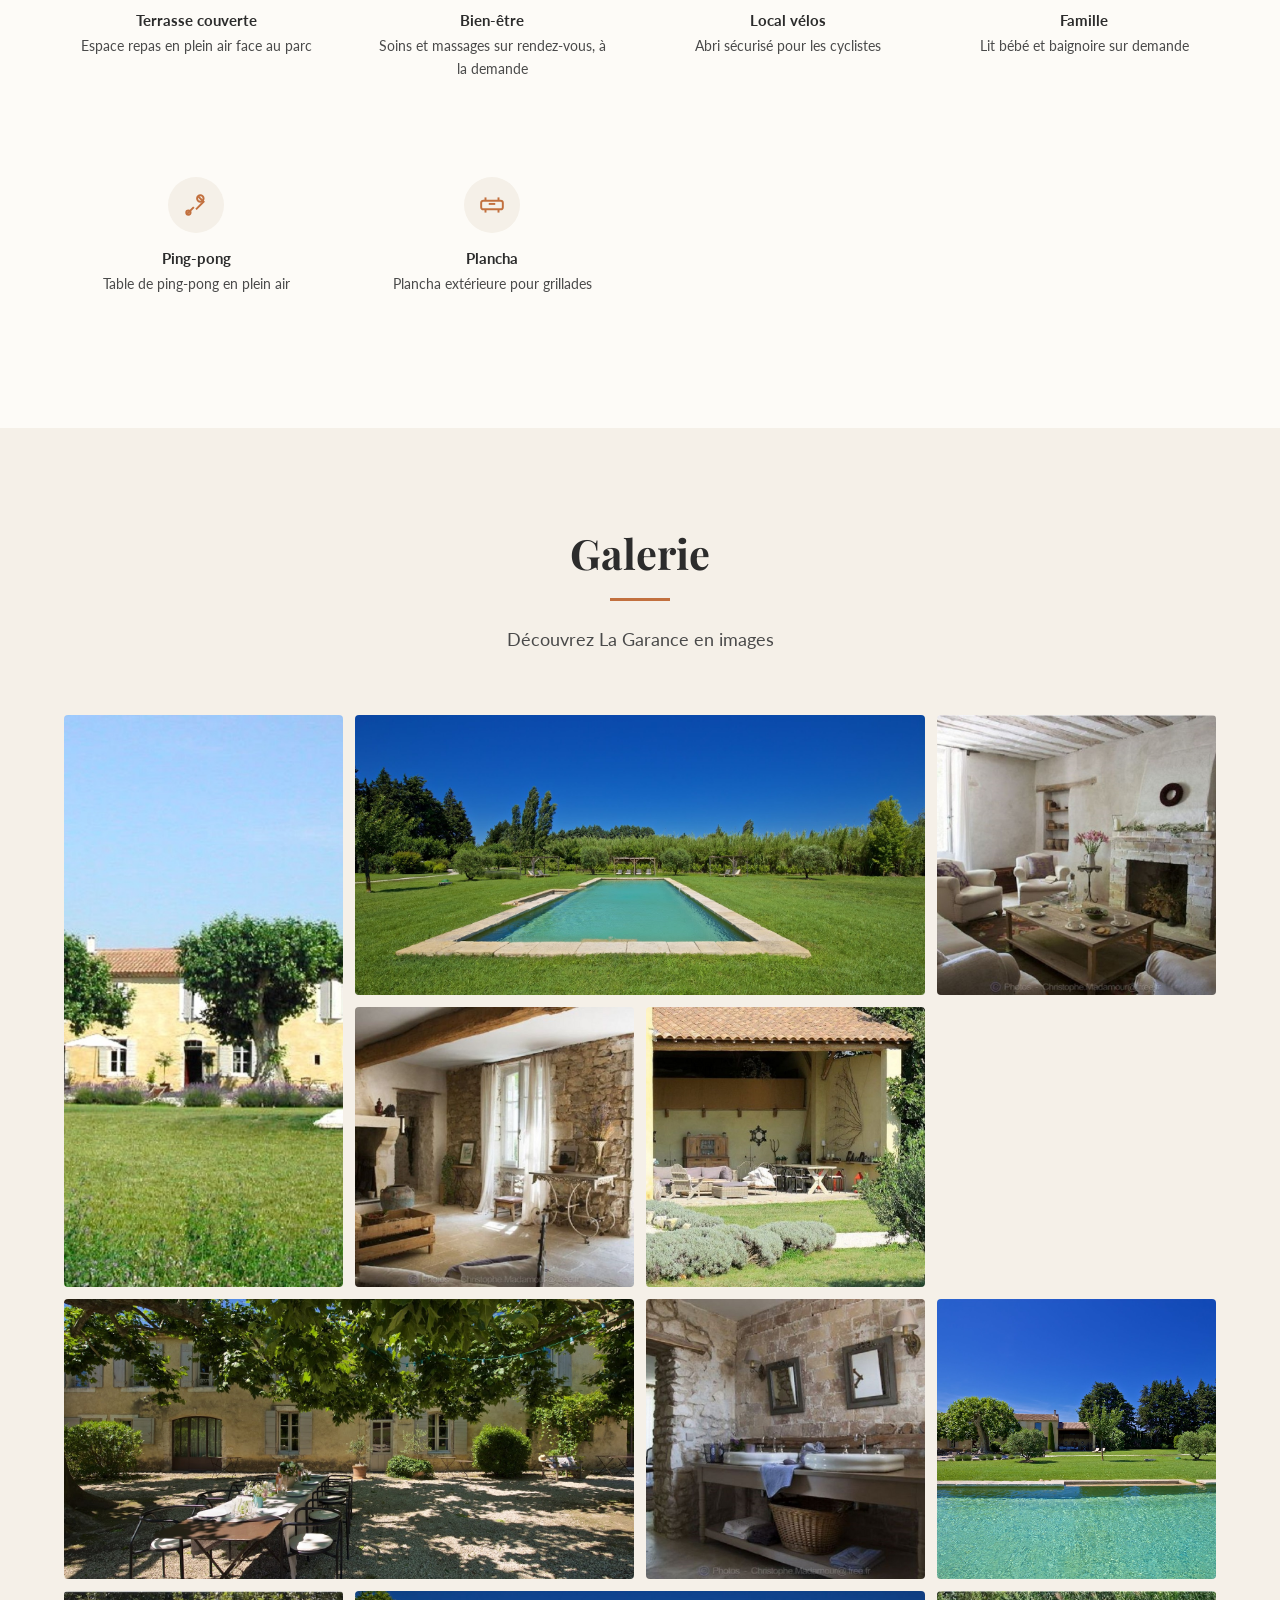
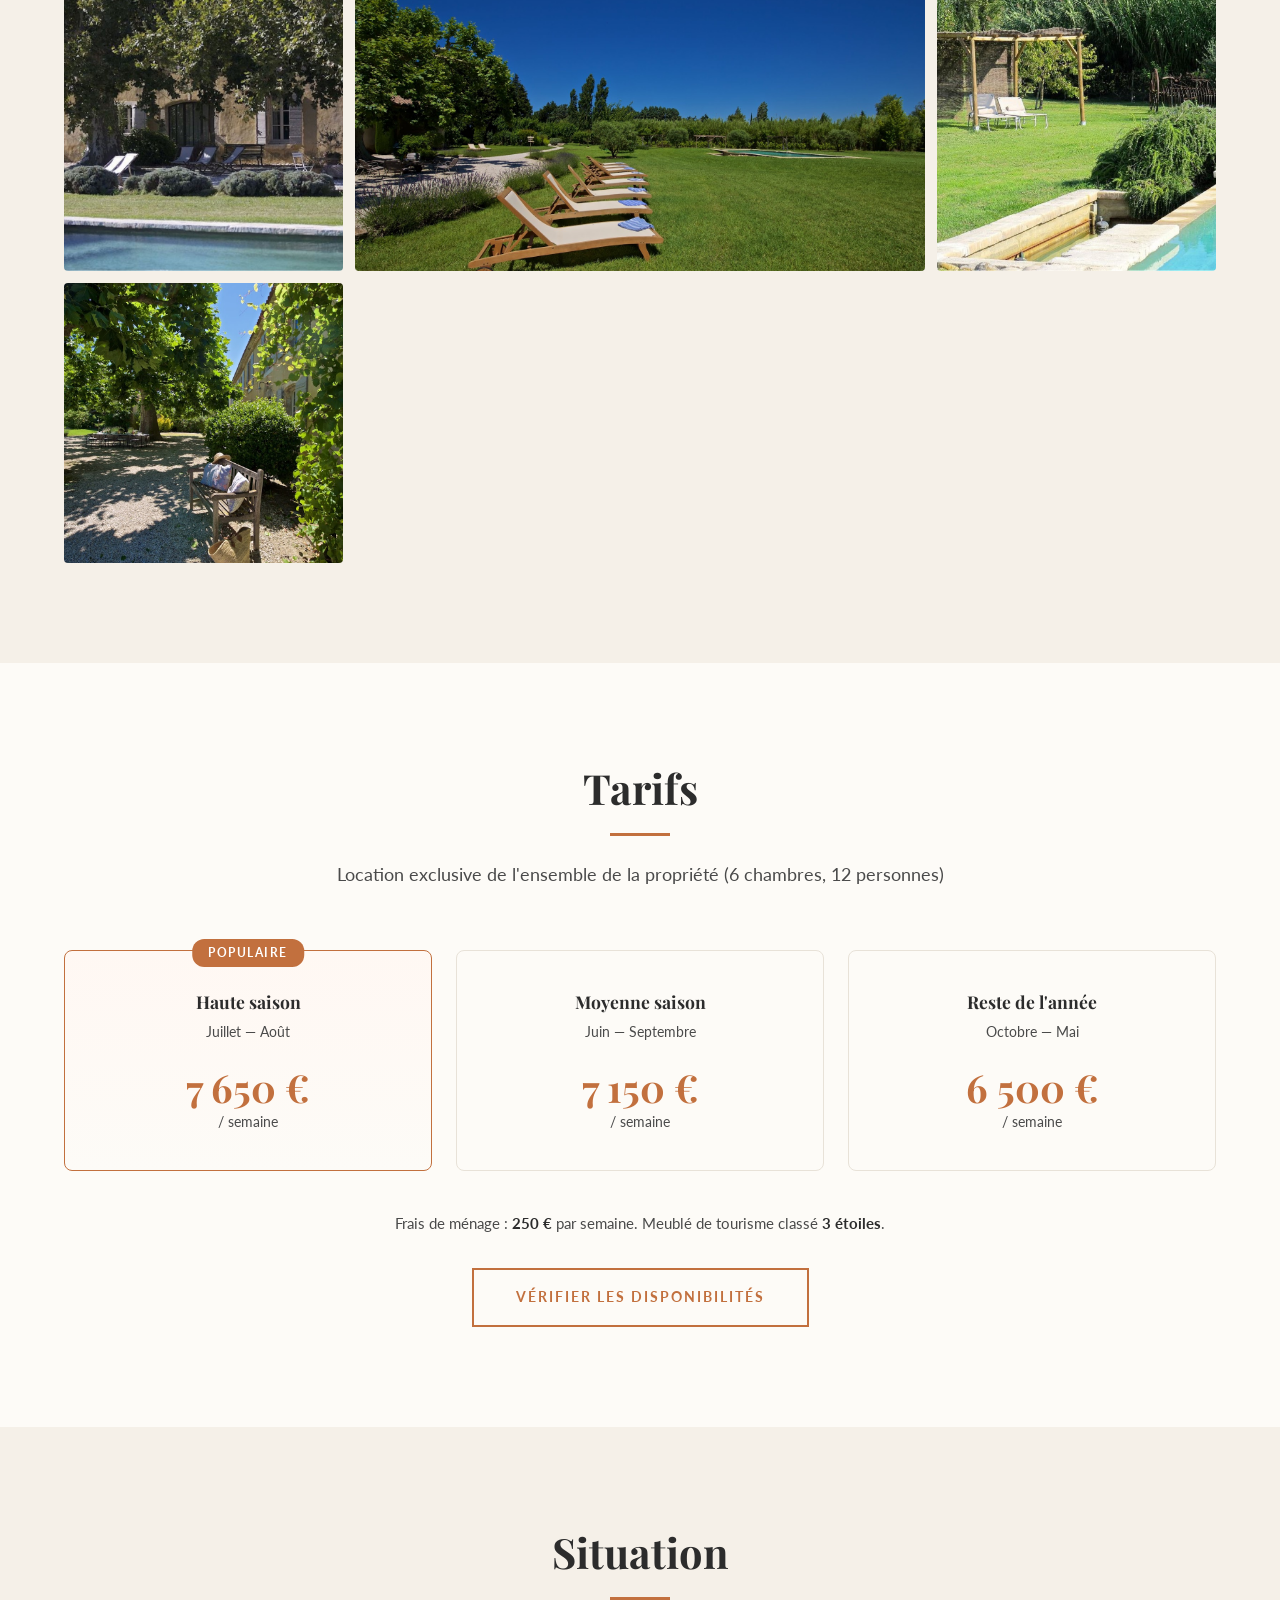
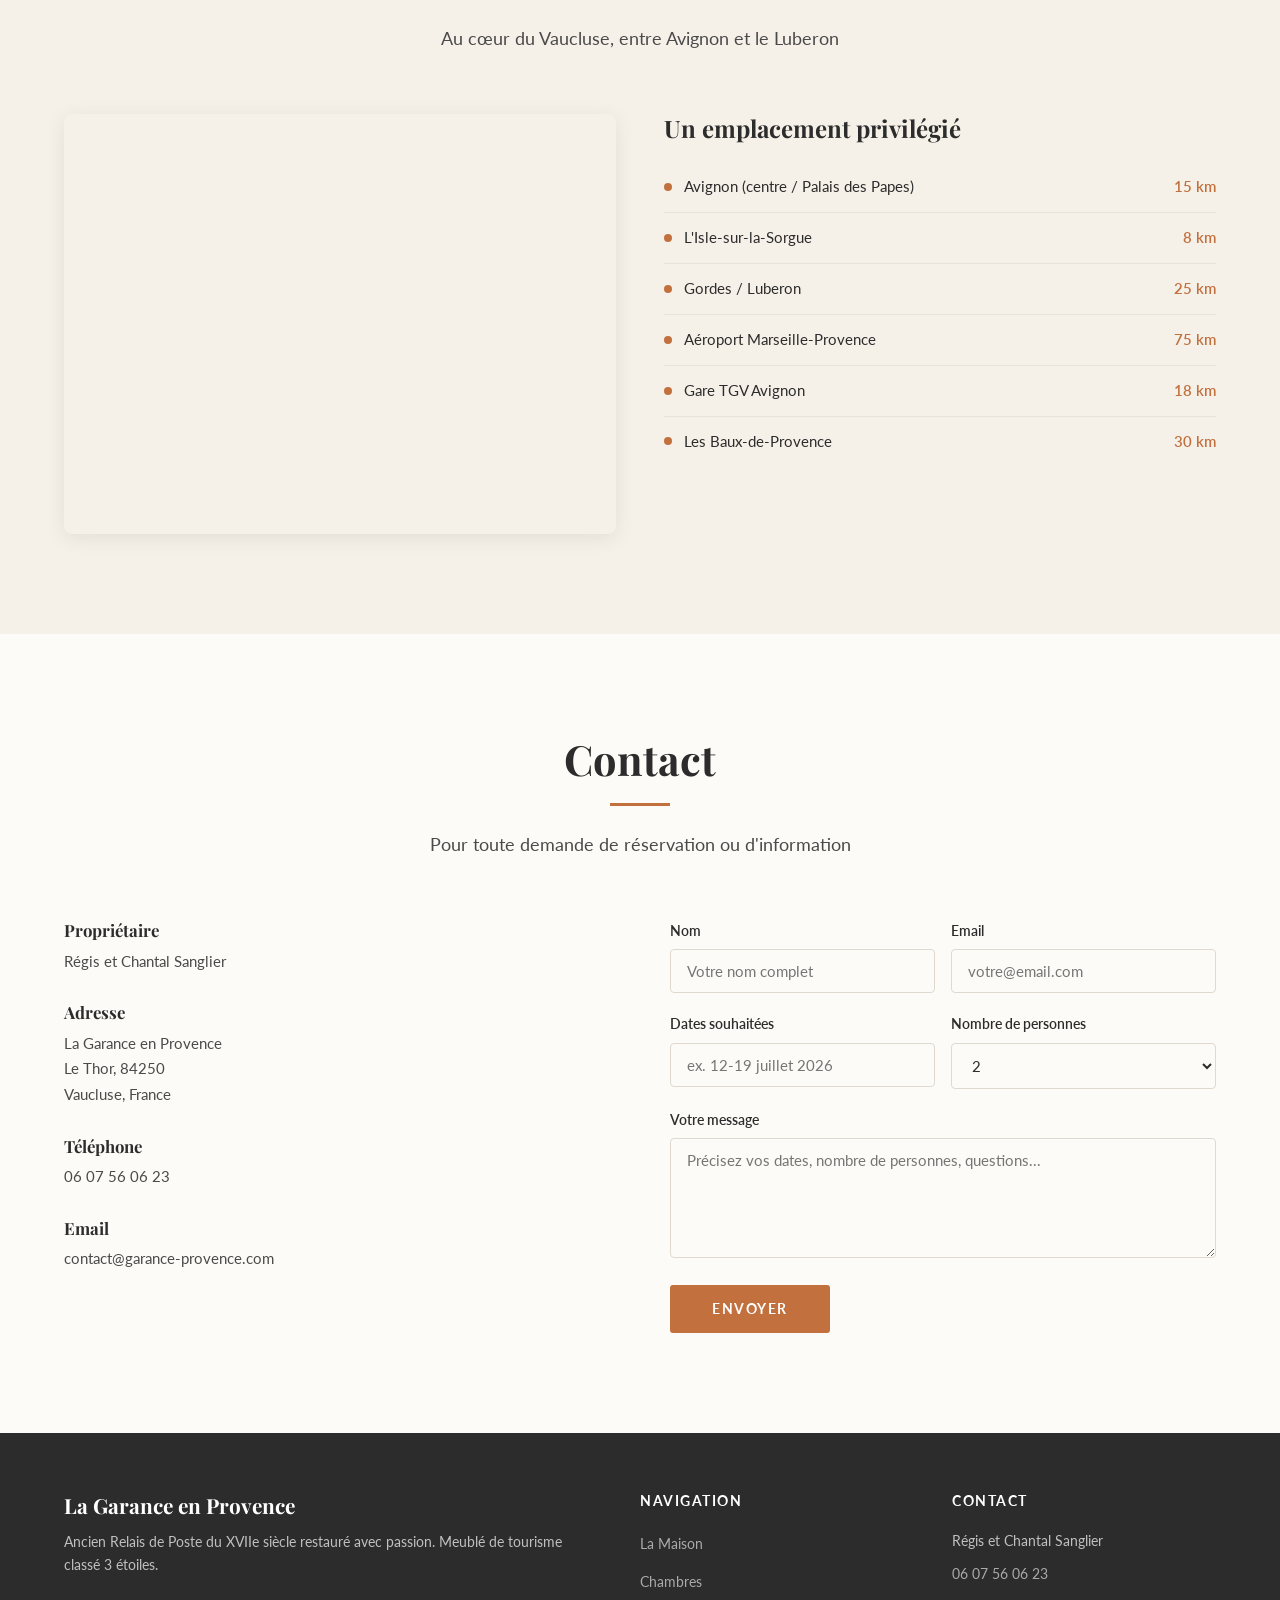
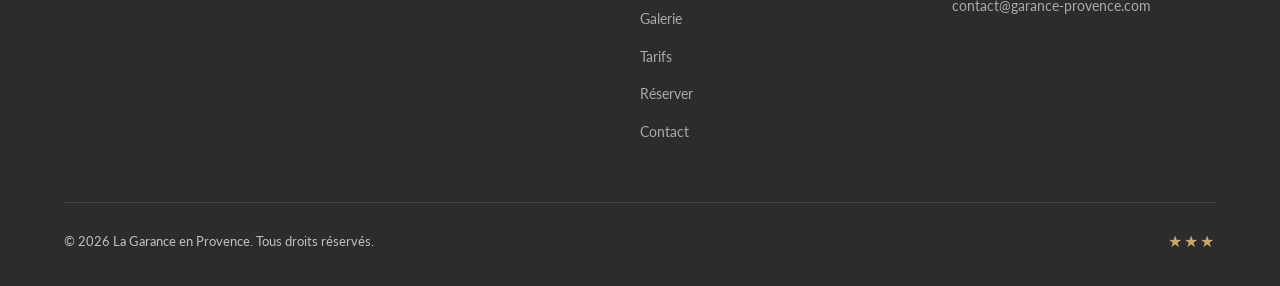
==== commit 445906d8: "Switch from dev to www.garance-provence.com for production" ====
--- a/index.html
+++ b/index.html
@@ -6,17 +6,17 @@
   <title>La Garance en Provence — Location de vacances, Le Thor, Vaucluse</title>
   <meta name="description" content="La Garance en Provence : ancien Relais de Poste du XVIIe siècle restauré. 6 chambres, piscine à débordement, entre Avignon et le Luberon. Location exclusive.">
   <meta name="keywords" content="location vacances provence, le thor, vaucluse, luberon, avignon, piscine, maison de charme, gîte luxe">
-  <link rel="canonical" href="https://dev.garance-provence.com/">
+  <link rel="canonical" href="https://www.garance-provence.com/">
   <meta property="og:title" content="La Garance en Provence — Location de vacances en Provence">
   <meta property="og:description" content="Ancien Relais de Poste du XVIIe siècle, 6 chambres, piscine à débordement, entre Avignon et le Luberon.">
   <meta property="og:type" content="website">
-  <meta property="og:url" content="https://dev.garance-provence.com">
-  <meta property="og:image" content="https://dev.garance-provence.com/images/garance_01.jpg">
+  <meta property="og:url" content="https://www.garance-provence.com">
+  <meta property="og:image" content="https://www.garance-provence.com/images/garance_01.jpg">
   <meta property="og:locale" content="fr_FR">
   <meta name="twitter:card" content="summary_large_image">
   <meta name="twitter:title" content="La Garance en Provence — Location de vacances">
   <meta name="twitter:description" content="Ancien Relais de Poste du XVIIe siècle restauré. 6 chambres, piscine à débordement, entre Avignon et le Luberon.">
-  <meta name="twitter:image" content="https://dev.garance-provence.com/images/garance_01.jpg">
+  <meta name="twitter:image" content="https://www.garance-provence.com/images/garance_01.jpg">
   <meta name="geo.region" content="FR-84">
   <meta name="geo.placename" content="Le Thor">
 
@@ -30,8 +30,8 @@
     "@type": "LodgingBusiness",
     "name": "La Garance en Provence",
     "description": "Ancien Relais de Poste du XVIIe siècle restauré. 6 chambres avec salle de bain privative, piscine à débordement de 17m, entre Avignon et le Luberon.",
-    "url": "https://dev.garance-provence.com",
-    "image": "https://dev.garance-provence.com/images/garance_01.jpg",
+    "url": "https://www.garance-provence.com",
+    "image": "https://www.garance-provence.com/images/garance_01.jpg",
     "address": {
       "@type": "PostalAddress",
       "streetAddress": "4010 Route de Saint Saturnin d'Avignon",
